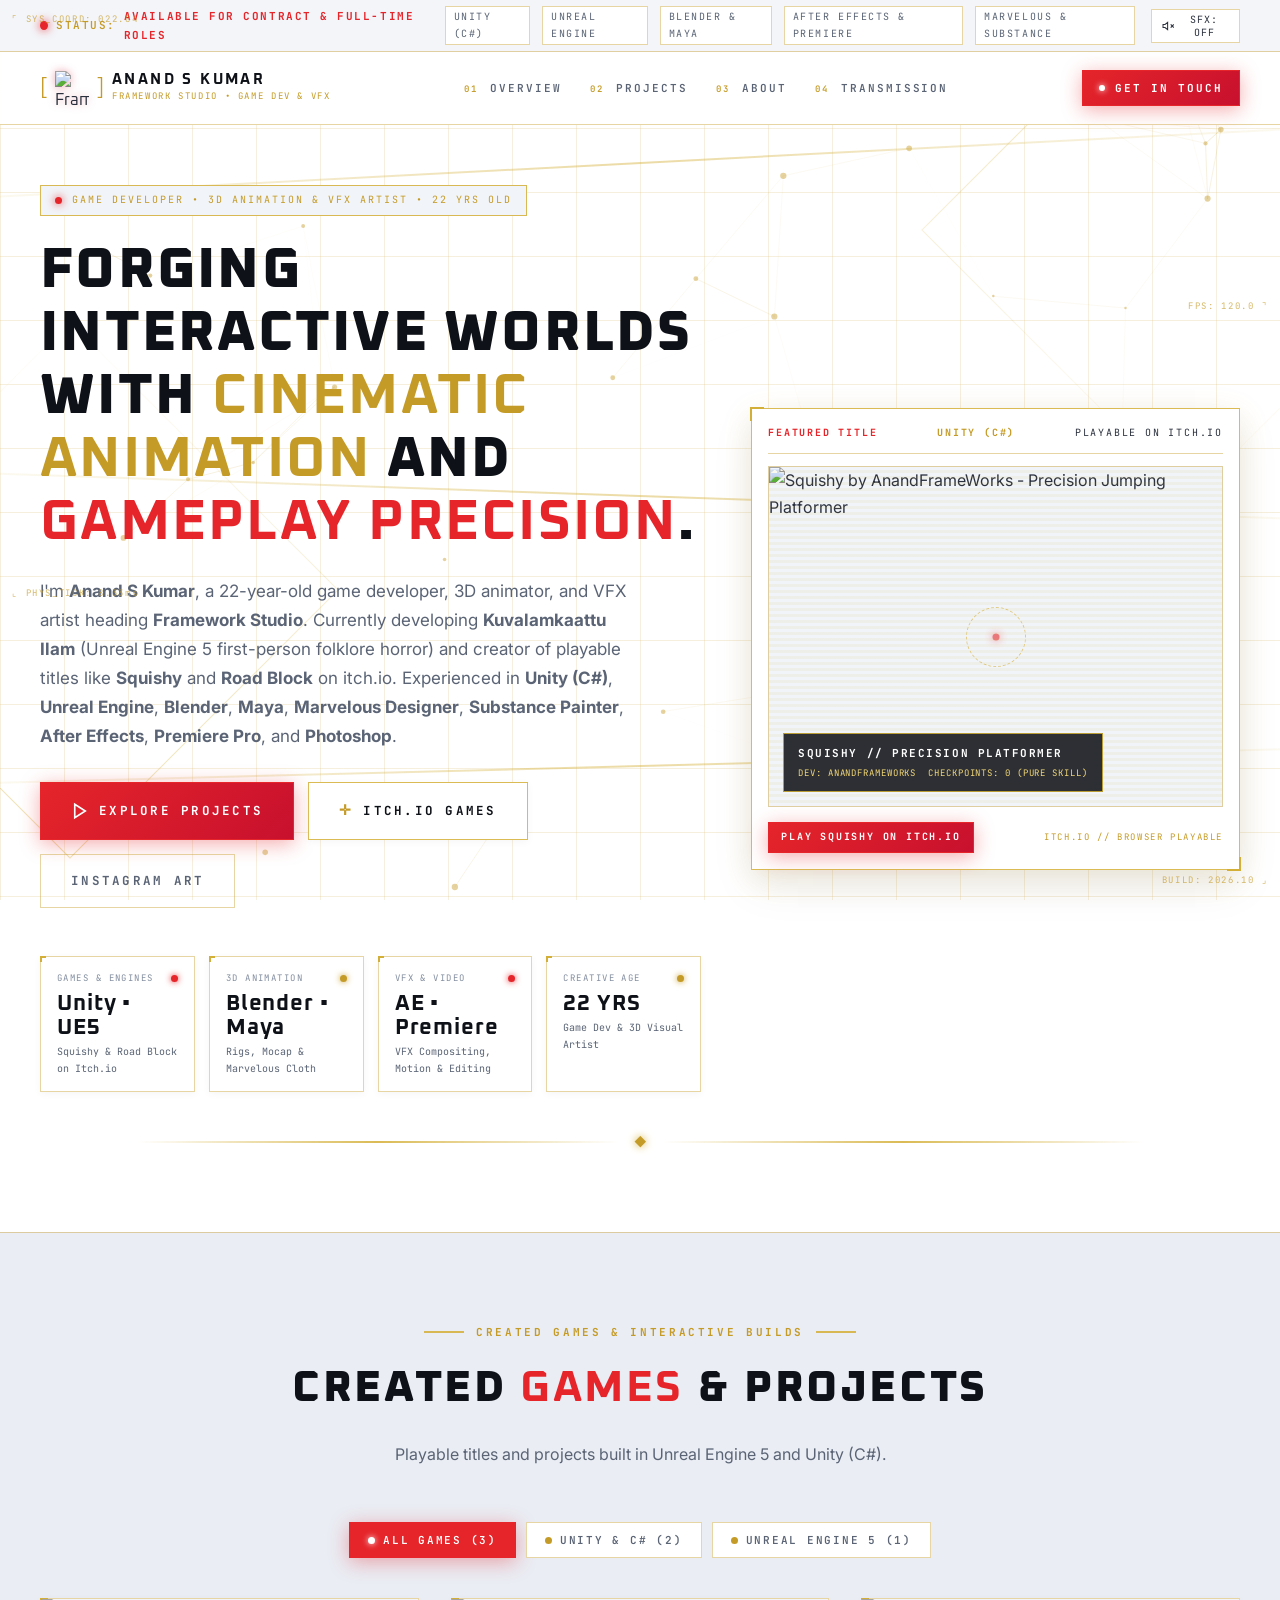
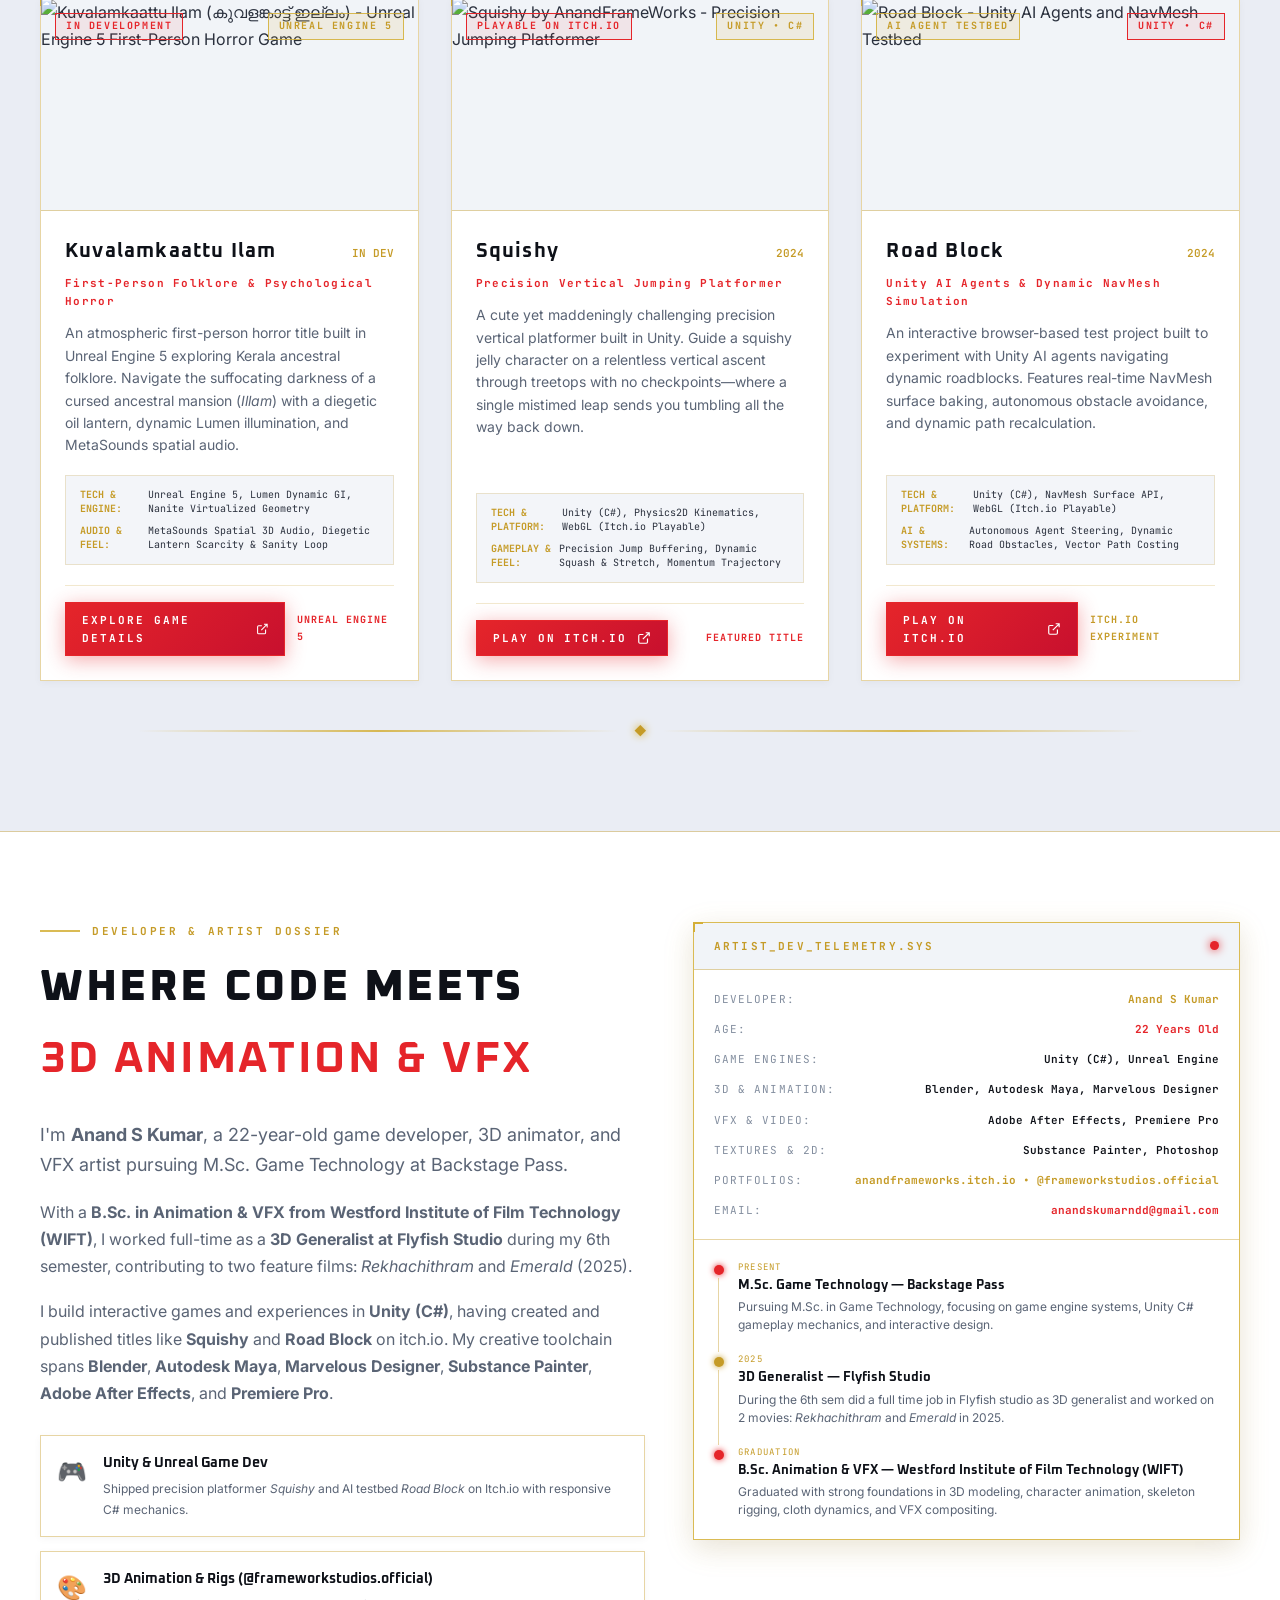
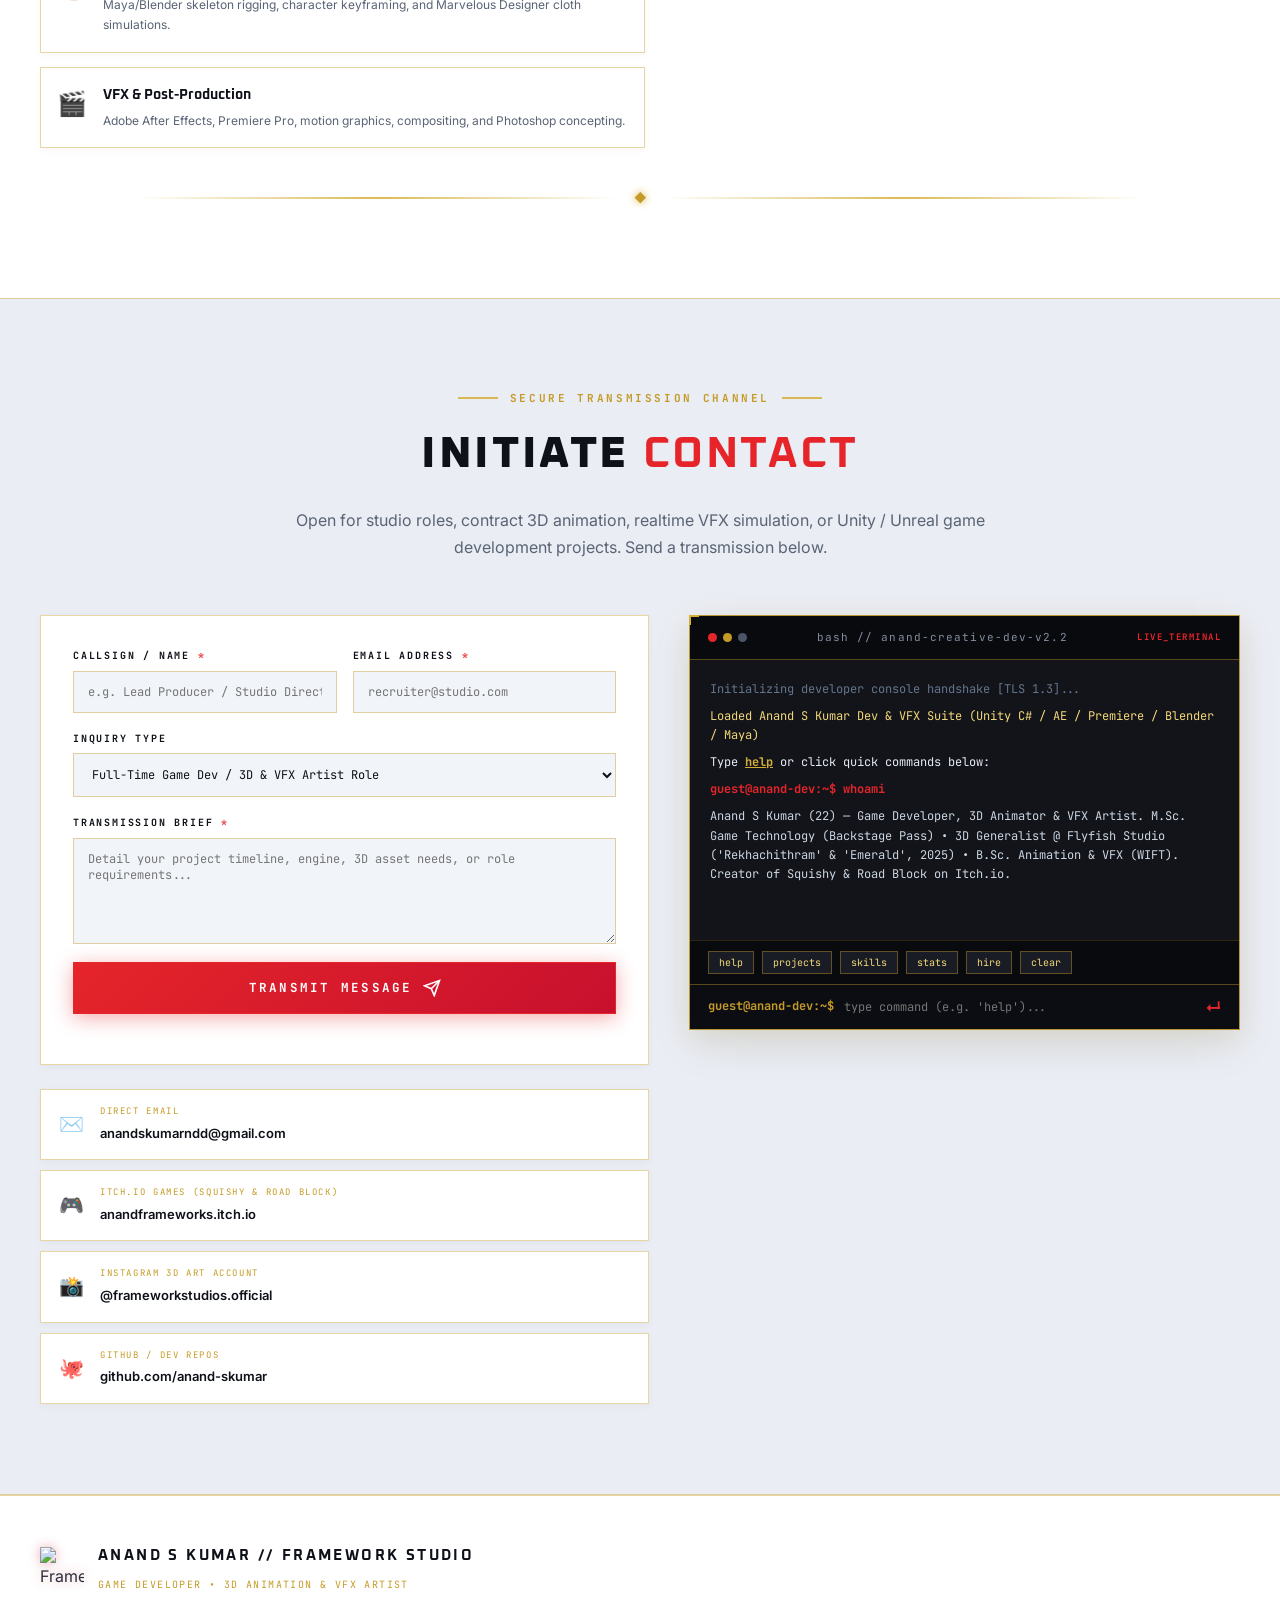
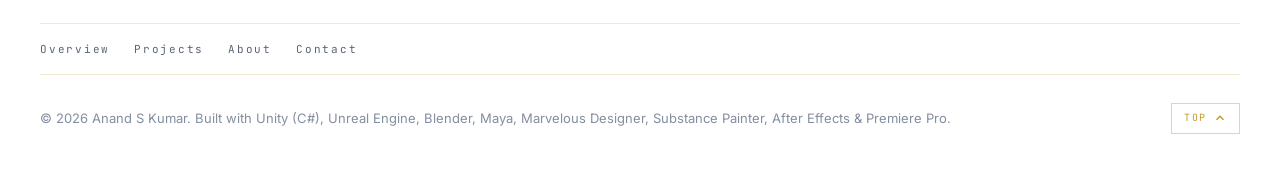
==== index.html @ 5f64956c "Add files via upload" ====
<!DOCTYPE html>
<html lang="en">
<head>
  <meta charset="UTF-8">
  <meta name="viewport" content="width=device-width, initial-scale=1.0">
  <title>Anand S Kumar — Game Developer, 3D Animation &amp; VFX Artist</title>
  <meta name="description" content="Portfolio of Anand S Kumar: 22-year-old Game Developer, 3D Animator &amp; VFX Artist. Creator of Squishy &amp; Road Block on itch.io, 3D artist at @frameworkstudios.official. Proficient in Unity (C#), Unreal Engine, Blender, Maya, Marvelous Designer, Substance Painter, After Effects, Premiere Pro, and Photoshop.">
  
  <!-- Fonts -->
  <link rel="preconnect" href="https://fonts.googleapis.com">
  <link rel="preconnect" href="https://fonts.gstatic.com" crossorigin>
  <link href="https://fonts.googleapis.com/css2?family=Cinzel:wght@600;700;800&family=Inter:wght@300;400;500;600;700&family=JetBrains+Mono:wght@400;500;600;700&family=Oxanium:wght@400;500;600;700;800&display=swap" rel="stylesheet">
  
  <link rel="stylesheet" href="styles.css">
</head>
<body class="light-theme">
  <!-- Subtle Audio State Indicator -->
  <div id="audioStatus" class="sr-only" aria-live="polite">Audio disabled</div>

  <!-- Background Golden Line Vectors & Interactive Canvas -->
  <div class="bg-wrapper" aria-hidden="true">
    <canvas id="goldenMeshCanvas" class="golden-mesh-canvas"></canvas>
    <div class="bg-grid-lines"></div>
    <div class="bg-gold-accents">
      <div class="gold-beam gold-beam--1"></div>
      <div class="gold-beam gold-beam--2"></div>
      <div class="gold-beam gold-beam--3"></div>
      <div class="gold-circuit-vector gold-circuit-vector--top"></div>
      <div class="gold-circuit-vector gold-circuit-vector--bottom"></div>
    </div>
  </div>

  <!-- Scanline & Viewport CAD Overlays -->
  <div class="cad-overlay" aria-hidden="true">
    <div class="cad-corner cad-corner--tl">⌜ <span>SYS_COORD: 022.04</span></div>
    <div class="cad-corner cad-corner--tr"><span>FPS: 120.0</span> ⌝</div>
    <div class="cad-corner cad-corner--bl">⌞ <span>PHYS_TICK: 8.33ms</span></div>
    <div class="cad-corner cad-corner--br"><span>BUILD: 2026.10</span> ⌟</div>
  </div>

  <!-- Top Announcement / Status Bar -->
  <aside class="status-bar" aria-label="Developer Availability">
    <div class="container status-bar__inner">
      <div class="status-bar__item">
        <span class="status-beacon"></span>
        <span class="status-bar__label">STATUS:</span>
        <strong class="status-bar__value status-bar__value--red">AVAILABLE FOR CONTRACT &amp; FULL-TIME ROLES</strong>
      </div>
      <div class="status-bar__meta hide-mobile">
        <span class="status-chip">UNITY (C#)</span>
        <span class="status-chip">UNREAL ENGINE</span>
        <span class="status-chip">BLENDER &amp; MAYA</span>
        <span class="status-chip">AFTER EFFECTS &amp; PREMIERE</span>
        <span class="status-chip">MARVELOUS &amp; SUBSTANCE</span>
      </div>
      <div class="status-bar__actions">
        <button id="sfxToggleBtn" class="sfx-toggle" type="button" aria-pressed="false" title="Toggle UI Sound Effects">
          <svg class="sfx-icon sfx-icon--off" width="14" height="14" viewBox="0 0 24 24" fill="none" stroke="currentColor" stroke-width="2">
            <polygon points="11 5 6 9 2 9 2 15 6 15 11 19 11 5"></polygon>
            <line x1="23" y1="9" x2="17" y2="15"></line>
            <line x1="17" y1="9" x2="23" y2="15"></line>
          </svg>
          <svg class="sfx-icon sfx-icon--on" width="14" height="14" viewBox="0 0 24 24" fill="none" stroke="currentColor" stroke-width="2" style="display:none;">
            <polygon points="11 5 6 9 2 9 2 15 6 15 11 19 11 5"></polygon>
            <path d="M19.07 4.93a10 10 0 0 1 0 14.14M15.54 8.46a5 5 0 0 1 0 7.07"></path>
          </svg>
          <span class="sfx-text">SFX: OFF</span>
        </button>
      </div>
    </div>
  </aside>

  <!-- Main Navigation Header -->
  <header class="header" id="header">
    <div class="container header__inner">
      <a class="logo" href="#hero">
        <span class="logo__bracket">[</span>
        <img src="assets/framework-studios-logo.png" alt="Framework Studio" class="logo__fw-img">
        <span class="logo__bracket">]</span>
        <div class="logo__titles">
          <span class="logo__name">ANAND S KUMAR</span>
          <span class="logo__tag">FRAMEWORK STUDIO • GAME DEV &amp; VFX</span>
        </div>
      </a>

      <nav class="nav" id="mainNav">
        <a class="nav__link" href="#hero"><span>01</span> OVERVIEW</a>
        <a class="nav__link" href="#games"><span>02</span> PROJECTS</a>
        <a class="nav__link" href="#about"><span>03</span> ABOUT</a>
        <a class="nav__link" href="#contact"><span>04</span> TRANSMISSION</a>
      </nav>

      <div class="header__cta">
        <a class="btn btn--red btn--sm" href="#contact">
          <span class="btn__icon-dot"></span>
          <span>GET IN TOUCH</span>
        </a>
        <button class="nav__toggle" id="navToggle" aria-label="Toggle navigation menu" aria-expanded="false">
          <span class="nav__toggle-bar"></span>
          <span class="nav__toggle-bar"></span>
          <span class="nav__toggle-bar"></span>
        </button>
      </div>
    </div>
  </header>

  <main>
    <!-- HERO SECTION -->
    <section id="hero" class="hero">
      <div class="container hero__inner">
        <div class="hero__content">
          <div class="hero__badge">
            <span class="hero__badge-pulse"></span>
            <span class="hero__badge-text">GAME DEVELOPER • 3D ANIMATION &amp; VFX ARTIST • 22 YRS OLD</span>
          </div>

          <h1 class="hero__title">
            Forging interactive worlds with <span class="highlight-gold">cinematic animation</span> and <span class="highlight-red">gameplay precision</span>.
          </h1>

          <p class="hero__lead">
            I'm <strong>Anand S Kumar</strong>, a 22-year-old game developer, 3D animator, and VFX artist heading <strong>Framework Studio</strong>. Currently developing <strong>Kuvalamkaattu Ilam</strong> (Unreal Engine 5 first-person folklore horror) and creator of playable titles like <strong>Squishy</strong> and <strong>Road Block</strong> on itch.io. Experienced in <strong>Unity (C#)</strong>, <strong>Unreal Engine</strong>, <strong>Blender</strong>, <strong>Maya</strong>, <strong>Marvelous Designer</strong>, <strong>Substance Painter</strong>, <strong>After Effects</strong>, <strong>Premiere Pro</strong>, and <strong>Photoshop</strong>.
          </p>

          <div class="hero__actions">
            <a class="btn btn--red btn--lg" href="#games">
              <span class="btn__glimmer"></span>
              <svg width="18" height="18" viewBox="0 0 24 24" fill="none" stroke="currentColor" stroke-width="2.2">
                <polygon points="5 3 19 12 5 21 5 3"></polygon>
              </svg>
              <span>EXPLORE PROJECTS</span>
            </a>
            <a class="btn btn--gold-outline btn--lg" href="https://anandframeworks.itch.io" target="_blank" rel="noopener noreferrer">
              <span class="btn__reticle">✛</span>
              <span>ITCH.IO GAMES</span>
            </a>
            <a class="btn btn--ghost btn--lg" href="https://www.instagram.com/frameworkstudios.official" target="_blank" rel="noopener noreferrer">
              <span>INSTAGRAM ART</span>
            </a>
          </div>

          <!-- Hero Metrics Cards -->
          <div class="hero__metrics">
            <div class="metric-card">
              <div class="metric-card__header">
                <span class="metric-card__tag">GAMES &amp; ENGINES</span>
                <span class="metric-card__dot metric-card__dot--red"></span>
              </div>
              <div class="metric-card__val">Unity • UE5</div>
              <div class="metric-card__desc">Squishy &amp; Road Block on Itch.io</div>
            </div>

            <div class="metric-card">
              <div class="metric-card__header">
                <span class="metric-card__tag">3D ANIMATION</span>
                <span class="metric-card__dot metric-card__dot--gold"></span>
              </div>
              <div class="metric-card__val">Blender • Maya</div>
              <div class="metric-card__desc">Rigs, Mocap &amp; Marvelous Cloth</div>
            </div>

            <div class="metric-card">
              <div class="metric-card__header">
                <span class="metric-card__tag">VFX &amp; VIDEO</span>
                <span class="metric-card__dot metric-card__dot--red"></span>
              </div>
              <div class="metric-card__val">AE • Premiere</div>
              <div class="metric-card__desc">VFX Compositing, Motion &amp; Editing</div>
            </div>

            <div class="metric-card">
              <div class="metric-card__header">
                <span class="metric-card__tag">CREATIVE AGE</span>
                <span class="metric-card__dot metric-card__dot--gold"></span>
              </div>
              <div class="metric-card__val">22 YRS</div>
              <div class="metric-card__desc">Game Dev &amp; 3D Visual Artist</div>
            </div>
          </div>
        </div>

        <!-- Hero Visual Showcase (Featuring Squishy) -->
        <div class="hero__visual">
          <div class="hero-frame">
            <div class="hero-frame__hud-header">
              <span class="hud-item hud-item--red">FEATURED TITLE</span>
              <span class="hud-item hud-item--gold">UNITY (C#)</span>
              <span class="hud-item">PLAYABLE ON ITCH.IO</span>
            </div>

            <div class="hero-frame__viewport">
              <img src="assets/squishy-cover.png" alt="Squishy by AnandFrameWorks - Precision Jumping Platformer" class="hero-frame__img project-card__img--squishy" id="heroFeaturedImg">
              <div class="hero-frame__reticle"></div>
              <div class="hero-frame__scanline"></div>
              
              <!-- Floating HUD Telemetry Overlay -->
              <div class="hero-frame__floating-hud">
                <div class="floating-hud__title">SQUISHY // PRECISION PLATFORMER</div>
                <div class="floating-hud__stats">
                  <span>DEV: ANANDFRAMEWORKS</span>
                  <span>CHECKPOINTS: 0 (PURE SKILL)</span>
                </div>
              </div>
            </div>

            <div class="hero-frame__hud-footer">
              <div class="hud-footer__btn-group">
                <a href="https://anandframeworks.itch.io/squishy" target="_blank" rel="noopener noreferrer" class="btn btn--red btn--xs">
                  PLAY SQUISHY ON ITCH.IO
                </a>
              </div>
              <span class="hud-footer__gold-coords">ITCH.IO // BROWSER PLAYABLE</span>
            </div>
          </div>
        </div>
      </div>

      <!-- Golden Section Divider -->
      <div class="gold-divider">
        <span class="gold-divider__line"></span>
        <span class="gold-divider__diamond">◆</span>
        <span class="gold-divider__line"></span>
      </div>
    </section>

    <!-- SECTION: FEATURED GAMES & PROJECTS -->
    <section id="games" class="section section--grey">
      <div class="container">
        <div class="section-heading">
          <div class="section-heading__eyebrow">
            <span class="eyebrow-line"></span>
            <span class="eyebrow-text">CREATED GAMES &amp; INTERACTIVE BUILDS</span>
            <span class="eyebrow-line"></span>
          </div>
          <h2 class="section-title">Created <span class="highlight-red">Games</span> &amp; Projects</h2>
          <p class="section-subtitle">
            Playable titles and projects built in Unreal Engine 5 and Unity (C#).
          </p>
        </div>

        <!-- Filter Controls -->
        <div class="filter-bar" role="tablist" aria-label="Game categories">
          <button class="filter-btn is-active" data-filter="all" role="tab" aria-selected="true">
            <span class="filter-btn__dot"></span>
            <span>ALL GAMES (3)</span>
          </button>
          <button class="filter-btn" data-filter="unity" role="tab" aria-selected="false">
            <span class="filter-btn__dot"></span>
            <span>UNITY &amp; C# (2)</span>
          </button>
          <button class="filter-btn" data-filter="ue5" role="tab" aria-selected="false">
            <span class="filter-btn__dot"></span>
            <span>UNREAL ENGINE 5 (1)</span>
          </button>
        </div>

        <!-- Games Grid (Only Anand's Created Games) -->
        <div class="games-grid" id="gamesGrid">

          <!-- Game 1: Kuvalamkaattu Ilam (Unreal Engine 5 - In Development) -->
          <article class="project-card" data-category="ue5" data-id="kuvalamkaattu-ilam">
            <div class="project-card__frame">
              <div class="project-card__tag-bar">
                <span class="badge badge--red">IN DEVELOPMENT</span>
                <span class="badge badge--gold">UNREAL ENGINE 5</span>
              </div>
              <img src="assets/kuvalamkaattu-ilam-title.png" alt="Kuvalamkaattu Ilam (കുവളങ്കാട്ട് ഇല്ലം) - Unreal Engine 5 First-Person Horror Game" class="project-card__img" loading="lazy">
              <div class="project-card__hover-overlay">
                <a href="kuvalamkaattu-ilam.html" target="_blank" rel="noopener noreferrer" class="btn btn--red btn--sm">
                  EXPLORE GAME DETAILS ↗
                </a>
              </div>
            </div>
            
            <div class="project-card__content">
              <div class="project-card__header">
                <h3 class="project-card__title">Kuvalamkaattu Ilam</h3>
                <span class="project-card__year">IN DEV</span>
              </div>
              <p class="project-card__genre">First-Person Folklore &amp; Psychological Horror</p>
              <p class="project-card__desc">
                An atmospheric first-person horror title built in Unreal Engine 5 exploring Kerala ancestral folklore. Navigate the suffocating darkness of a cursed ancestral mansion (<em>Illam</em>) with a diegetic oil lantern, dynamic Lumen illumination, and MetaSounds spatial audio.
              </p>
              
              <div class="project-card__specs">
                <div class="spec-row">
                  <span class="spec-label">TECH &amp; ENGINE:</span>
                  <span class="spec-value">Unreal Engine 5, Lumen Dynamic GI, Nanite Virtualized Geometry</span>
                </div>
                <div class="spec-row">
                  <span class="spec-label">AUDIO &amp; FEEL:</span>
                  <span class="spec-value">MetaSounds Spatial 3D Audio, Diegetic Lantern Scarcity &amp; Sanity Loop</span>
                </div>
              </div>

              <div class="project-card__footer">
                <a href="kuvalamkaattu-ilam.html" target="_blank" rel="noopener noreferrer" class="btn btn--red btn--sm">
                  <span>EXPLORE GAME DETAILS</span>
                  <svg width="14" height="14" viewBox="0 0 24 24" fill="none" stroke="currentColor" stroke-width="2"><path d="M18 13v6a2 2 0 0 1-2 2H5a2 2 0 0 1-2-2V8a2 2 0 0 1 2-2h6M15 3h6v6M10 14L21 3"/></svg>
                </a>
                <span class="spec-badge spec-badge--red">UNREAL ENGINE 5</span>
              </div>
            </div>
          </article>
          
          <!-- Game 1: Squishy (Unity - Shipped on Itch.io) -->
          <article class="project-card" data-category="unity" data-id="squishy">
            <div class="project-card__frame">
              <div class="project-card__tag-bar">
                <span class="badge badge--red">PLAYABLE ON ITCH.IO</span>
                <span class="badge badge--gold">UNITY • C#</span>
              </div>
              <img src="assets/squishy-cover.png" alt="Squishy by AnandFrameWorks - Precision Jumping Platformer" class="project-card__img project-card__img--squishy" loading="lazy">
              <div class="project-card__hover-overlay">
                <a href="https://anandframeworks.itch.io/squishy" target="_blank" rel="noopener noreferrer" class="btn btn--red btn--sm">
                  PLAY ON ITCH.IO
                </a>
              </div>
            </div>
            
            <div class="project-card__content">
              <div class="project-card__header">
                <h3 class="project-card__title">Squishy</h3>
                <span class="project-card__year">2024</span>
              </div>
              <p class="project-card__genre">Precision Vertical Jumping Platformer</p>
              <p class="project-card__desc">
                A cute yet maddeningly challenging precision vertical platformer built in Unity. Guide a squishy jelly character on a relentless vertical ascent through treetops with no checkpoints—where a single mistimed leap sends you tumbling all the way back down.
              </p>
              
              <div class="project-card__specs">
                <div class="spec-row">
                  <span class="spec-label">TECH &amp; PLATFORM:</span>
                  <span class="spec-value">Unity (C#), Physics2D Kinematics, WebGL (Itch.io Playable)</span>
                </div>
                <div class="spec-row">
                  <span class="spec-label">GAMEPLAY &amp; FEEL:</span>
                  <span class="spec-value">Precision Jump Buffering, Dynamic Squash &amp; Stretch, Momentum Trajectory</span>
                </div>
              </div>

              <div class="project-card__footer">
                <a href="https://anandframeworks.itch.io/squishy" target="_blank" rel="noopener noreferrer" class="btn btn--red btn--sm">
                  <span>PLAY ON ITCH.IO</span>
                  <svg width="14" height="14" viewBox="0 0 24 24" fill="none" stroke="currentColor" stroke-width="2"><path d="M18 13v6a2 2 0 0 1-2 2H5a2 2 0 0 1-2-2V8a2 2 0 0 1 2-2h6M15 3h6v6M10 14L21 3"/></svg>
                </a>
                <span class="spec-badge spec-badge--red">FEATURED TITLE</span>
              </div>
            </div>
          </article>

          <!-- Game 2: Road Block (Unity - AI NavMesh on Itch.io) -->
          <article class="project-card" data-category="unity" data-id="road-block">
            <div class="project-card__frame">
              <div class="project-card__tag-bar">
                <span class="badge badge--gold">AI AGENT TESTBED</span>
                <span class="badge badge--red">UNITY • C#</span>
              </div>
              <img src="assets/cover-road-block.svg" alt="Road Block - Unity AI Agents and NavMesh Testbed" class="project-card__img" loading="lazy">
              <div class="project-card__hover-overlay">
                <a href="https://anandframeworks.itch.io/road-block" target="_blank" rel="noopener noreferrer" class="btn btn--red btn--sm">
                  PLAY ON ITCH.IO
                </a>
              </div>
            </div>
            
            <div class="project-card__content">
              <div class="project-card__header">
                <h3 class="project-card__title">Road Block</h3>
                <span class="project-card__year">2024</span>
              </div>
              <p class="project-card__genre">Unity AI Agents &amp; Dynamic NavMesh Simulation</p>
              <p class="project-card__desc">
                An interactive browser-based test project built to experiment with Unity AI agents navigating dynamic roadblocks. Features real-time NavMesh surface baking, autonomous obstacle avoidance, and dynamic path recalculation.
              </p>
              
              <div class="project-card__specs">
                <div class="spec-row">
                  <span class="spec-label">TECH &amp; PLATFORM:</span>
                  <span class="spec-value">Unity (C#), NavMesh Surface API, WebGL (Itch.io Playable)</span>
                </div>
                <div class="spec-row">
                  <span class="spec-label">AI &amp; SYSTEMS:</span>
                  <span class="spec-value">Autonomous Agent Steering, Dynamic Road Obstacles, Vector Path Costing</span>
                </div>
              </div>

              <div class="project-card__footer">
                <a href="https://anandframeworks.itch.io/road-block" target="_blank" rel="noopener noreferrer" class="btn btn--red btn--sm">
                  <span>PLAY ON ITCH.IO</span>
                  <svg width="14" height="14" viewBox="0 0 24 24" fill="none" stroke="currentColor" stroke-width="2"><path d="M18 13v6a2 2 0 0 1-2 2H5a2 2 0 0 1-2-2V8a2 2 0 0 1 2-2h6M15 3h6v6M10 14L21 3"/></svg>
                </a>
                <span class="spec-badge spec-badge--gold">ITCH.IO EXPERIMENT</span>
              </div>
            </div>
          </article>

        </div>
      </div>

      <!-- Golden Section Divider -->
      <div class="gold-divider">
        <span class="gold-divider__line"></span>
        <span class="gold-divider__diamond">◆</span>
        <span class="gold-divider__line"></span>
      </div>
    </section>

    <!-- SECTION: ABOUT & CAREER TIMELINE -->
    <section id="about" class="section section--white">
      <div class="container">
        <div class="about-grid">
          
          <div class="about-grid__text">
            <div class="section-heading" style="text-align: left; margin-bottom: 24px;">
              <div class="section-heading__eyebrow" style="justify-content: flex-start;">
                <span class="eyebrow-line"></span>
                <span class="eyebrow-text">DEVELOPER &amp; ARTIST DOSSIER</span>
              </div>
              <h2 class="section-title">Where Code Meets <br><span class="highlight-red">3D Animation &amp; VFX</span></h2>
            </div>

            <p class="about-lead">
              I'm <strong>Anand S Kumar</strong>, a 22-year-old game developer, 3D animator, and VFX artist pursuing M.Sc. Game Technology at Backstage Pass.
            </p>
            <p>
              With a <strong>B.Sc. in Animation &amp; VFX from Westford Institute of Film Technology (WIFT)</strong>, I worked full-time as a <strong>3D Generalist at Flyfish Studio</strong> during my 6th semester, contributing to two feature films: <em>Rekhachithram</em> and <em>Emerald</em> (2025).
            </p>
            <p>
              I build interactive games and experiences in <strong>Unity (C#)</strong>, having created and published titles like <strong>Squishy</strong> and <strong>Road Block</strong> on itch.io. My creative toolchain spans <strong>Blender</strong>, <strong>Autodesk Maya</strong>, <strong>Marvelous Designer</strong>, <strong>Substance Painter</strong>, <strong>Adobe After Effects</strong>, and <strong>Premiere Pro</strong>.
            </p>

            <div class="about-badges">
              <div class="about-badge">
                <span class="about-badge__icon">🎮</span>
                <div>
                  <strong>Unity &amp; Unreal Game Dev</strong>
                  <p>Shipped precision platformer <em>Squishy</em> and AI testbed <em>Road Block</em> on Itch.io with responsive C# mechanics.</p>
                </div>
              </div>
              <div class="about-badge">
                <span class="about-badge__icon">🎨</span>
                <div>
                  <strong>3D Animation &amp; Rigs (@frameworkstudios.official)</strong>
                  <p>Maya/Blender skeleton rigging, character keyframing, and Marvelous Designer cloth simulations.</p>
                </div>
              </div>
              <div class="about-badge">
                <span class="about-badge__icon">🎬</span>
                <div>
                  <strong>VFX &amp; Post-Production</strong>
                  <p>Adobe After Effects, Premiere Pro, motion graphics, compositing, and Photoshop concepting.</p>
                </div>
              </div>
            </div>
          </div>

          <!-- Developer Telemetry Panel (Right) -->
          <div class="about-grid__panel">
            <div class="telemetry-box">
              <div class="telemetry-box__header">
                <span class="telemetry-box__title">ARTIST_DEV_TELEMETRY.SYS</span>
                <span class="telemetry-box__led"></span>
              </div>

              <div class="telemetry-box__body">
                <div class="telemetry-row">
                  <span class="telemetry-label">DEVELOPER:</span>
                  <span class="telemetry-value telemetry-value--gold">Anand S Kumar</span>
                </div>
                <div class="telemetry-row">
                  <span class="telemetry-label">AGE:</span>
                  <span class="telemetry-value telemetry-value--red">22 Years Old</span>
                </div>
                <div class="telemetry-row">
                  <span class="telemetry-label">GAME ENGINES:</span>
                  <span class="telemetry-value">Unity (C#), Unreal Engine</span>
                </div>
                <div class="telemetry-row">
                  <span class="telemetry-label">3D &amp; ANIMATION:</span>
                  <span class="telemetry-value">Blender, Autodesk Maya, Marvelous Designer</span>
                </div>
                <div class="telemetry-row">
                  <span class="telemetry-label">VFX &amp; VIDEO:</span>
                  <span class="telemetry-value">Adobe After Effects, Premiere Pro</span>
                </div>
                <div class="telemetry-row">
                  <span class="telemetry-label">TEXTURES &amp; 2D:</span>
                  <span class="telemetry-value">Substance Painter, Photoshop</span>
                </div>
                <div class="telemetry-row">
                  <span class="telemetry-label">PORTFOLIOS:</span>
                  <span class="telemetry-value telemetry-value--gold">anandframeworks.itch.io • @frameworkstudios.official</span>
                </div>
                <div class="telemetry-row">
                  <span class="telemetry-label">EMAIL:</span>
                  <span class="telemetry-value telemetry-value--red">anandskumarndd@gmail.com</span>
                </div>
              </div>

              <!-- Career Timeline Mini-Flow -->
              <div class="career-flow">
                <div class="flow-step">
                  <span class="flow-step__dot"></span>
                  <div class="flow-step__content">
                    <span class="flow-step__year">PRESENT</span>
                    <strong>M.Sc. Game Technology — Backstage Pass</strong>
                    <p>Pursuing M.Sc. in Game Technology, focusing on game engine systems, Unity C# gameplay mechanics, and interactive design.</p>
                  </div>
                </div>

                <div class="flow-step">
                  <span class="flow-step__dot flow-step__dot--gold"></span>
                  <div class="flow-step__content">
                    <span class="flow-step__year">2025</span>
                    <strong>3D Generalist — Flyfish Studio</strong>
                    <p>During the 6th sem did a full time job in Flyfish studio as 3D generalist and worked on 2 movies: <em>Rekhachithram</em> and <em>Emerald</em> in 2025.</p>
                  </div>
                </div>

                <div class="flow-step">
                  <span class="flow-step__dot"></span>
                  <div class="flow-step__content">
                    <span class="flow-step__year">GRADUATION</span>
                    <strong>B.Sc. Animation &amp; VFX — Westford Institute of Film Technology (WIFT)</strong>
                    <p>Graduated with strong foundations in 3D modeling, character animation, skeleton rigging, cloth dynamics, and VFX compositing.</p>
                  </div>
                </div>
              </div>
            </div>
          </div>

        </div>
      </div>

      <!-- Golden Section Divider -->
      <div class="gold-divider">
        <span class="gold-divider__line"></span>
        <span class="gold-divider__diamond">◆</span>
        <span class="gold-divider__line"></span>
      </div>
    </section>

    <!-- SECTION: CONTACT & TRANSMISSION CONSOLE -->
    <section id="contact" class="section section--grey">
      <div class="container">
        <div class="section-heading">
          <div class="section-heading__eyebrow">
            <span class="eyebrow-line"></span>
            <span class="eyebrow-text">SECURE TRANSMISSION CHANNEL</span>
            <span class="eyebrow-line"></span>
          </div>
          <h2 class="section-title">Initiate <span class="highlight-red">Contact</span></h2>
          <p class="section-subtitle">
            Open for studio roles, contract 3D animation, realtime VFX simulation, or Unity / Unreal game development projects. Send a transmission below.
          </p>
        </div>

        <div class="contact-grid">
          
          <!-- Direct Links & Form (Left) -->
          <div class="contact-grid__form-col">
            
            <form id="contactForm" class="contact-form" novalidate>
              <div class="form-row">
                <div class="form-group">
                  <label for="userName" class="form-label">CALLSIGN / NAME <span class="required-star">*</span></label>
                  <input type="text" id="userName" name="name" required placeholder="e.g. Lead Producer / Studio Director" class="form-input">
                </div>
                <div class="form-group">
                  <label for="userEmail" class="form-label">EMAIL ADDRESS <span class="required-star">*</span></label>
                  <input type="email" id="userEmail" name="email" required placeholder="recruiter@studio.com" class="form-input">
                </div>
              </div>

              <div class="form-group">
                <label for="projectType" class="form-label">INQUIRY TYPE</label>
                <select id="projectType" name="type" class="form-input form-select">
                  <option value="full-time">Full-Time Game Dev / 3D &amp; VFX Artist Role</option>
                  <option value="contract-vfx">Contract Realtime VFX (EmberGen / Shaders)</option>
                  <option value="contract-3d">Contract 3D Animation &amp; Rigging (Maya / Blender)</option>
                  <option value="contract-gameplay">Contract Gameplay Dev (Unity C# / Unreal Engine)</option>
                  <option value="general">General Collaboration / Portfolio Chat</option>
                </select>
              </div>

              <div class="form-group">
                <label for="userMessage" class="form-label">TRANSMISSION BRIEF <span class="required-star">*</span></label>
                <textarea id="userMessage" name="message" rows="5" required placeholder="Detail your project timeline, engine, 3D asset needs, or role requirements..." class="form-input"></textarea>
              </div>

              <button type="submit" id="submitBtn" class="btn btn--red btn--block btn--lg">
                <span class="btn__glimmer"></span>
                <span id="btnText">TRANSMIT MESSAGE</span>
                <svg width="18" height="18" viewBox="0 0 24 24" fill="none" stroke="currentColor" stroke-width="2.2">
                  <line x1="22" y1="2" x2="11" y2="13"></line>
                  <polygon points="22 2 15 22 11 13 2 9 22 2"></polygon>
                </svg>
              </button>

              <div id="formFeedback" class="form-feedback" aria-live="polite"></div>
            </form>

            <!-- Direct Contact Links -->
            <div class="contact-cards">
              <a href="mailto:anandskumarndd@gmail.com" class="contact-pill-card">
                <span class="contact-pill-card__icon">✉️</span>
                <div>
                  <span class="contact-pill-card__label">DIRECT EMAIL</span>
                  <span class="contact-pill-card__value">anandskumarndd@gmail.com</span>
                </div>
              </a>

              <a href="https://anandframeworks.itch.io" target="_blank" rel="noopener noreferrer" class="contact-pill-card">
                <span class="contact-pill-card__icon">🎮</span>
                <div>
                  <span class="contact-pill-card__label">ITCH.IO GAMES (SQUISHY &amp; ROAD BLOCK)</span>
                  <span class="contact-pill-card__value">anandframeworks.itch.io</span>
                </div>
              </a>

              <a href="https://www.instagram.com/frameworkstudios.official" target="_blank" rel="noopener noreferrer" class="contact-pill-card">
                <span class="contact-pill-card__icon">📸</span>
                <div>
                  <span class="contact-pill-card__label">INSTAGRAM 3D ART ACCOUNT</span>
                  <span class="contact-pill-card__value">@frameworkstudios.official</span>
                </div>
              </a>

              <a href="https://github.com" target="_blank" rel="noopener noreferrer" class="contact-pill-card">
                <span class="contact-pill-card__icon">🐙</span>
                <div>
                  <span class="contact-pill-card__label">GITHUB / DEV REPOS</span>
                  <span class="contact-pill-card__value">github.com/anand-skumar</span>
                </div>
              </a>
            </div>

          </div>

          <!-- Interactive Sci-Fi Dev Console (Right) -->
          <div class="contact-grid__terminal-col">
            <div class="terminal-card">
              <div class="terminal-card__top">
                <div class="terminal-dots">
                  <span class="dot dot--red"></span>
                  <span class="dot dot--gold"></span>
                  <span class="dot dot--grey"></span>
                </div>
                <span class="terminal-card__title">bash // anand-creative-dev-v2.2</span>
                <span class="terminal-badge">LIVE_TERMINAL</span>
              </div>

              <div class="terminal-card__screen" id="terminalOutput">
                <div class="term-line term-line--dim">Initializing developer console handshake [TLS 1.3]...</div>
                <div class="term-line term-line--gold">Loaded Anand S Kumar Dev &amp; VFX Suite (Unity C# / AE / Premiere / Blender / Maya)</div>
                <div class="term-line">Type <span class="term-highlight">help</span> or click quick commands below:</div>
                <div class="term-line term-line--accent">guest@anand-dev:~$ whoami</div>
                <div class="term-line term-line--out">Anand S Kumar (22) — Game Developer, 3D Animator &amp; VFX Artist. M.Sc. Game Technology (Backstage Pass) • 3D Generalist @ Flyfish Studio ('Rekhachithram' &amp; 'Emerald', 2025) • B.Sc. Animation &amp; VFX (WIFT). Creator of Squishy &amp; Road Block on Itch.io.</div>
              </div>

              <!-- Quick Command Pills -->
              <div class="terminal-chips">
                <button type="button" class="term-chip" data-cmd="help">help</button>
                <button type="button" class="term-chip" data-cmd="projects">projects</button>
                <button type="button" class="term-chip" data-cmd="skills">skills</button>
                <button type="button" class="term-chip" data-cmd="stats">stats</button>
                <button type="button" class="term-chip" data-cmd="hire">hire</button>
                <button type="button" class="term-chip" data-cmd="clear">clear</button>
              </div>

              <!-- Interactive Terminal Input -->
              <form id="terminalForm" class="terminal-form">
                <span class="terminal-prompt">guest@anand-dev:~$</span>
                <input type="text" id="terminalInput" class="terminal-input" placeholder="type command (e.g. 'help')..." autocomplete="off" spellcheck="false">
                <button type="submit" class="terminal-submit-btn" aria-label="Execute command">↵</button>
              </form>
            </div>
          </div>

        </div>
      </div>
    </section>
  </main>

  <!-- FOOTER -->
  <footer class="footer">
    <div class="container footer__inner">
      <div class="footer__brand">
        <img src="assets/framework-studios-logo.png" alt="Framework Studio" class="footer__fw-logo">
        <div class="footer__text">
          <strong class="footer__name">ANAND S KUMAR // FRAMEWORK STUDIO</strong>
          <span class="footer__desc">GAME DEVELOPER • 3D ANIMATION &amp; VFX ARTIST</span>
        </div>
      </div>

      <div class="footer__nav">
        <a href="#hero">Overview</a>
        <a href="#games">Projects</a>
        <a href="#about">About</a>
        <a href="#contact">Contact</a>
      </div>

      <div class="footer__copy">
        <p>© 2026 Anand S Kumar. Built with Unity (C#), Unreal Engine, Blender, Maya, Marvelous Designer, Substance Painter, After Effects &amp; Premiere Pro.</p>
        <a href="#hero" class="footer__top-btn" title="Back to top">
          <span>TOP</span>
          <svg width="14" height="14" viewBox="0 0 24 24" fill="none" stroke="currentColor" stroke-width="2.5">
            <polyline points="18 15 12 9 6 15"></polyline>
          </svg>
        </a>
      </div>
    </div>
  </footer>

  <!-- TECHNICAL BREAKDOWN MODAL DIALOG -->
  <div id="projectModal" class="modal" role="dialog" aria-modal="true" aria-labelledby="modalTitle" hidden>
    <div class="modal__backdrop" id="modalBackdrop"></div>
    <div class="modal__container">
      <div class="modal__frame">
        <div class="modal__header">
          <div class="modal__title-group">
            <span class="badge badge--red" id="modalBadge">UE5 • C++</span>
            <h3 class="modal__title" id="modalTitle">Project Architecture &amp; Art Breakdown</h3>
          </div>
          <button class="modal__close" id="modalCloseBtn" aria-label="Close dialog">✕</button>
        </div>

        <div class="modal__body" id="modalBody">
          <!-- Dynamic Content injected via JS -->
        </div>

        <div class="modal__footer">
          <button class="btn btn--ghost btn--sm" id="modalDismissBtn">CLOSE INSPECTOR</button>
          <a href="#contact" class="btn btn--red btn--sm" id="modalCtaBtn">DISCUSS PROJECT</a>
        </div>
      </div>
    </div>
  </div>

  <!-- Scripts -->
  <script src="main.js"></script>
</body>
</html>
---- styles.css ----
/* ==========================================================================
   RILEY FINCH — GAME DEVELOPER PORTFOLIO
   Palette: White, Grey & Golden Lines (Backgrounds) + Vibrant Red (Elements)
   Rounder, Thicker Grid Nodes + Background Error Gibberish Telemetry
   ========================================================================== */

:root {
  /* White & Grey Backgrounds */
  --bg-white: #ffffff;
  --bg-pure: #ffffff;
  --bg-light: #f8f9fc;
  --bg-grey-subtle: #f3f5f9;
  --bg-grey-section: #eaedf4;
  --bg-grey-card: #ffffff;
  --bg-grey-card-hover: #f9fafc;
  --bg-grey-inner: #f1f4f8;
  --bg-dark-terminal: #12141a;
  --bg-dark-terminal-inner: #0b0d12;

  /* Golden Lines & Accents */
  --gold-primary: #c59b27;
  --gold-bright: #d4af37;
  --gold-light: #f3d878;
  --gold-pale: rgba(212, 175, 55, 0.12);
  --gold-line: rgba(197, 155, 39, 0.42);
  --gold-line-strong: rgba(212, 175, 55, 0.85);
  --gold-line-subtle: rgba(197, 155, 39, 0.22);
  --gold-glow: 0 0 16px rgba(212, 175, 55, 0.38);

  /* Element Colors: Vibrant Gaming Red */
  --red-primary: #e5252a;
  --red-hover: #ff3338;
  --red-dark: #c8102e;
  --red-deep: #a00c22;
  --red-pale: rgba(229, 37, 42, 0.08);
  --red-line: rgba(229, 37, 42, 0.45);
  --red-glow: 0 4px 20px rgba(229, 37, 42, 0.38);
  --red-glow-lg: 0 0 32px rgba(229, 37, 42, 0.6);

  /* Typography & Neutral Contrasters */
  --text-title: #0e1118;
  --text-main: #2a303d;
  --text-muted: #5a6475;
  --text-light: #838e9f;
  --text-on-red: #ffffff;
  --text-on-dark: #e6ebf5;

  /* Shadows */
  --shadow-sm: 0 2px 8px rgba(0, 0, 0, 0.04);
  --shadow-md: 0 8px 24px rgba(18, 20, 26, 0.06);
  --shadow-lg: 0 16px 40px rgba(18, 20, 26, 0.08);
  --shadow-gold: 0 8px 30px rgba(197, 155, 39, 0.14);

  /* Transitions */
  --transition-fast: 160ms cubic-bezier(0.4, 0, 0.2, 1);
  --transition-normal: 260ms cubic-bezier(0.4, 0, 0.2, 1);
}

/* Base Reset */
*, *::before, *::after {
  box-sizing: border-box;
  margin: 0;
  padding: 0;
}

html {
  scroll-behavior: smooth;
  scroll-padding-top: 110px;
  font-size: 16px;
}

body {
  font-family: "Inter", -apple-system, BlinkMacSystemFont, "Segoe UI", Roboto, sans-serif;
  background-color: var(--bg-white);
  color: var(--text-main);
  line-height: 1.65;
  overflow-x: hidden;
  position: relative;
  -webkit-font-smoothing: antialiased;
}

img {
  max-width: 100%;
  height: auto;
  display: block;
}

a {
  color: inherit;
  text-decoration: none;
  transition: color var(--transition-fast);
}

button {
  font-family: inherit;
  cursor: pointer;
  border: none;
  background: none;
}

ul {
  list-style: none;
}

/* Accessibility */
.sr-only {
  position: absolute;
  width: 1px;
  height: 1px;
  padding: 0;
  margin: -1px;
  overflow: hidden;
  clip: rect(0, 0, 0, 0);
  border: 0;
}

.container {
  width: min(1200px, calc(100% - 48px));
  margin: 0 auto;
  position: relative;
  z-index: 5;
}

/* ==========================================================================
   BACKGROUND GOLDEN LINES & ROUNDER, THICKER GRID NODES
   ========================================================================== */

.bg-wrapper {
  position: fixed;
  inset: 0;
  pointer-events: none;
  z-index: 0;
  overflow: hidden;
}

.canvas-mesh {
  position: fixed;
  top: 0;
  left: 0;
  width: 100vw;
  height: 100vh;
  z-index: -1;            
  pointer-events: none;   
  display: block;        
}

.status-bar,
.header,
main,
.footer {
  position: relative;
  z-index: 1;
}

/* Repeating Golden Line Grids across pure White & Grey */
.bg-grid-lines {
  position: absolute;
  inset: 0;
  background-image: 
    linear-gradient(to right, var(--gold-line-subtle) 1px, transparent 1px),
    linear-gradient(to bottom, var(--gold-line-subtle) 1px, transparent 1px);
  background-size: 64px 64px;
  opacity: 0.7;
}

.bg-gold-accents {
  position: absolute;
  inset: 0;
}

/* Golden Beams cutting through background */
.gold-beam {
  position: absolute;
  height: 2px;
  background: linear-gradient(90deg, transparent 0%, var(--gold-bright) 50%, transparent 100%);
  opacity: 0.45;
}

.gold-beam--1 {
  top: 18%;
  left: -10%;
  width: 120%;
  transform: rotate(-3deg);
}

.gold-beam--2 {
  top: 55%;
  left: -10%;
  width: 120%;
  transform: rotate(2deg);
}

.gold-beam--3 {
  top: 85%;
  left: -10%;
  width: 120%;
  transform: rotate(-1.5deg);
}

/* Circuit Line Accent Overlays */
.gold-circuit-vector {
  position: absolute;
  width: 380px;
  height: 380px;
  border: 1.5px solid var(--gold-line);
  opacity: 0.4;
}

.gold-circuit-vector--top {
  top: 40px;
  right: -100px;
  transform: rotate(45deg);
  border-image: linear-gradient(135deg, var(--gold-bright), transparent) 1;
}

.gold-circuit-vector--bottom {
  bottom: 120px;
  left: -120px;
  transform: rotate(45deg);
  border-image: linear-gradient(315deg, var(--gold-bright), transparent) 1;
}



/* CAD Corner HUD Overlays */
.cad-overlay {
  position: fixed;
  inset: 12px;
  pointer-events: none;
  z-index: 50;
  display: flex;
  flex-direction: column;
  justify-content: space-between;
}

.cad-corner {
  font-family: "JetBrains Mono", monospace;
  font-size: 9px;
  letter-spacing: 0.18em;
  color: var(--gold-primary);
  opacity: 0.7;
  display: flex;
  align-items: center;
  gap: 8px;
}

.cad-corner--tl { align-self: flex-start; }
.cad-corner--tr { align-self: flex-end; }
.cad-corner--bl { align-self: flex-start; }
.cad-corner--br { align-self: flex-end; }

/* ==========================================================================
   STATUS BAR (TOP ACCENT)
   ========================================================================== */

.status-bar {
  position: relative;
  z-index: 40;
  background: var(--bg-grey-subtle);
  border-bottom: 1px solid var(--gold-line);
  font-family: "JetBrains Mono", monospace;
  font-size: 11px;
  letter-spacing: 0.14em;
  padding: 6px 0;
}

.status-bar__inner {
  display: flex;
  align-items: center;
  justify-content: space-between;
  gap: 16px;
}

.status-bar__item {
  display: flex;
  align-items: center;
  gap: 8px;
}

.status-beacon {
  width: 9px;
  height: 9px;
  border-radius: 50%;
  background: var(--red-primary);
  box-shadow: 0 0 10px var(--red-primary);
  animation: pulse-beacon 2s infinite ease-in-out;
}

@keyframes pulse-beacon {
  0%, 100% { transform: scale(1); opacity: 1; }
  50% { transform: scale(1.35); opacity: 0.6; }
}

.status-bar__label {
  color: var(--gold-primary);
  font-weight: 600;
}

.status-bar__value--red {
  color: var(--red-primary);
  font-weight: 700;
}

.status-bar__meta {
  display: flex;
  align-items: center;
  gap: 12px;
}

.status-chip {
  padding: 2px 8px;
  border: 1px solid var(--gold-line);
  background: var(--bg-white);
  color: var(--text-muted);
  font-size: 10px;
}

.sfx-toggle {
  display: inline-flex;
  align-items: center;
  gap: 6px;
  padding: 3px 10px;
  background: var(--bg-white);
  border: 1px solid var(--gold-line);
  color: var(--text-main);
  font-size: 10px;
  font-family: "JetBrains Mono", monospace;
  letter-spacing: 0.1em;
  transition: all var(--transition-fast);
}

.sfx-toggle:hover {
  border-color: var(--red-primary);
  color: var(--red-primary);
}

.sfx-toggle.is-active {
  background: var(--red-primary);
  color: #ffffff;
  border-color: var(--red-primary);
}

/* ==========================================================================
   NAVIGATION & HEADER
   ========================================================================== */

.header {
  position: sticky;
  top: 0;
  left: 0;
  width: 100%;
  background: rgba(255, 255, 255, 0.95);
  backdrop-filter: blur(14px);
  -webkit-backdrop-filter: blur(14px);
  border-bottom: 1px solid var(--gold-line);
  z-index: 35;
  transition: box-shadow var(--transition-fast);
}

.header.is-scrolled {
  box-shadow: var(--shadow-sm);
}

.header__inner {
  display: flex;
  align-items: center;
  justify-content: space-between;
  height: 72px;
  gap: 20px;
}

/* Logo */
.logo {
  display: flex;
  align-items: center;
  gap: 8px;
  font-family: "Oxanium", sans-serif;
}

.logo__bracket {
  color: var(--gold-primary);
  font-size: 22px;
  font-weight: 300;
}

.logo__mark {
  display: inline-flex;
  align-items: center;
  justify-content: center;
  width: 38px;
  height: 38px;
  background: var(--bg-grey-inner);
  border: 1.5px solid var(--gold-line-strong);
  color: var(--red-primary);
  font-weight: 800;
  font-size: 16px;
  letter-spacing: 0.05em;
  position: relative;
  box-shadow: 0 0 10px var(--gold-pale);
}

.logo__fw-img {
  width: 34px;
  height: 34px;
  object-fit: contain;
  display: inline-block;
  filter: drop-shadow(0 0 4px rgba(200, 16, 46, 0.35));
}

.footer__fw-logo {
  width: 44px;
  height: 44px;
  object-fit: contain;
  filter: drop-shadow(0 0 6px rgba(200, 16, 46, 0.35));
}

.logo__mark::after {
  content: "";
  position: absolute;
  inset: 2px;
  border: 1px solid var(--gold-line-subtle);
  pointer-events: none;
}

.logo__titles {
  display: flex;
  flex-direction: column;
}

.logo__name {
  font-size: 15px;
  font-weight: 700;
  letter-spacing: 0.16em;
  color: var(--text-title);
  line-height: 1.1;
}

.logo__tag {
  font-family: "JetBrains Mono", monospace;
  font-size: 9px;
  color: var(--gold-primary);
  letter-spacing: 0.18em;
}

/* Nav Menu */
.nav {
  display: flex;
  align-items: center;
  gap: 28px;
}

.nav__link {
  font-family: "JetBrains Mono", monospace;
  font-size: 11px;
  font-weight: 600;
  letter-spacing: 0.18em;
  color: var(--text-muted);
  position: relative;
  padding: 6px 0;
  transition: color var(--transition-fast);
}

.nav__link span {
  color: var(--gold-primary);
  font-size: 9px;
  margin-right: 3px;
}

.nav__link::after {
  content: "";
  position: absolute;
  bottom: 0;
  left: 0;
  width: 100%;
  height: 2px;
  background: var(--red-primary);
  transform: scaleX(0);
  transform-origin: right;
  transition: transform var(--transition-fast);
}

.nav__link:hover {
  color: var(--red-primary);
}

.nav__link:hover::after {
  transform: scaleX(1);
  transform-origin: left;
}

.header__cta {
  display: flex;
  align-items: center;
  gap: 12px;
}

.nav__toggle {
  display: none;
  flex-direction: column;
  gap: 5px;
  width: 32px;
  height: 32px;
  justify-content: center;
  align-items: center;
  border: 1px solid var(--gold-line);
  background: var(--bg-grey-inner);
}

.nav__toggle-bar {
  width: 18px;
  height: 2px;
  background: var(--red-primary);
  transition: transform var(--transition-fast), opacity var(--transition-fast);
}

/* ==========================================================================
   BUTTONS & BADGES (RED & GOLD ELEMENTS)
   ========================================================================== */

.btn {
  display: inline-flex;
  align-items: center;
  justify-content: center;
  gap: 10px;
  font-family: "JetBrains Mono", monospace;
  font-size: 12px;
  font-weight: 700;
  letter-spacing: 0.18em;
  text-transform: uppercase;
  padding: 12px 24px;
  position: relative;
  overflow: hidden;
  border-radius: 0;
  transition: all var(--transition-fast);
}

/* Primary Vibrant Red Button */
.btn--red {
  background: linear-gradient(135deg, var(--red-primary) 0%, var(--red-dark) 100%);
  color: var(--text-on-red);
  border: 1px solid var(--red-primary);
  box-shadow: var(--red-glow);
}

.btn--red:hover {
  background: linear-gradient(135deg, var(--red-hover) 0%, var(--red-primary) 100%);
  box-shadow: var(--red-glow-lg);
  transform: translateY(-2px);
  color: #ffffff;
}

.btn--red:active {
  transform: translateY(0);
}

.btn--red-outline {
  background: transparent;
  color: var(--red-primary);
  border: 1px solid var(--red-primary);
}

.btn--red-outline:hover {
  background: var(--red-primary);
  color: #ffffff;
  box-shadow: var(--red-glow);
}

/* Golden Outline Button */
.btn--gold-outline {
  background: var(--bg-white);
  color: var(--text-title);
  border: 1.5px solid var(--gold-line-strong);
  box-shadow: var(--shadow-sm);
}

.btn--gold-outline:hover {
  border-color: var(--red-primary);
  color: var(--red-primary);
  box-shadow: 0 4px 16px var(--gold-pale);
  transform: translateY(-2px);
}

.btn--ghost {
  background: transparent;
  color: var(--text-muted);
  border: 1px solid var(--gold-line);
}

.btn--ghost:hover {
  border-color: var(--red-primary);
  color: var(--red-primary);
}

.btn--lg {
  padding: 16px 30px;
  font-size: 12.5px;
}

.btn--sm {
  padding: 8px 16px;
  font-size: 11px;
}

.btn--xs {
  padding: 6px 12px;
  font-size: 10px;
}

.btn--block {
  width: 100%;
}

.btn__glimmer {
  position: absolute;
  top: 0;
  left: -100%;
  width: 50%;
  height: 100%;
  background: linear-gradient(90deg, transparent, rgba(255, 255, 255, 0.35), transparent);
  transform: skewX(-20deg);
  animation: glimmer 4s infinite ease-in-out;
}

@keyframes glimmer {
  0% { left: -100%; }
  35%, 100% { left: 200%; }
}

.btn__icon-dot {
  width: 6px;
  height: 6px;
  border-radius: 50%;
  background: #ffffff;
  box-shadow: 0 0 6px #ffffff;
}

.btn__reticle {
  color: var(--gold-primary);
  font-size: 14px;
}

/* Badges */
.badge {
  display: inline-flex;
  align-items: center;
  gap: 6px;
  font-family: "JetBrains Mono", monospace;
  font-size: 10px;
  font-weight: 700;
  letter-spacing: 0.16em;
  padding: 4px 10px;
  border: 1px solid;
}

.badge--red {
  background: rgba(229, 37, 42, 0.08);
  color: var(--red-primary);
  border-color: var(--red-primary);
}

.badge--gold {
  background: var(--gold-pale);
  color: var(--gold-primary);
  border-color: var(--gold-line-strong);
}

/* Highlight text spans */
.highlight-red {
  color: var(--red-primary);
  font-weight: 700;
}

.highlight-gold {
  color: var(--gold-primary);
  font-weight: 700;
}

/* Golden Section Dividers */
.gold-divider {
  display: flex;
  align-items: center;
  justify-content: center;
  gap: 16px;
  padding: 40px 0 0;
  position: relative;
  z-index: 2;
}

.gold-divider__line {
  flex: 1;
  max-width: 480px;
  height: 1.5px;
  background: linear-gradient(90deg, transparent, var(--gold-line-strong), transparent);
}

.gold-divider__diamond {
  color: var(--gold-primary);
  font-size: 12px;
  text-shadow: 0 0 8px var(--gold-bright);
}

/* ==========================================================================
   HERO SECTION
   ========================================================================== */

.hero {
  position: relative;
  padding: 60px 0 80px;
  z-index: 2;
}

.hero__inner {
  display: grid;
  grid-template-columns: 1.15fr 0.85fr;
  gap: 50px;
  align-items: center;
}

.hero__badge {
  display: inline-flex;
  align-items: center;
  gap: 10px;
  padding: 6px 14px;
  background: var(--bg-grey-inner);
  border: 1.5px solid var(--gold-line-strong);
  font-family: "JetBrains Mono", monospace;
  font-size: 10px;
  letter-spacing: 0.2em;
  color: var(--gold-primary);
  margin-bottom: 24px;
}

.hero__badge-pulse {
  width: 7px;
  height: 7px;
  border-radius: 50%;
  background: var(--red-primary);
  box-shadow: 0 0 8px var(--red-primary);
}

.hero__title {
  font-family: "Oxanium", sans-serif;
  font-size: clamp(36px, 4.4vw, 58px);
  font-weight: 800;
  line-height: 1.12;
  letter-spacing: 0.04em;
  color: var(--text-title);
  margin-bottom: 22px;
  text-transform: uppercase;
}

.hero__lead {
  font-size: 17px;
  line-height: 1.7;
  color: var(--text-muted);
  max-width: 600px;
  margin-bottom: 32px;
}

.hero__actions {
  display: flex;
  flex-wrap: wrap;
  gap: 14px;
  margin-bottom: 48px;
}

/* Metric Cards */
.hero__metrics {
  display: grid;
  grid-template-columns: repeat(4, 1fr);
  gap: 14px;
}

.metric-card {
  background: var(--bg-white);
  border: 1px solid var(--gold-line);
  padding: 14px 16px;
  box-shadow: var(--shadow-sm);
  transition: all var(--transition-fast);
  position: relative;
}

.metric-card::before {
  content: "";
  position: absolute;
  top: -1px;
  left: -1px;
  width: 6px;
  height: 6px;
  border-top: 2px solid var(--gold-bright);
  border-left: 2px solid var(--gold-bright);
}

.metric-card:hover {
  border-color: var(--red-primary);
  transform: translateY(-2px);
  box-shadow: var(--shadow-md);
}

.metric-card__header {
  display: flex;
  align-items: center;
  justify-content: space-between;
  margin-bottom: 6px;
}

.metric-card__tag {
  font-family: "JetBrains Mono", monospace;
  font-size: 9px;
  letter-spacing: 0.16em;
  color: var(--text-light);
}

.metric-card__dot {
  width: 7px;
  height: 7px;
  border-radius: 50%;
}

.metric-card__dot--red {
  background: var(--red-primary);
  box-shadow: 0 0 6px var(--red-primary);
}

.metric-card__dot--gold {
  background: var(--gold-primary);
  box-shadow: 0 0 6px var(--gold-primary);
}

.metric-card__val {
  font-family: "Oxanium", sans-serif;
  font-size: 22px;
  font-weight: 700;
  color: var(--text-title);
  letter-spacing: 0.04em;
  line-height: 1.1;
}

.metric-card__desc {
  font-family: "JetBrains Mono", monospace;
  font-size: 10px;
  color: var(--text-muted);
  margin-top: 4px;
}

/* Hero Showcase Frame */
.hero-frame {
  background: var(--bg-white);
  border: 1.5px solid var(--gold-line-strong);
  padding: 16px;
  box-shadow: var(--shadow-gold), var(--shadow-lg);
  position: relative;
}

.hero-frame::before,
.hero-frame::after {
  content: "";
  position: absolute;
  width: 14px;
  height: 14px;
  border: 2px solid var(--gold-bright);
}

.hero-frame::before {
  top: -2px;
  left: -2px;
  border-right: none;
  border-bottom: none;
}

.hero-frame::after {
  bottom: -2px;
  right: -2px;
  border-left: none;
  border-top: none;
}

.hero-frame__hud-header {
  display: flex;
  align-items: center;
  justify-content: space-between;
  padding-bottom: 12px;
  margin-bottom: 12px;
  border-bottom: 1px solid var(--gold-line);
  font-family: "JetBrains Mono", monospace;
  font-size: 10px;
  letter-spacing: 0.18em;
}

.hud-item--red {
  color: var(--red-primary);
  font-weight: 700;
}

.hud-item--gold {
  color: var(--gold-primary);
  font-weight: 700;
}

.hero-frame__viewport {
  position: relative;
  aspect-ratio: 4 / 3;
  overflow: hidden;
  background: var(--bg-grey-inner);
  border: 1px solid var(--gold-line);
}

.hero-frame__img {
  width: 100%;
  height: 100%;
  object-fit: cover;
  transition: transform 600ms ease;
}

.hero-frame:hover .hero-frame__img {
  transform: scale(1.04);
}

.hero-frame__scanline {
  position: absolute;
  inset: 0;
  background: repeating-linear-gradient(
    to bottom,
    transparent 0px,
    transparent 3px,
    rgba(212, 175, 55, 0.08) 3px,
    rgba(212, 175, 55, 0.08) 6px
  );
  pointer-events: none;
}

.hero-frame__reticle {
  position: absolute;
  top: 50%;
  left: 50%;
  transform: translate(-50%, -50%);
  width: 60px;
  height: 60px;
  border: 1px dashed var(--gold-bright);
  border-radius: 50%;
  pointer-events: none;
  opacity: 0.6;
}

.hero-frame__reticle::after {
  content: "";
  position: absolute;
  top: 50%;
  left: 50%;
  transform: translate(-50%, -50%);
  width: 7px;
  height: 7px;
  background: var(--red-primary);
  border-radius: 50%;
  box-shadow: 0 0 8px var(--red-primary);
}

.hero-frame__floating-hud {
  position: absolute;
  left: 14px;
  bottom: 14px;
  background: rgba(18, 20, 26, 0.88);
  backdrop-filter: blur(8px);
  border: 1px solid var(--gold-line-strong);
  padding: 10px 14px;
  font-family: "JetBrains Mono", monospace;
}

.floating-hud__title {
  font-size: 11px;
  font-weight: 700;
  color: #ffffff;
  letter-spacing: 0.14em;
  margin-bottom: 4px;
}

.floating-hud__stats {
  display: flex;
  gap: 12px;
  font-size: 9px;
  color: var(--gold-light);
  letter-spacing: 0.1em;
}

.hero-frame__hud-footer {
  display: flex;
  align-items: center;
  justify-content: space-between;
  padding-top: 14px;
}

.hud-footer__gold-coords {
  font-family: "JetBrains Mono", monospace;
  font-size: 9px;
  letter-spacing: 0.18em;
  color: var(--gold-primary);
}

/* ==========================================================================
   SECTIONS: HEADINGS & CONTAINERS
   ========================================================================== */

.section {
  position: relative;
  padding: 90px 0;
  z-index: 3;
}

.section--white {
  background-color: var(--bg-white);
}

.section--grey {
  background-color: var(--bg-grey-section);
  border-top: 1px solid var(--gold-line);
  border-bottom: 1px solid var(--gold-line);
}

.section-heading {
  text-align: center;
  max-width: 720px;
  margin: 0 auto 54px;
}

.section-heading__eyebrow {
  display: flex;
  align-items: center;
  justify-content: center;
  gap: 12px;
  margin-bottom: 12px;
}

.eyebrow-line {
  width: 40px;
  height: 1.5px;
  background: var(--gold-line-strong);
}

.eyebrow-text {
  font-family: "JetBrains Mono", monospace;
  font-size: 11px;
  font-weight: 700;
  letter-spacing: 0.24em;
  color: var(--gold-primary);
  text-transform: uppercase;
}

.section-title {
  font-family: "Oxanium", sans-serif;
  font-size: clamp(30px, 3.4vw, 44px);
  font-weight: 800;
  color: var(--text-title);
  letter-spacing: 0.06em;
  text-transform: uppercase;
  margin-bottom: 16px;
}

.section-subtitle {
  font-size: 16px;
  color: var(--text-muted);
  line-height: 1.7;
}

/* ==========================================================================
   GAMES & PROTOTYPES (PROJECT CARDS)
   ========================================================================== */

.filter-bar {
  display: flex;
  flex-wrap: wrap;
  justify-content: center;
  gap: 10px;
  margin-bottom: 40px;
}

.filter-btn {
  display: inline-flex;
  align-items: center;
  gap: 8px;
  padding: 10px 18px;
  background: var(--bg-white);
  border: 1px solid var(--gold-line);
  font-family: "JetBrains Mono", monospace;
  font-size: 11px;
  font-weight: 600;
  letter-spacing: 0.16em;
  color: var(--text-muted);
  transition: all var(--transition-fast);
}

.filter-btn__dot {
  width: 7px;
  height: 7px;
  border-radius: 50%;
  background: var(--gold-primary);
  transition: background var(--transition-fast);
}

.filter-btn:hover {
  border-color: var(--red-primary);
  color: var(--red-primary);
}

.filter-btn.is-active {
  background: var(--red-primary);
  color: #ffffff;
  border-color: var(--red-primary);
  box-shadow: var(--red-glow);
}

.filter-btn.is-active .filter-btn__dot {
  background: #ffffff;
  box-shadow: 0 0 6px #ffffff;
}

/* Grid */
.games-grid {
  display: grid;
  grid-template-columns: repeat(auto-fit, minmax(350px, 1fr));
  gap: 32px;
}

.project-card {
  background: var(--bg-white);
  border: 1.5px solid var(--gold-line);
  box-shadow: var(--shadow-sm);
  display: flex;
  flex-direction: column;
  position: relative;
  transition: all var(--transition-normal);
}

.project-card::before {
  content: "";
  position: absolute;
  top: -1px;
  left: -1px;
  width: 8px;
  height: 8px;
  border-top: 2px solid var(--gold-bright);
  border-left: 2px solid var(--gold-bright);
}

.project-card:hover {
  border-color: var(--red-primary);
  box-shadow: var(--shadow-lg), 0 0 20px var(--red-pale);
  transform: translateY(-4px);
}

.project-card__frame {
  position: relative;
  aspect-ratio: 16 / 9;
  background: var(--bg-grey-inner);
  border-bottom: 1px solid var(--gold-line);
  overflow: hidden;
}

.project-card__img {
  width: 100%;
  height: 100%;
  object-fit: cover;
  transition: transform 500ms ease;
}

.project-card__img--squishy {
  object-position: center 38%;
}

.project-card:hover .project-card__img {
  transform: scale(1.05);
}

.project-card__tag-bar {
  position: absolute;
  top: 14px;
  left: 14px;
  right: 14px;
  display: flex;
  justify-content: space-between;
  z-index: 3;
}

.project-card__hover-overlay {
  position: absolute;
  inset: 0;
  background: rgba(18, 20, 26, 0.65);
  display: flex;
  align-items: center;
  justify-content: center;
  opacity: 0;
  transition: opacity var(--transition-fast);
}

.project-card:hover .project-card__hover-overlay {
  opacity: 1;
}

.project-card__content {
  padding: 24px;
  display: flex;
  flex-direction: column;
  flex: 1;
}

.project-card__header {
  display: flex;
  align-items: baseline;
  justify-content: space-between;
  margin-bottom: 6px;
}

.project-card__title {
  font-family: "Oxanium", sans-serif;
  font-size: 20px;
  font-weight: 700;
  color: var(--text-title);
  letter-spacing: 0.06em;
}

.project-card__year {
  font-family: "JetBrains Mono", monospace;
  font-size: 11px;
  color: var(--gold-primary);
  font-weight: 600;
}

.project-card__genre {
  font-family: "JetBrains Mono", monospace;
  font-size: 11px;
  color: var(--red-primary);
  font-weight: 700;
  letter-spacing: 0.12em;
  margin-bottom: 12px;
}

.project-card__desc {
  font-size: 14px;
  color: var(--text-muted);
  line-height: 1.6;
  margin-bottom: 18px;
  flex: 1;
}

.project-card__specs {
  background: var(--bg-grey-subtle);
  border: 1px solid var(--gold-line-subtle);
  padding: 12px 14px;
  margin-bottom: 20px;
  display: grid;
  gap: 8px;
}

.spec-row {
  display: flex;
  font-family: "JetBrains Mono", monospace;
  font-size: 10px;
  line-height: 1.4;
  gap: 8px;
}

.spec-label {
  color: var(--gold-primary);
  font-weight: 700;
  min-width: 60px;
}

.spec-value {
  color: var(--text-main);
}

.project-card__footer {
  display: flex;
  align-items: center;
  justify-content: space-between;
  gap: 12px;
  border-top: 1px solid var(--gold-line-subtle);
  padding-top: 16px;
}

.spec-badge {
  font-family: "JetBrains Mono", monospace;
  font-size: 10px;
  color: var(--text-light);
  letter-spacing: 0.1em;
}

.spec-badge--red {
  color: var(--red-primary);
  font-weight: 700;
}

.spec-badge--gold {
  color: var(--gold-primary);
  font-weight: 700;
}

/* ==========================================================================
   ABOUT & TELEMETRY
   ========================================================================== */

.about-grid {
  display: grid;
  grid-template-columns: 1.05fr 0.95fr;
  gap: 48px;
  align-items: start;
}

.about-lead {
  font-size: 18px;
  color: var(--text-title);
  line-height: 1.7;
  margin-bottom: 18px;
}

.about-grid__text p {
  color: var(--text-muted);
  line-height: 1.7;
  margin-bottom: 18px;
}

.about-badges {
  display: grid;
  gap: 14px;
  margin-top: 28px;
}

.about-badge {
  display: flex;
  gap: 16px;
  background: var(--bg-white);
  border: 1px solid var(--gold-line);
  padding: 16px;
  box-shadow: var(--shadow-sm);
}

.about-badge__icon {
  font-size: 24px;
}

.about-badge strong {
  display: block;
  font-family: "Oxanium", sans-serif;
  font-size: 14px;
  color: var(--text-title);
  margin-bottom: 4px;
}

.about-badge p {
  font-size: 12px;
  color: var(--text-muted);
  margin: 0;
}

/* Telemetry Box (Right) */
.telemetry-box {
  background: var(--bg-white);
  border: 1.5px solid var(--gold-line-strong);
  box-shadow: var(--shadow-gold), var(--shadow-md);
  position: relative;
}

.telemetry-box::before {
  content: "";
  position: absolute;
  top: -1px;
  left: -1px;
  width: 10px;
  height: 10px;
  border-top: 2px solid var(--gold-bright);
  border-left: 2px solid var(--gold-bright);
}

.telemetry-box__header {
  display: flex;
  align-items: center;
  justify-content: space-between;
  padding: 14px 20px;
  border-bottom: 1px solid var(--gold-line);
  background: var(--bg-grey-inner);
}

.telemetry-box__title {
  font-family: "JetBrains Mono", monospace;
  font-size: 11px;
  font-weight: 700;
  letter-spacing: 0.2em;
  color: var(--gold-primary);
}

.telemetry-box__led {
  width: 9px;
  height: 9px;
  border-radius: 50%;
  background: var(--red-primary);
  box-shadow: 0 0 10px var(--red-primary);
}

.telemetry-box__body {
  padding: 20px;
  display: grid;
  gap: 12px;
  border-bottom: 1px solid var(--gold-line);
}

.telemetry-row {
  display: flex;
  justify-content: space-between;
  align-items: center;
  font-family: "JetBrains Mono", monospace;
  font-size: 11px;
}

.telemetry-label {
  color: var(--text-light);
  letter-spacing: 0.1em;
}

.telemetry-value {
  color: var(--text-title);
  font-weight: 600;
}

.telemetry-value--red {
  color: var(--red-primary);
  font-weight: 700;
}

.telemetry-value--gold {
  color: var(--gold-primary);
  font-weight: 700;
}

/* Career Flow */
.career-flow {
  padding: 20px;
  display: grid;
  gap: 18px;
}

.flow-step {
  display: flex;
  gap: 14px;
  position: relative;
}

.flow-step:not(:last-child)::after {
  content: "";
  position: absolute;
  top: 18px;
  left: 4px;
  bottom: -18px;
  width: 1px;
  background: var(--gold-line);
}

.flow-step__dot {
  width: 10px;
  height: 10px;
  border-radius: 50%;
  background: var(--red-primary);
  box-shadow: 0 0 6px var(--red-primary);
  margin-top: 5px;
  flex-shrink: 0;
}

.flow-step__dot--gold {
  background: var(--gold-primary);
  box-shadow: 0 0 6px var(--gold-primary);
}

.flow-step__content strong {
  display: block;
  font-family: "Oxanium", sans-serif;
  font-size: 13px;
  color: var(--text-title);
  margin-bottom: 2px;
}

.flow-step__year {
  display: block;
  font-family: "JetBrains Mono", monospace;
  font-size: 9px;
  color: var(--gold-primary);
  letter-spacing: 0.14em;
}

.flow-step__content p {
  font-size: 12px;
  color: var(--text-muted);
  line-height: 1.5;
  margin: 0;
}

/* ==========================================================================
   CONTACT FORM & INTERACTIVE TERMINAL
   ========================================================================== */

.contact-grid {
  display: grid;
  grid-template-columns: 1.05fr 0.95fr;
  gap: 40px;
  align-items: start;
}

.contact-form {
  background: var(--bg-white);
  border: 1px solid var(--gold-line);
  padding: 32px;
  box-shadow: var(--shadow-sm);
  display: grid;
  gap: 18px;
  margin-bottom: 24px;
}

.form-row {
  display: grid;
  grid-template-columns: repeat(2, 1fr);
  gap: 16px;
}

.form-group {
  display: grid;
  gap: 6px;
}

.form-label {
  font-family: "JetBrains Mono", monospace;
  font-size: 10px;
  font-weight: 700;
  letter-spacing: 0.18em;
  color: var(--text-title);
}

.required-star {
  color: var(--red-primary);
}

.form-input {
  width: 100%;
  padding: 12px 14px;
  background: var(--bg-grey-inner);
  border: 1px solid var(--gold-line);
  font-family: "JetBrains Mono", monospace;
  font-size: 12px;
  color: var(--text-title);
  outline: none;
  transition: all var(--transition-fast);
}

.form-input:focus {
  border-color: var(--red-primary);
  background: #ffffff;
  box-shadow: 0 0 10px var(--red-pale);
}

.form-select {
  cursor: pointer;
}

.form-feedback {
  font-family: "JetBrains Mono", monospace;
  font-size: 11px;
  letter-spacing: 0.1em;
  padding: 0;
  transition: all var(--transition-fast);
}

.form-feedback.is-success {
  padding: 12px;
  background: rgba(34, 197, 94, 0.1);
  border: 1px solid #22c55e;
  color: #15803d;
}

.form-feedback.is-error {
  padding: 12px;
  background: rgba(229, 37, 42, 0.1);
  border: 1px solid var(--red-primary);
  color: var(--red-primary);
}

/* Contact Cards (Bottom Left) */
.contact-cards {
  display: grid;
  gap: 10px;
}

.contact-pill-card {
  display: flex;
  align-items: center;
  gap: 16px;
  background: var(--bg-white);
  border: 1px solid var(--gold-line);
  padding: 14px 18px;
  box-shadow: var(--shadow-sm);
  transition: all var(--transition-fast);
}

.contact-pill-card:hover {
  border-color: var(--red-primary);
  transform: translateX(6px);
  box-shadow: var(--shadow-md);
}

.contact-pill-card__icon {
  font-size: 20px;
}

.contact-pill-card__label {
  display: block;
  font-family: "JetBrains Mono", monospace;
  font-size: 9px;
  letter-spacing: 0.18em;
  color: var(--gold-primary);
}

.contact-pill-card__value {
  font-size: 13px;
  font-weight: 600;
  color: var(--text-title);
}

/* Interactive Dev Terminal (Right) */
.terminal-card {
  background: var(--bg-dark-terminal);
  border: 1.5px solid var(--gold-line-strong);
  box-shadow: var(--shadow-gold), var(--shadow-lg);
  display: flex;
  flex-direction: column;
  position: relative;
}

.terminal-card::before {
  content: "";
  position: absolute;
  top: -1px;
  left: -1px;
  width: 10px;
  height: 10px;
  border-top: 2px solid var(--gold-bright);
  border-left: 2px solid var(--gold-bright);
}

.terminal-card__top {
  display: flex;
  align-items: center;
  justify-content: space-between;
  padding: 12px 18px;
  background: #090a0e;
  border-bottom: 1px solid var(--gold-line);
}

.terminal-dots {
  display: flex;
  gap: 6px;
}

.dot {
  width: 9px;
  height: 9px;
  border-radius: 50%;
}

.dot--red { background: var(--red-primary); }
.dot--gold { background: var(--gold-primary); }
.dot--grey { background: #4a5568; }

.terminal-card__title {
  font-family: "JetBrains Mono", monospace;
  font-size: 11px;
  color: var(--text-light);
  letter-spacing: 0.1em;
}

.terminal-badge {
  font-family: "JetBrains Mono", monospace;
  font-size: 9px;
  letter-spacing: 0.16em;
  color: var(--red-primary);
  font-weight: 700;
}

.terminal-card__screen {
  padding: 20px;
  min-height: 280px;
  max-height: 340px;
  overflow-y: auto;
  font-family: "JetBrains Mono", monospace;
  font-size: 12px;
  line-height: 1.6;
  color: var(--text-on-dark);
  display: flex;
  flex-direction: column;
  gap: 8px;
}

.term-line--dim { color: #64748b; }
.term-line--gold { color: var(--gold-light); }
.term-line--accent { color: var(--red-primary); font-weight: 700; }
.term-line--out { color: #cbd5e1; }
.term-highlight { color: var(--gold-bright); font-weight: 700; text-decoration: underline; }

.terminal-chips {
  display: flex;
  flex-wrap: wrap;
  gap: 8px;
  padding: 10px 18px;
  background: #090a0e;
  border-top: 1px solid rgba(197, 155, 39, 0.2);
}

.term-chip {
  padding: 4px 10px;
  background: #191c24;
  border: 1px solid var(--gold-line);
  color: var(--gold-light);
  font-family: "JetBrains Mono", monospace;
  font-size: 10px;
  transition: all var(--transition-fast);
}

.term-chip:hover {
  background: var(--red-primary);
  color: #ffffff;
  border-color: var(--red-primary);
}

.terminal-form {
  display: flex;
  align-items: center;
  padding: 12px 18px;
  background: var(--bg-dark-terminal-inner);
  border-top: 1px solid var(--gold-line);
  gap: 10px;
}

.terminal-prompt {
  font-family: "JetBrains Mono", monospace;
  font-size: 12px;
  color: var(--gold-primary);
  font-weight: 700;
}

.terminal-input {
  flex: 1;
  background: transparent;
  border: none;
  font-family: "JetBrains Mono", monospace;
  font-size: 12px;
  color: #ffffff;
  outline: none;
}

.terminal-submit-btn {
  color: var(--red-primary);
  font-size: 16px;
  font-weight: 700;
  transition: transform var(--transition-fast);
}

.terminal-submit-btn:hover {
  transform: scale(1.2);
}

/* ==========================================================================
   FOOTER
   ========================================================================== */

.footer {
  background: var(--bg-white);
  border-top: 1px solid var(--gold-line);
  padding: 48px 0 36px;
  position: relative;
  z-index: 5;
}

.footer__inner {
  display: flex;
  flex-direction: column;
  gap: 28px;
}

.footer__brand {
  display: flex;
  align-items: center;
  gap: 14px;
}

.footer__logo {
  font-family: "Oxanium", sans-serif;
  font-size: 20px;
  font-weight: 800;
  color: var(--red-primary);
}

.footer__name {
  font-family: "Oxanium", sans-serif;
  font-size: 15px;
  letter-spacing: 0.16em;
  color: var(--text-title);
  display: block;
}

.footer__desc {
  font-family: "JetBrains Mono", monospace;
  font-size: 10px;
  color: var(--gold-primary);
  letter-spacing: 0.14em;
}

.footer__nav {
  display: flex;
  flex-wrap: wrap;
  gap: 24px;
  border-top: 1px solid var(--gold-line-subtle);
  border-bottom: 1px solid var(--gold-line-subtle);
  padding: 16px 0;
  font-family: "JetBrains Mono", monospace;
  font-size: 11px;
  letter-spacing: 0.16em;
  color: var(--text-muted);
}

.footer__nav a:hover {
  color: var(--red-primary);
}

.footer__copy {
  display: flex;
  align-items: center;
  justify-content: space-between;
  font-size: 13px;
  color: var(--text-light);
}

.footer__top-btn {
  display: inline-flex;
  align-items: center;
  gap: 6px;
  padding: 6px 12px;
  border: 1px solid var(--gold-line);
  font-family: "JetBrains Mono", monospace;
  font-size: 10px;
  letter-spacing: 0.16em;
  color: var(--gold-primary);
  transition: all var(--transition-fast);
}

.footer__top-btn:hover {
  border-color: var(--red-primary);
  color: var(--red-primary);
}

/* ==========================================================================
   TECHNICAL BREAKDOWN MODAL DIALOG
   ========================================================================== */

.modal {
  position: fixed;
  inset: 0;
  z-index: 100;
  display: flex;
  align-items: center;
  justify-content: center;
  padding: 24px;
}

.modal[hidden] {
  display: none;
}

.modal__backdrop {
  position: absolute;
  inset: 0;
  background: rgba(18, 20, 26, 0.72);
  backdrop-filter: blur(8px);
}

.modal__container {
  position: relative;
  width: min(840px, 100%);
  max-height: 85vh;
  overflow-y: auto;
  z-index: 2;
  animation: modal-in 240ms cubic-bezier(0.16, 1, 0.3, 1);
}

@keyframes modal-in {
  from { opacity: 0; transform: translateY(16px) scale(0.97); }
  to { opacity: 1; transform: translateY(0) scale(1); }
}

.modal__frame {
  background: var(--bg-white);
  border: 1.5px solid var(--gold-line-strong);
  box-shadow: var(--shadow-gold), 0 24px 60px rgba(0, 0, 0, 0.2);
  display: flex;
  flex-direction: column;
}

.modal__header {
  display: flex;
  align-items: center;
  justify-content: space-between;
  padding: 20px 24px;
  border-bottom: 1px solid var(--gold-line);
  background: var(--bg-grey-inner);
}

.modal__title {
  font-family: "Oxanium", sans-serif;
  font-size: 20px;
  font-weight: 700;
  color: var(--text-title);
  letter-spacing: 0.04em;
  margin-top: 4px;
}

.modal__close {
  width: 32px;
  height: 32px;
  border: 1px solid var(--gold-line);
  background: var(--bg-white);
  color: var(--text-title);
  font-size: 16px;
  display: flex;
  align-items: center;
  justify-content: center;
  transition: all var(--transition-fast);
}

.modal__close:hover {
  background: var(--red-primary);
  color: #ffffff;
  border-color: var(--red-primary);
}

.modal__body {
  padding: 28px;
  display: grid;
  gap: 24px;
}

.modal__footer {
  display: flex;
  align-items: center;
  justify-content: flex-end;
  gap: 12px;
  padding: 16px 24px;
  border-top: 1px solid var(--gold-line);
  background: var(--bg-grey-subtle);
}

/* Modal Internal Sections */
.modal-code-snippet {
  background: var(--bg-dark-terminal);
  border: 1px solid var(--gold-line);
  padding: 16px;
  font-family: "JetBrains Mono", monospace;
  font-size: 11px;
  color: #e2e8f0;
  overflow-x: auto;
}

.modal-feature-list {
  display: grid;
  grid-template-columns: repeat(2, 1fr);
  gap: 12px;
  font-size: 13px;
}

.modal-feature-item {
  display: flex;
  gap: 8px;
  background: var(--bg-grey-inner);
  border: 1px solid var(--gold-line-subtle);
  padding: 10px 12px;
}

.modal-feature-item::before {
  content: "◆";
  color: var(--red-primary);
  font-size: 10px;
  margin-top: 2px;
}

/* ==========================================================================
   RESPONSIVE DESIGN (TABLETS & MOBILE)
   ========================================================================== */

@media (max-width: 1024px) {
  .hero__inner {
    grid-template-columns: 1fr;
    gap: 40px;
  }

  .hero__visual {
    max-width: 540px;
    margin: 0 auto;
    width: 100%;
  }

  .about-grid {
    grid-template-columns: 1fr;
  }

  .contact-grid {
    grid-template-columns: 1fr;
  }
}

@media (max-width: 820px) {
  .nav {
    position: fixed;
    top: 72px;
    left: 0;
    width: 100%;
    background: rgba(255, 255, 255, 0.98);
    backdrop-filter: blur(16px);
    border-bottom: 2px solid var(--gold-line);
    padding: 24px;
    flex-direction: column;
    align-items: flex-start;
    gap: 18px;
    transform: translateY(-110%);
    opacity: 0;
    pointer-events: none;
    transition: all var(--transition-fast);
    box-shadow: var(--shadow-lg);
  }

  .nav.is-open {
    transform: translateY(0);
    opacity: 1;
    pointer-events: auto;
  }

  .nav__toggle {
    display: flex;
  }

  .games-grid {
    grid-template-columns: 1fr;
  }

  .hero__metrics {
    grid-template-columns: repeat(2, 1fr);
  }

  .form-row {
    grid-template-columns: 1fr;
  }

  .hide-mobile {
    display: none;
  }
}

@media (max-width: 540px) {
  .hero__metrics {
    grid-template-columns: 1fr;
  }

  .hero__actions {
    flex-direction: column;
  }

  .btn--lg {
    width: 100%;
  }

  .footer__copy {
    flex-direction: column;
    gap: 16px;
    align-items: flex-start;
  }
}

/* ==========================================================================
   GAME DETAIL PAGE: KUVALAMKAATTU ILAM (UNREAL ENGINE 5)
   ========================================================================== */

.detail-page-header {
  border-bottom: 1px solid var(--gold-line);
  background: rgba(255, 255, 255, 0.96);
  backdrop-filter: blur(14px);
  position: sticky;
  top: 0;
  z-index: 40;
}

.detail-nav-back {
  display: inline-flex;
  align-items: center;
  gap: 10px;
  font-family: "JetBrains Mono", monospace;
  font-size: 11px;
  font-weight: 700;
  letter-spacing: 0.14em;
  color: var(--text-title);
  padding: 8px 16px;
  border: 1px solid var(--gold-line);
  background: var(--bg-white);
  transition: all var(--transition-fast);
}

.detail-nav-back:hover {
  border-color: var(--red-primary);
  color: var(--red-primary);
  box-shadow: 0 2px 10px rgba(200, 16, 46, 0.15);
  transform: translateX(-3px);
}

.game-hero {
  padding: 60px 0 40px;
  position: relative;
}

.game-hero__card {
  background: var(--bg-white);
  border: 1.5px solid var(--gold-line-strong);
  box-shadow: var(--shadow-gold), var(--shadow-lg);
  position: relative;
  overflow: hidden;
}

.game-hero__card::before,
.game-hero__card::after {
  content: "";
  position: absolute;
  width: 16px;
  height: 16px;
  border: 2px solid var(--gold-bright);
  z-index: 4;
}

.game-hero__card::before {
  top: -2px;
  left: -2px;
  border-right: none;
  border-bottom: none;
}

.game-hero__card::after {
  bottom: -2px;
  right: -2px;
  border-left: none;
  border-top: none;
}

.game-hero__media-container {
  position: relative;
  width: 100%;
  max-height: 520px;
  aspect-ratio: 16 / 9;
  background: #0d0f14;
  overflow: hidden;
  border-bottom: 1px solid var(--gold-line);
}

.game-hero__banner-img {
  width: 100%;
  height: 100%;
  object-fit: cover;
  object-position: center;
  transition: transform 0.8s ease;
}

.game-hero__card:hover .game-hero__banner-img {
  transform: scale(1.02);
}

.game-hero__media-overlay {
  position: absolute;
  inset: 0;
  background: linear-gradient(180deg, rgba(13, 15, 20, 0.2) 0%, rgba(13, 15, 20, 0.85) 100%);
  display: flex;
  flex-direction: column;
  justify-content: flex-end;
  padding: 36px 40px;
}

.game-hero__tag-cluster {
  display: flex;
  flex-wrap: wrap;
  align-items: center;
  gap: 10px;
  margin-bottom: 16px;
}

.game-hero__title-main {
  font-family: "Oxanium", sans-serif;
  font-size: clamp(28px, 5vw, 48px);
  font-weight: 800;
  letter-spacing: 0.04em;
  color: #ffffff;
  margin-bottom: 8px;
  text-shadow: 0 2px 14px rgba(0, 0, 0, 0.7);
}

.game-hero__title-malayalam {
  font-family: 'Inter', sans-serif;
  font-size: clamp(20px, 3.5vw, 32px);
  font-weight: 700;
  color: var(--gold-bright);
  letter-spacing: 0.08em;
  margin-bottom: 12px;
  display: block;
}

.game-hero__subtitle {
  font-family: "JetBrains Mono", monospace;
  font-size: 13px;
  color: #cbd5e1;
  letter-spacing: 0.16em;
  max-width: 800px;
}

.game-hero__telemetry-bar {
  display: grid;
  grid-template-columns: repeat(4, 1fr);
  border-top: 1px solid var(--gold-line);
  background: var(--bg-grey-subtle);
}

.game-telemetry-item {
  padding: 16px 20px;
  border-right: 1px solid var(--gold-line-subtle);
  display: flex;
  flex-direction: column;
  gap: 4px;
}

.game-telemetry-item:last-child {
  border-right: none;
}

.game-telemetry-item__label {
  font-family: "JetBrains Mono", monospace;
  font-size: 9.5px;
  letter-spacing: 0.16em;
  color: var(--gold-primary);
  font-weight: 700;
}

.game-telemetry-item__value {
  font-family: "Oxanium", sans-serif;
  font-size: 14px;
  font-weight: 700;
  color: var(--text-title);
}

.detail-section {
  padding: 60px 0;
  position: relative;
}

.detail-section--grey {
  background: var(--bg-grey);
  border-top: 1px solid var(--gold-line);
  border-bottom: 1px solid var(--gold-line);
}

.lore-card {
  background: var(--bg-white);
  border: 1.5px solid var(--gold-line);
  padding: 32px;
  box-shadow: var(--shadow-sm);
  position: relative;
  margin-bottom: 30px;
}

.lore-card::before {
  content: "";
  position: absolute;
  top: -1px;
  left: -1px;
  width: 12px;
  height: 12px;
  border-top: 2px solid var(--red-primary);
  border-left: 2px solid var(--red-primary);
}

.lore-card__quote {
  font-family: "Oxanium", sans-serif;
  font-size: 19px;
  font-style: italic;
  color: var(--text-title);
  border-left: 3px solid var(--red-primary);
  padding-left: 20px;
  margin-bottom: 24px;
  line-height: 1.6;
}

.lore-card__p {
  font-size: 15px;
  line-height: 1.8;
  color: var(--text-main);
  margin-bottom: 16px;
}

.pillars-grid {
  display: grid;
  grid-template-columns: repeat(2, 1fr);
  gap: 28px;
  margin-top: 32px;
}

.pillar-card {
  background: var(--bg-white);
  border: 1.5px solid var(--gold-line);
  padding: 28px;
  box-shadow: var(--shadow-sm);
  position: relative;
  transition: all var(--transition-fast);
}

.pillar-card:hover {
  border-color: var(--red-primary);
  box-shadow: var(--shadow-md), 0 0 16px var(--red-pale);
  transform: translateY(-3px);
}

.pillar-card__icon {
  width: 44px;
  height: 44px;
  border: 1px solid var(--gold-line-strong);
  background: var(--bg-grey-inner);
  display: inline-flex;
  align-items: center;
  justify-content: center;
  color: var(--red-primary);
  font-family: "JetBrains Mono", monospace;
  font-weight: 700;
  font-size: 16px;
  margin-bottom: 18px;
}

.pillar-card__title {
  font-family: "Oxanium", sans-serif;
  font-size: 18px;
  font-weight: 700;
  color: var(--text-title);
  letter-spacing: 0.05em;
  margin-bottom: 10px;
}

.pillar-card__desc {
  font-size: 14px;
  line-height: 1.65;
  color: var(--text-muted);
}

.tech-grid {
  display: grid;
  grid-template-columns: repeat(2, 1fr);
  gap: 28px;
  margin-top: 32px;
}

.tech-card {
  background: var(--bg-white);
  border: 1.5px solid var(--gold-line);
  padding: 28px;
  box-shadow: var(--shadow-sm);
  position: relative;
  transition: all var(--transition-fast);
}

.tech-card:hover {
  border-color: var(--gold-primary);
  box-shadow: var(--shadow-gold), var(--shadow-md);
  transform: translateY(-3px);
}

.tech-card__badge {
  display: inline-block;
  font-family: "JetBrains Mono", monospace;
  font-size: 10px;
  font-weight: 700;
  color: var(--gold-primary);
  letter-spacing: 0.16em;
  margin-bottom: 8px;
}

.tech-card__title {
  font-family: "Oxanium", sans-serif;
  font-size: 18px;
  font-weight: 700;
  color: var(--text-title);
  letter-spacing: 0.04em;
  margin-bottom: 10px;
}

.tech-card__desc {
  font-size: 14px;
  line-height: 1.65;
  color: var(--text-muted);
}

.roadmap-list {
  display: grid;
  grid-template-columns: repeat(4, 1fr);
  gap: 20px;
  margin-top: 32px;
}

.roadmap-card {
  background: var(--bg-white);
  border: 1.5px solid var(--gold-line);
  padding: 24px 20px;
  position: relative;
}

.roadmap-card.is-active {
  border-color: var(--red-primary);
  box-shadow: 0 0 16px var(--red-pale);
}

.roadmap-card__phase {
  font-family: "JetBrains Mono", monospace;
  font-size: 10px;
  letter-spacing: 0.16em;
  color: var(--gold-primary);
  font-weight: 700;
  margin-bottom: 6px;
}

.roadmap-card.is-active .roadmap-card__phase {
  color: var(--red-primary);
}

.roadmap-card__title {
  font-family: "Oxanium", sans-serif;
  font-size: 16px;
  font-weight: 700;
  color: var(--text-title);
  margin-bottom: 8px;
}

.roadmap-card__status {
  font-family: "JetBrains Mono", monospace;
  font-size: 9.5px;
  padding: 3px 8px;
  display: inline-block;
  margin-bottom: 12px;
}

.roadmap-card__status--done {
  background: var(--bg-grey-inner);
  border: 1px solid var(--gold-line);
  color: var(--gold-primary);
}

.roadmap-card__status--current {
  background: var(--red-primary);
  color: #ffffff;
}

.roadmap-card__status--upcoming {
  background: var(--bg-grey-subtle);
  border: 1px dashed var(--gold-line);
  color: var(--text-light);
}

.roadmap-card__desc {
  font-size: 12.5px;
  line-height: 1.55;
  color: var(--text-muted);
}

@media (max-width: 900px) {
  .game-hero__telemetry-bar {
    grid-template-columns: repeat(2, 1fr);
  }
  .pillars-grid,
  .tech-grid {
    grid-template-columns: 1fr;
  }
  .roadmap-list {
    grid-template-columns: repeat(2, 1fr);
  }
}

@media (max-width: 580px) {
  .game-hero__media-overlay {
    padding: 20px;
  }
  .game-hero__telemetry-bar {
    grid-template-columns: 1fr;
  }
  .roadmap-list {
    grid-template-columns: 1fr;
  }
}
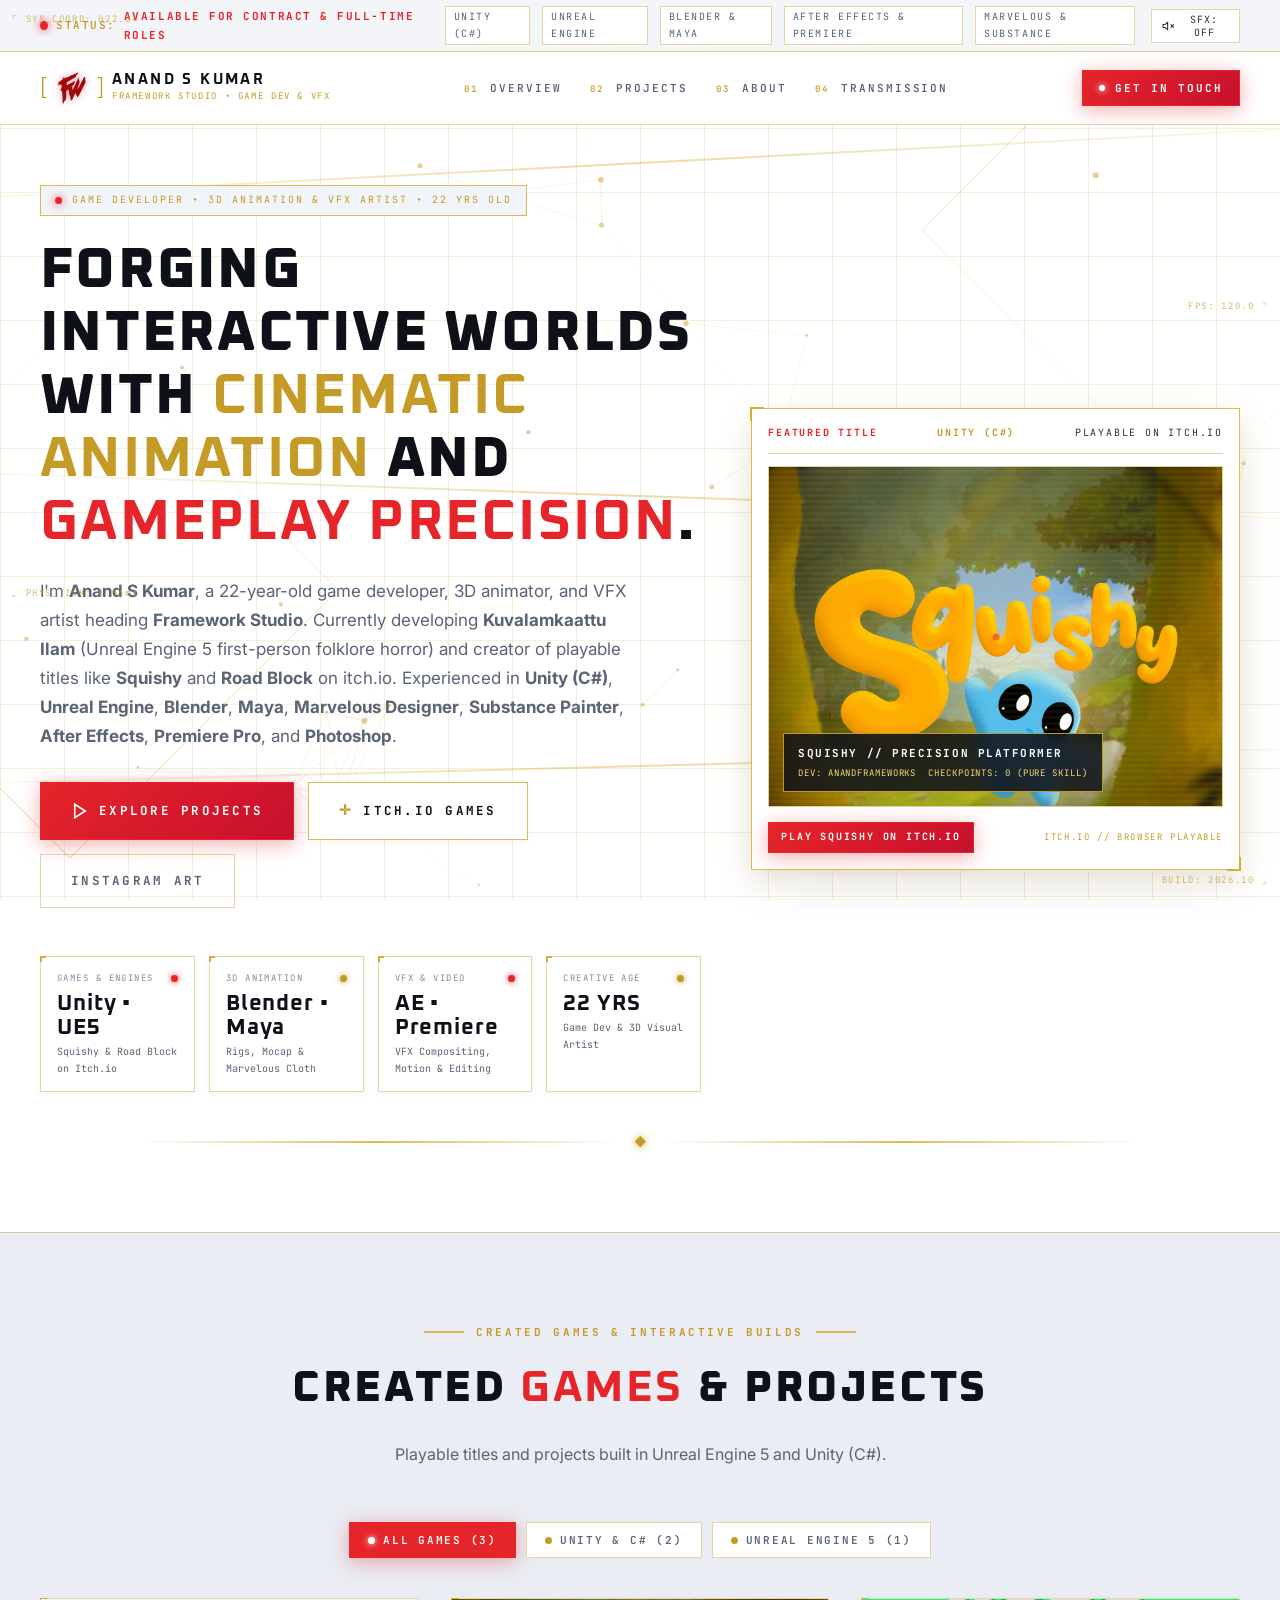
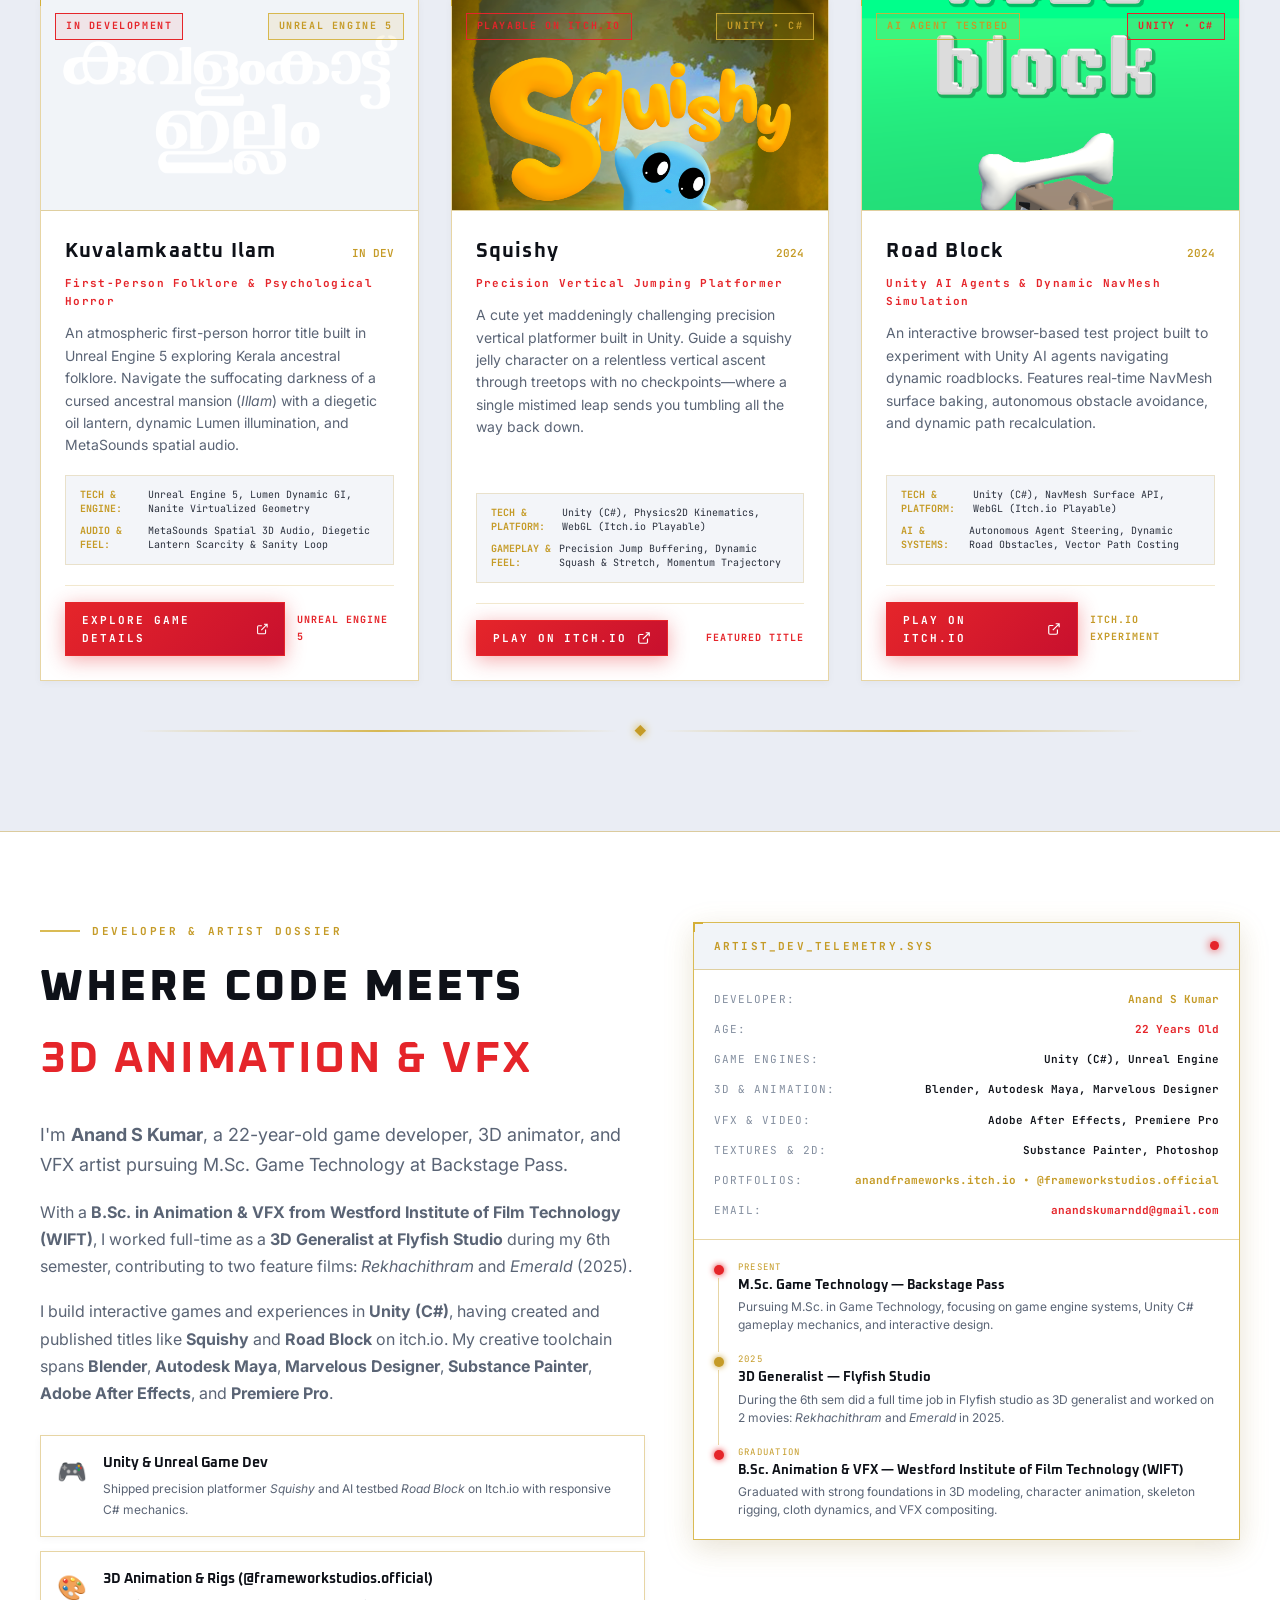
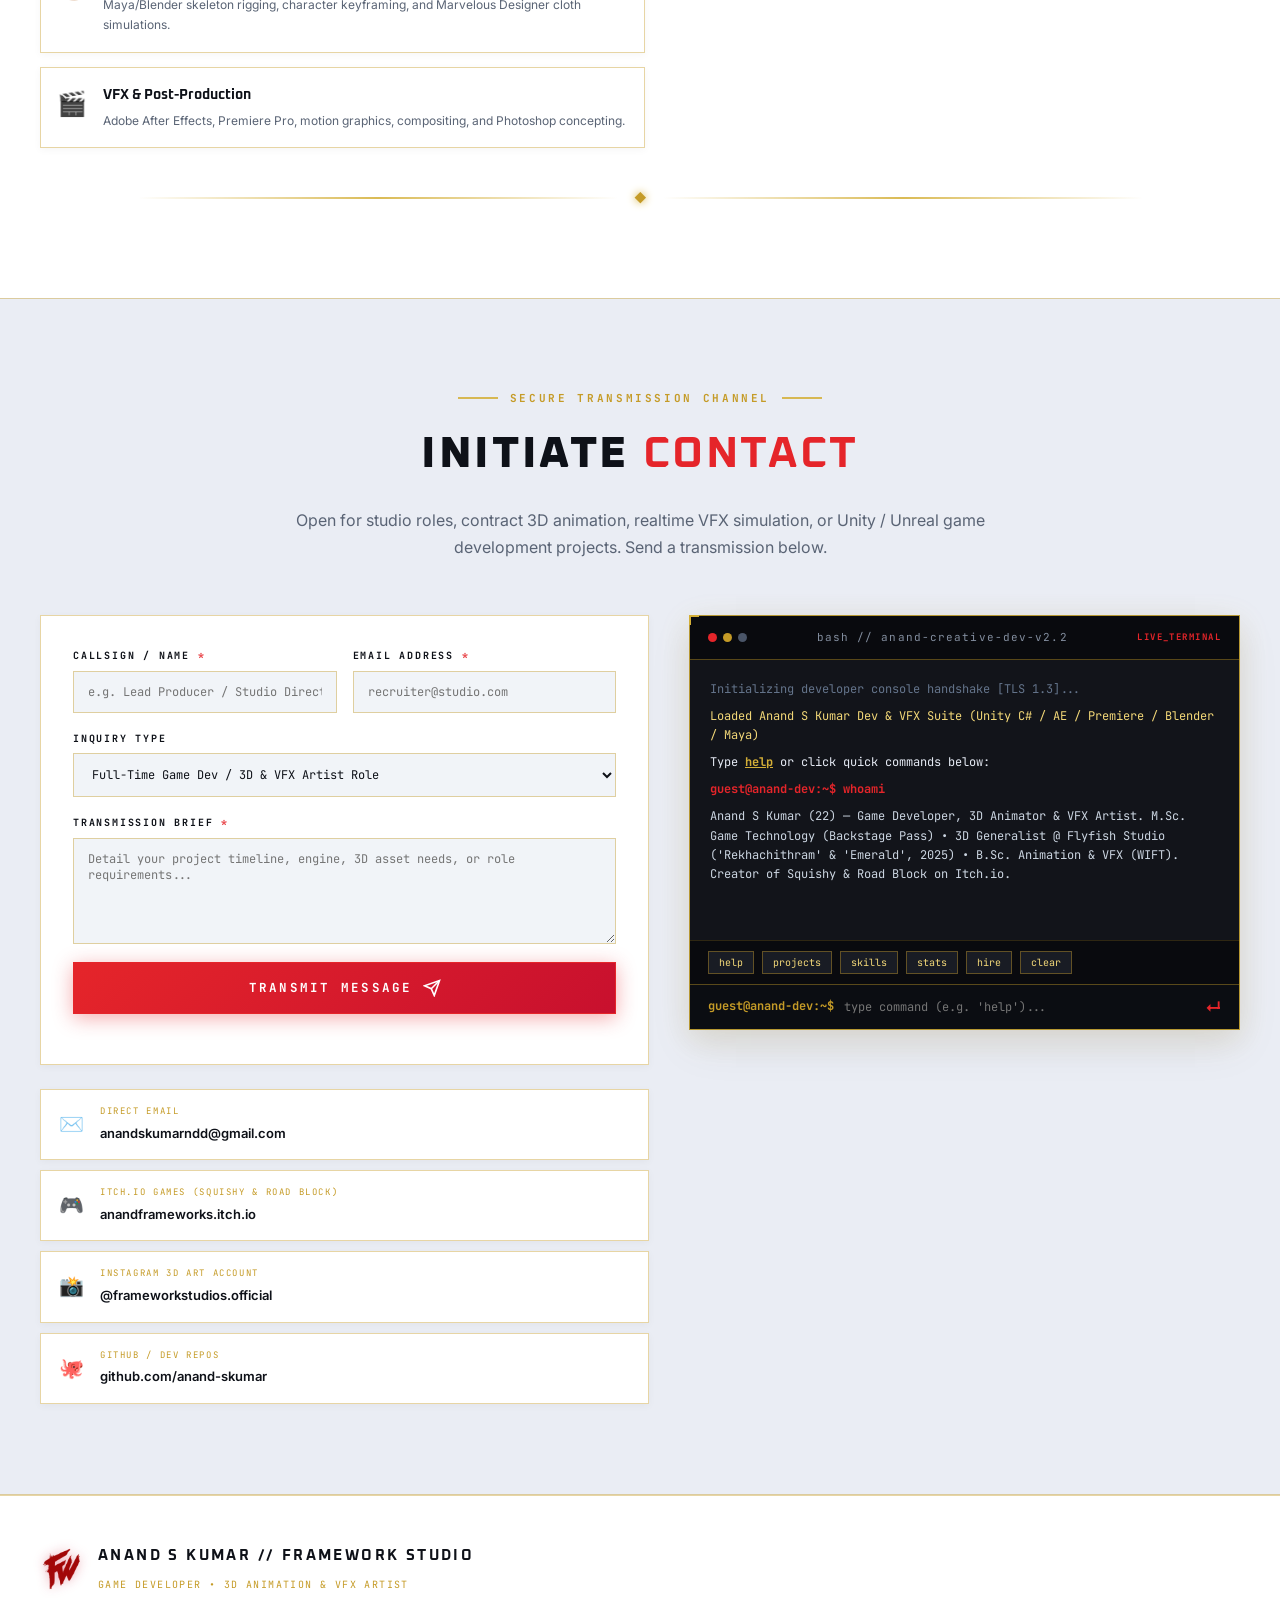
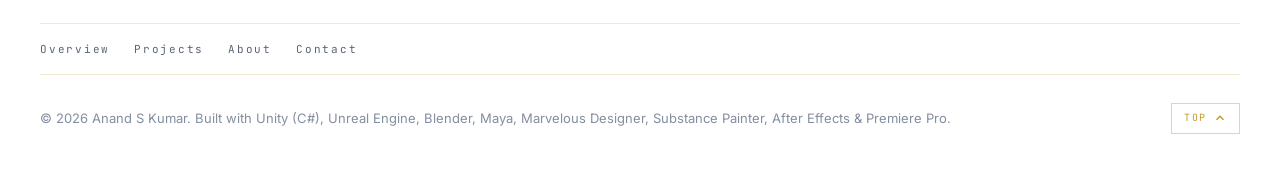
==== commit f4568a92: "RoadBlockUpdate" ====
--- a/index.html
+++ b/index.html
@@ -356,7 +356,7 @@
                 <span class="badge badge--gold">AI AGENT TESTBED</span>
                 <span class="badge badge--red">UNITY • C#</span>
               </div>
-              <img src="assets/cover-road-block.svg" alt="Road Block - Unity AI Agents and NavMesh Testbed" class="project-card__img" loading="lazy">
+              <img src="assets/RoadBlock.png" alt="Road Block - Unity AI Agents and NavMesh Testbed" class="project-card__img" loading="lazy">
               <div class="project-card__hover-overlay">
                 <a href="https://anandframeworks.itch.io/road-block" target="_blank" rel="noopener noreferrer" class="btn btn--red btn--sm">
                   PLAY ON ITCH.IO
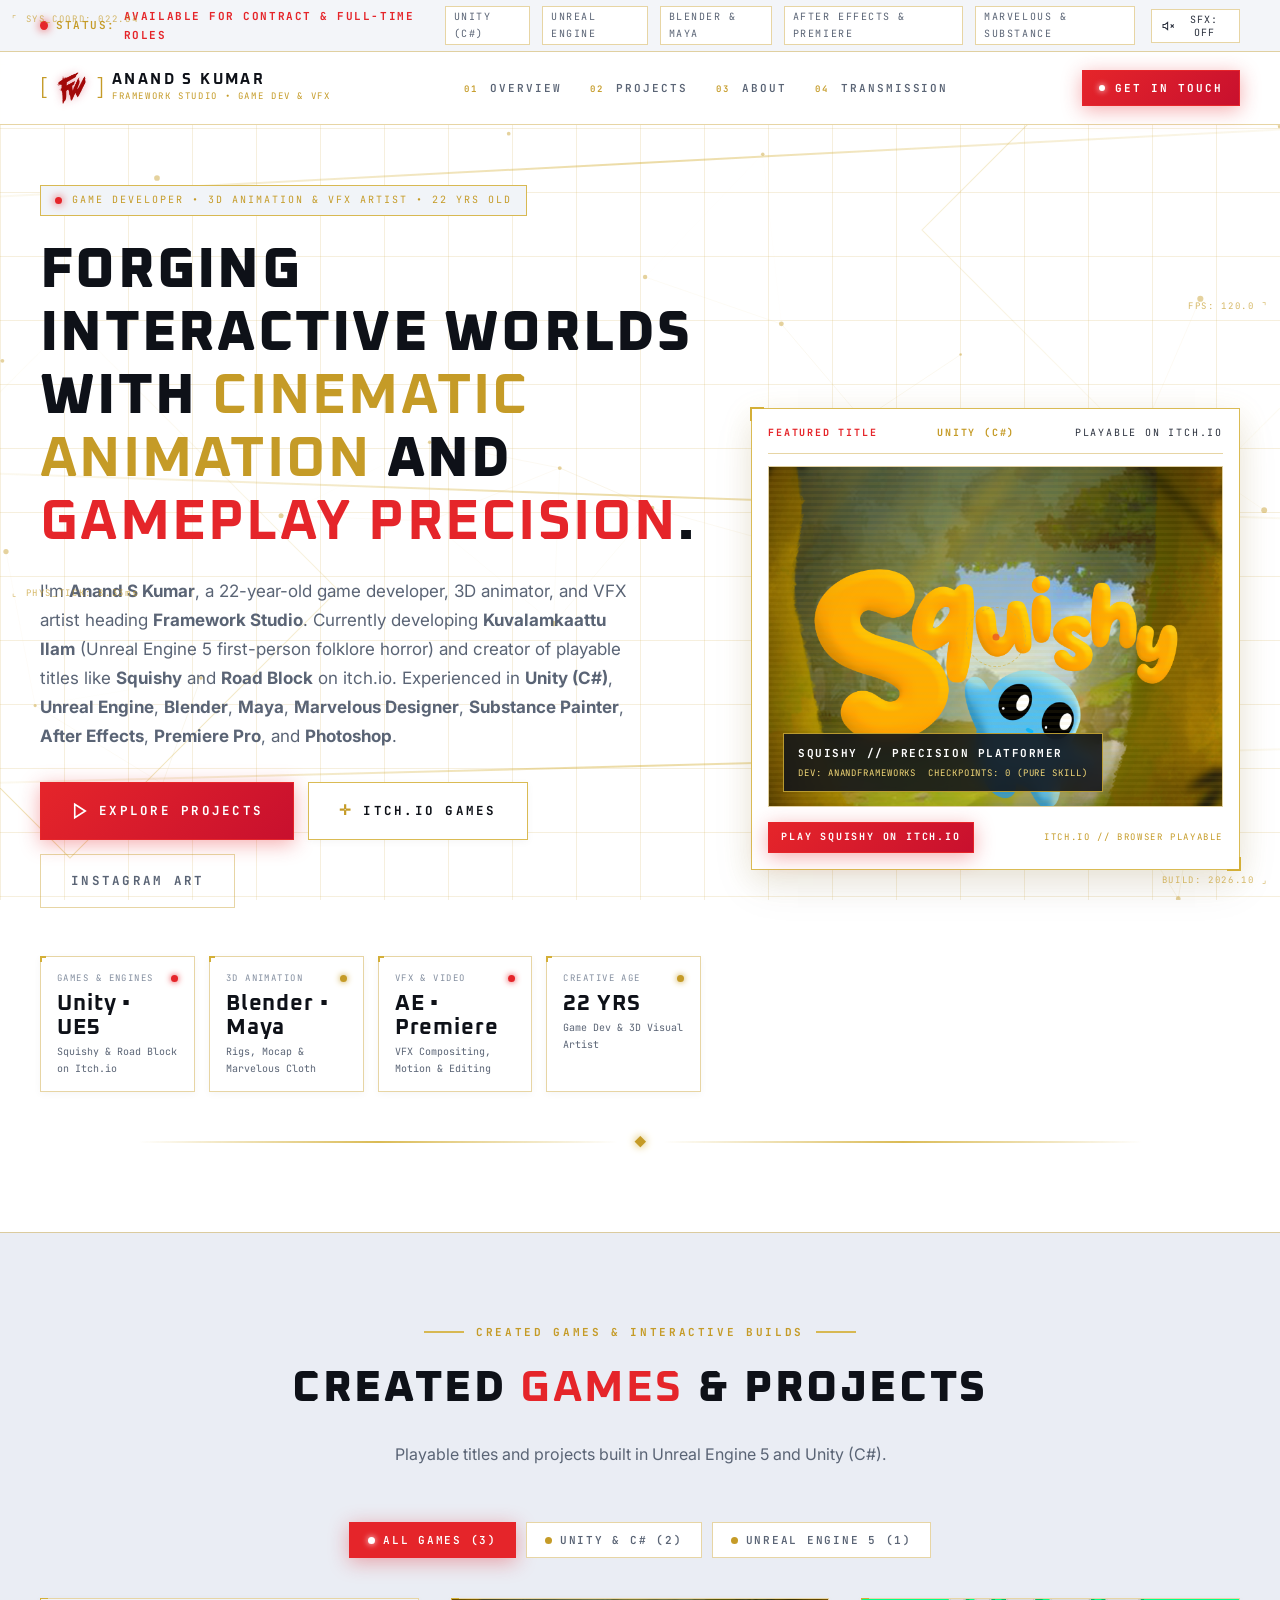
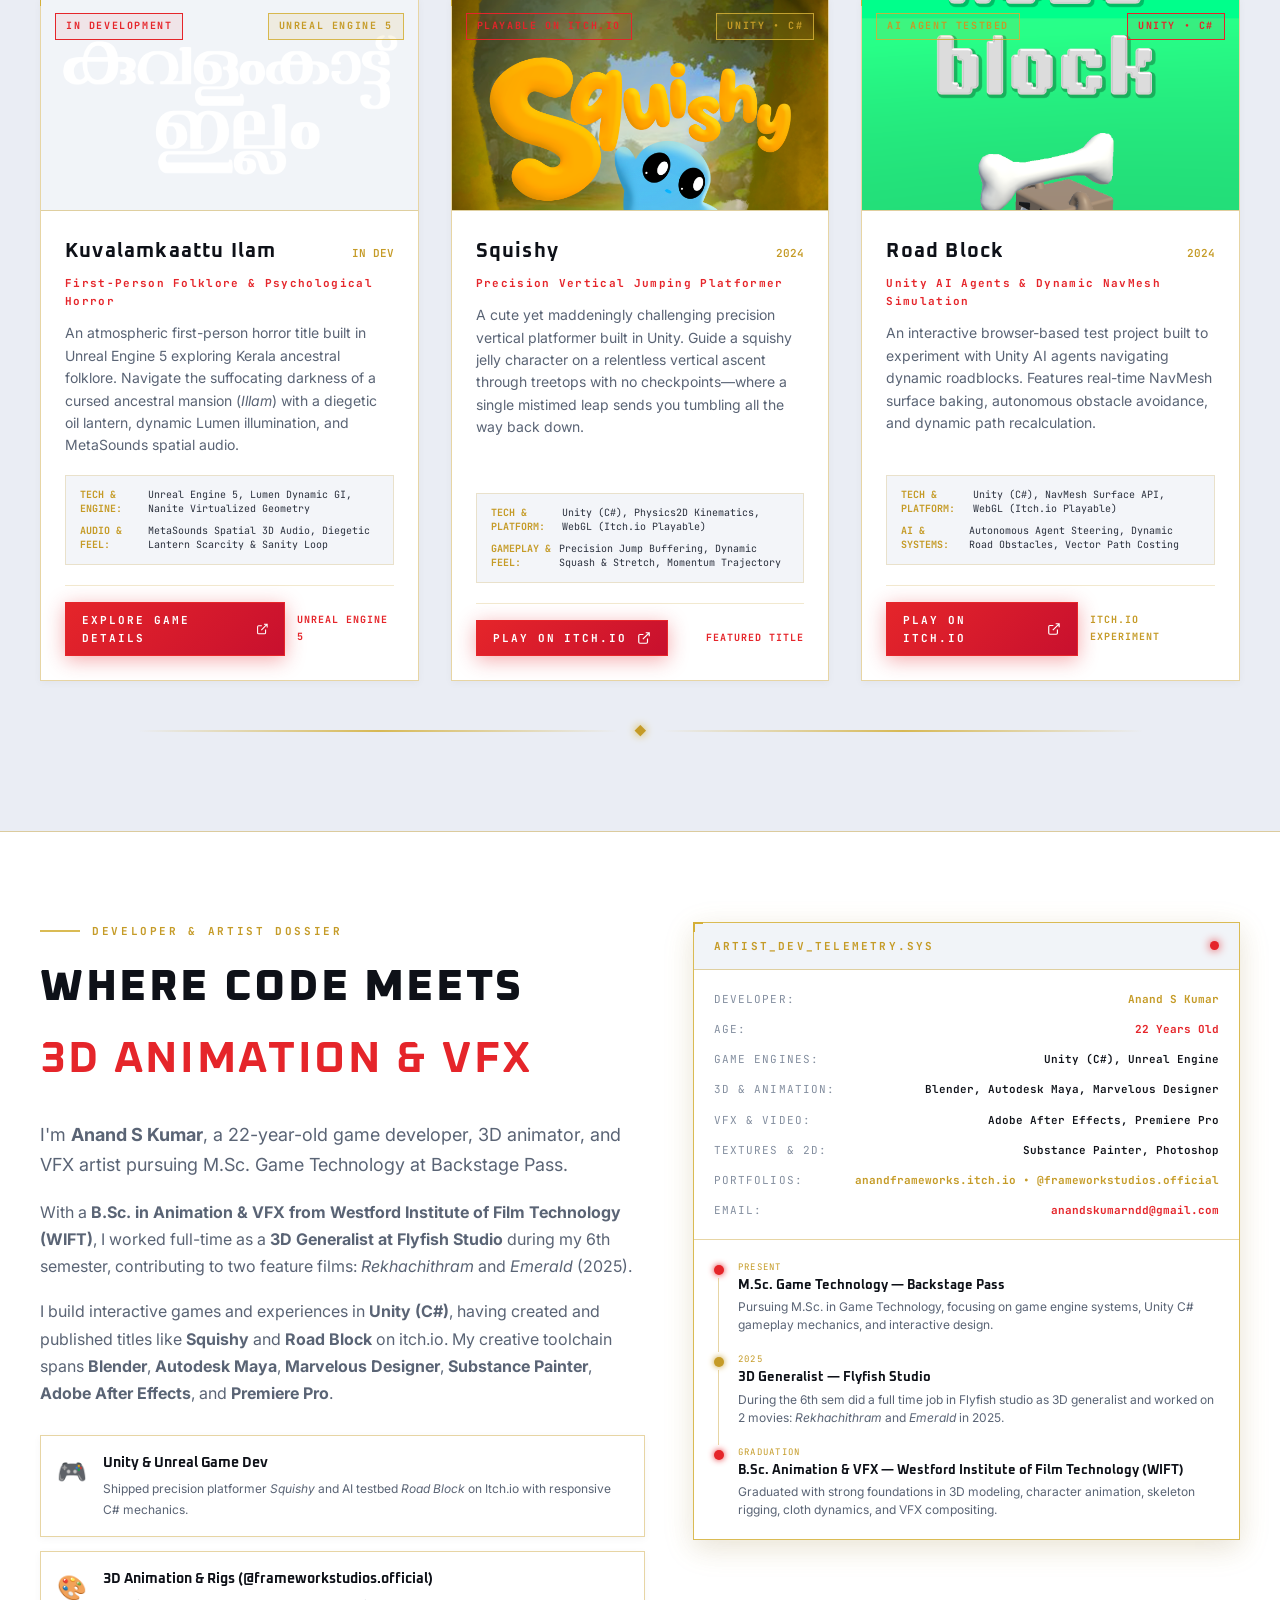
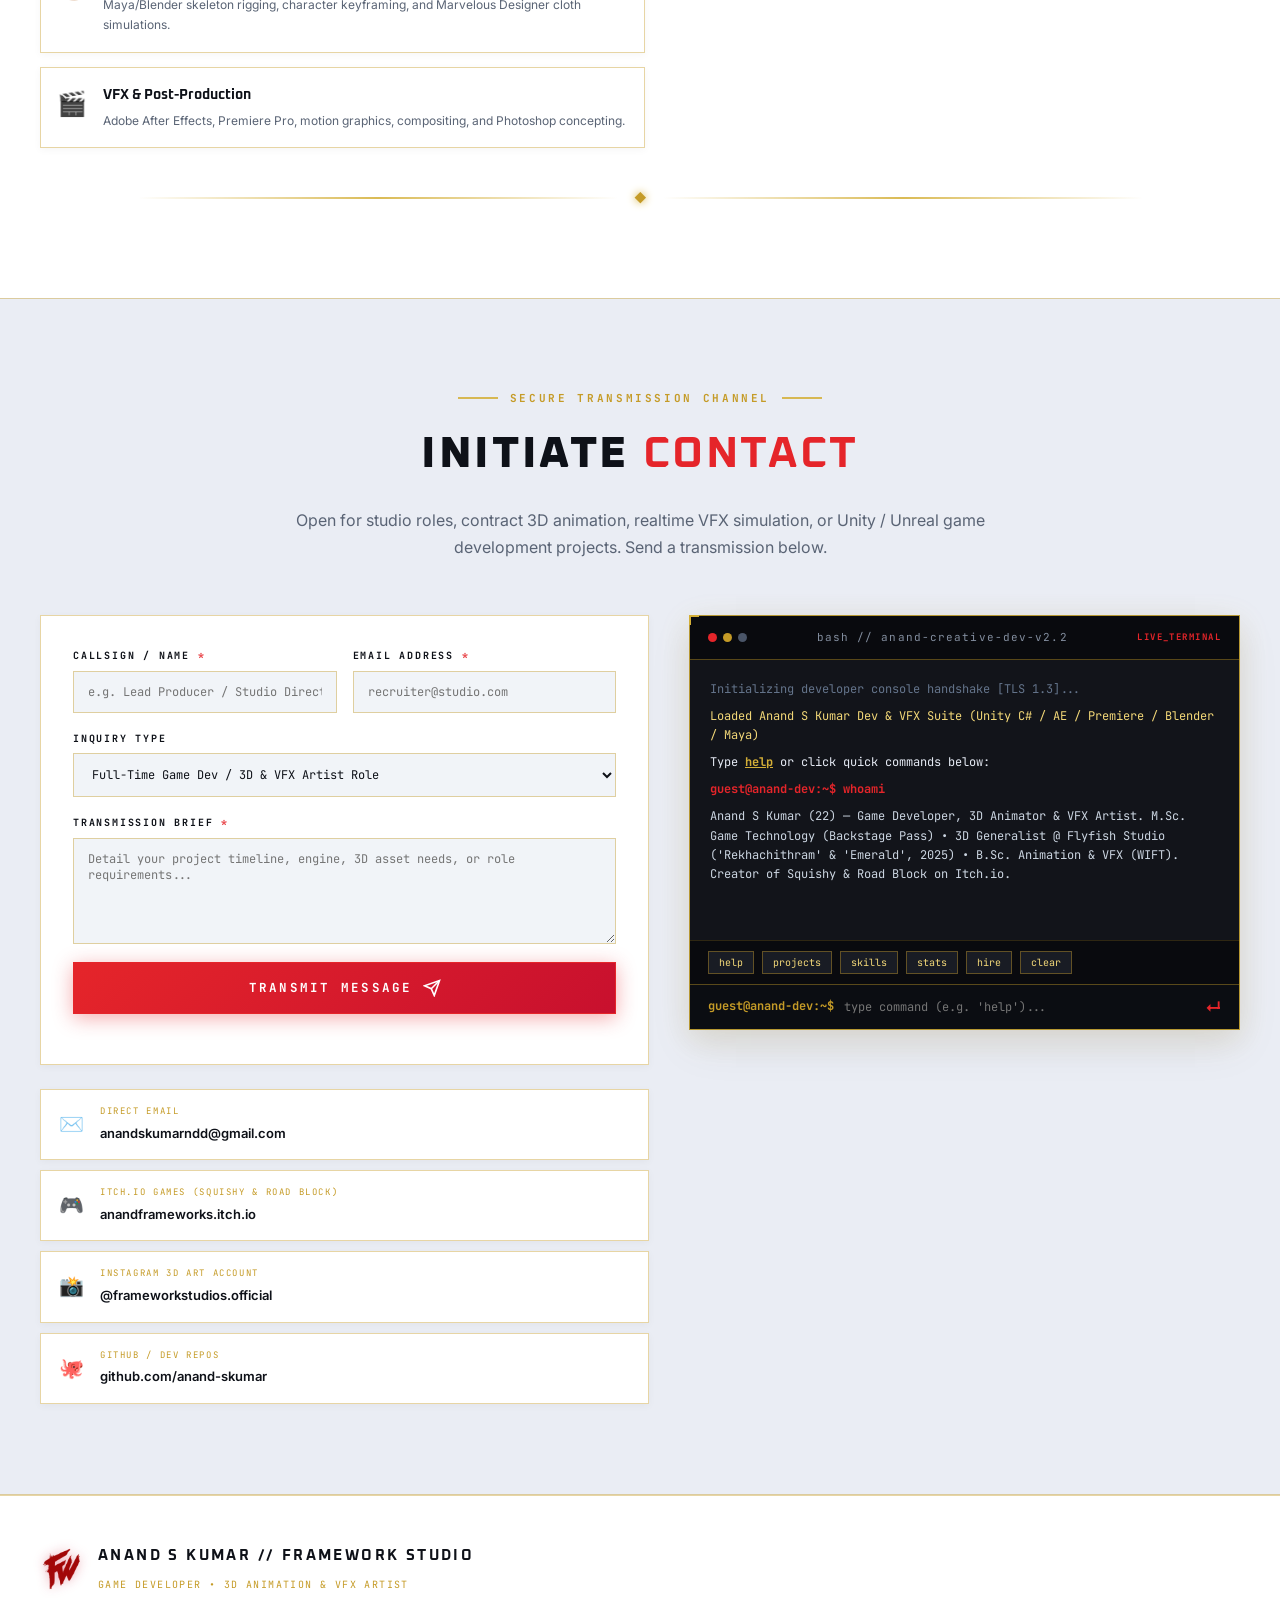
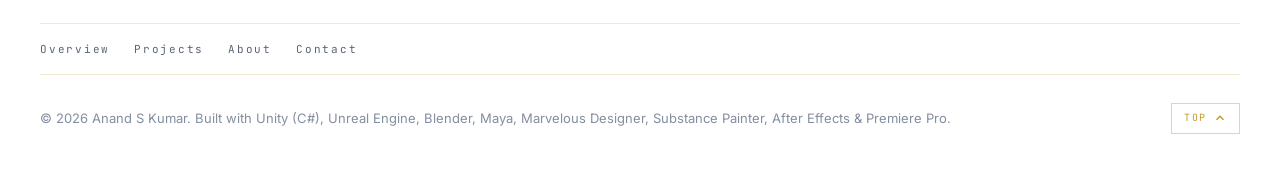
==== commit 4c3bf5d4: "Update index.html" ====
--- a/index.html
+++ b/index.html
@@ -10,6 +10,8 @@
   <link rel="preconnect" href="https://fonts.googleapis.com">
   <link rel="preconnect" href="https://fonts.gstatic.com" crossorigin>
   <link href="https://fonts.googleapis.com/css2?family=Cinzel:wght@600;700;800&family=Inter:wght@300;400;500;600;700&family=JetBrains+Mono:wght@400;500;600;700&family=Oxanium:wght@400;500;600;700;800&display=swap" rel="stylesheet">
+
+  <link rel="icon" type="image/png" href="assets/framework-studio-logo.png">
   
   <link rel="stylesheet" href="styles.css">
 </head>
@@ -741,4 +743,4 @@
   <!-- Scripts -->
   <script src="main.js"></script>
 </body>
-</html>+</html>
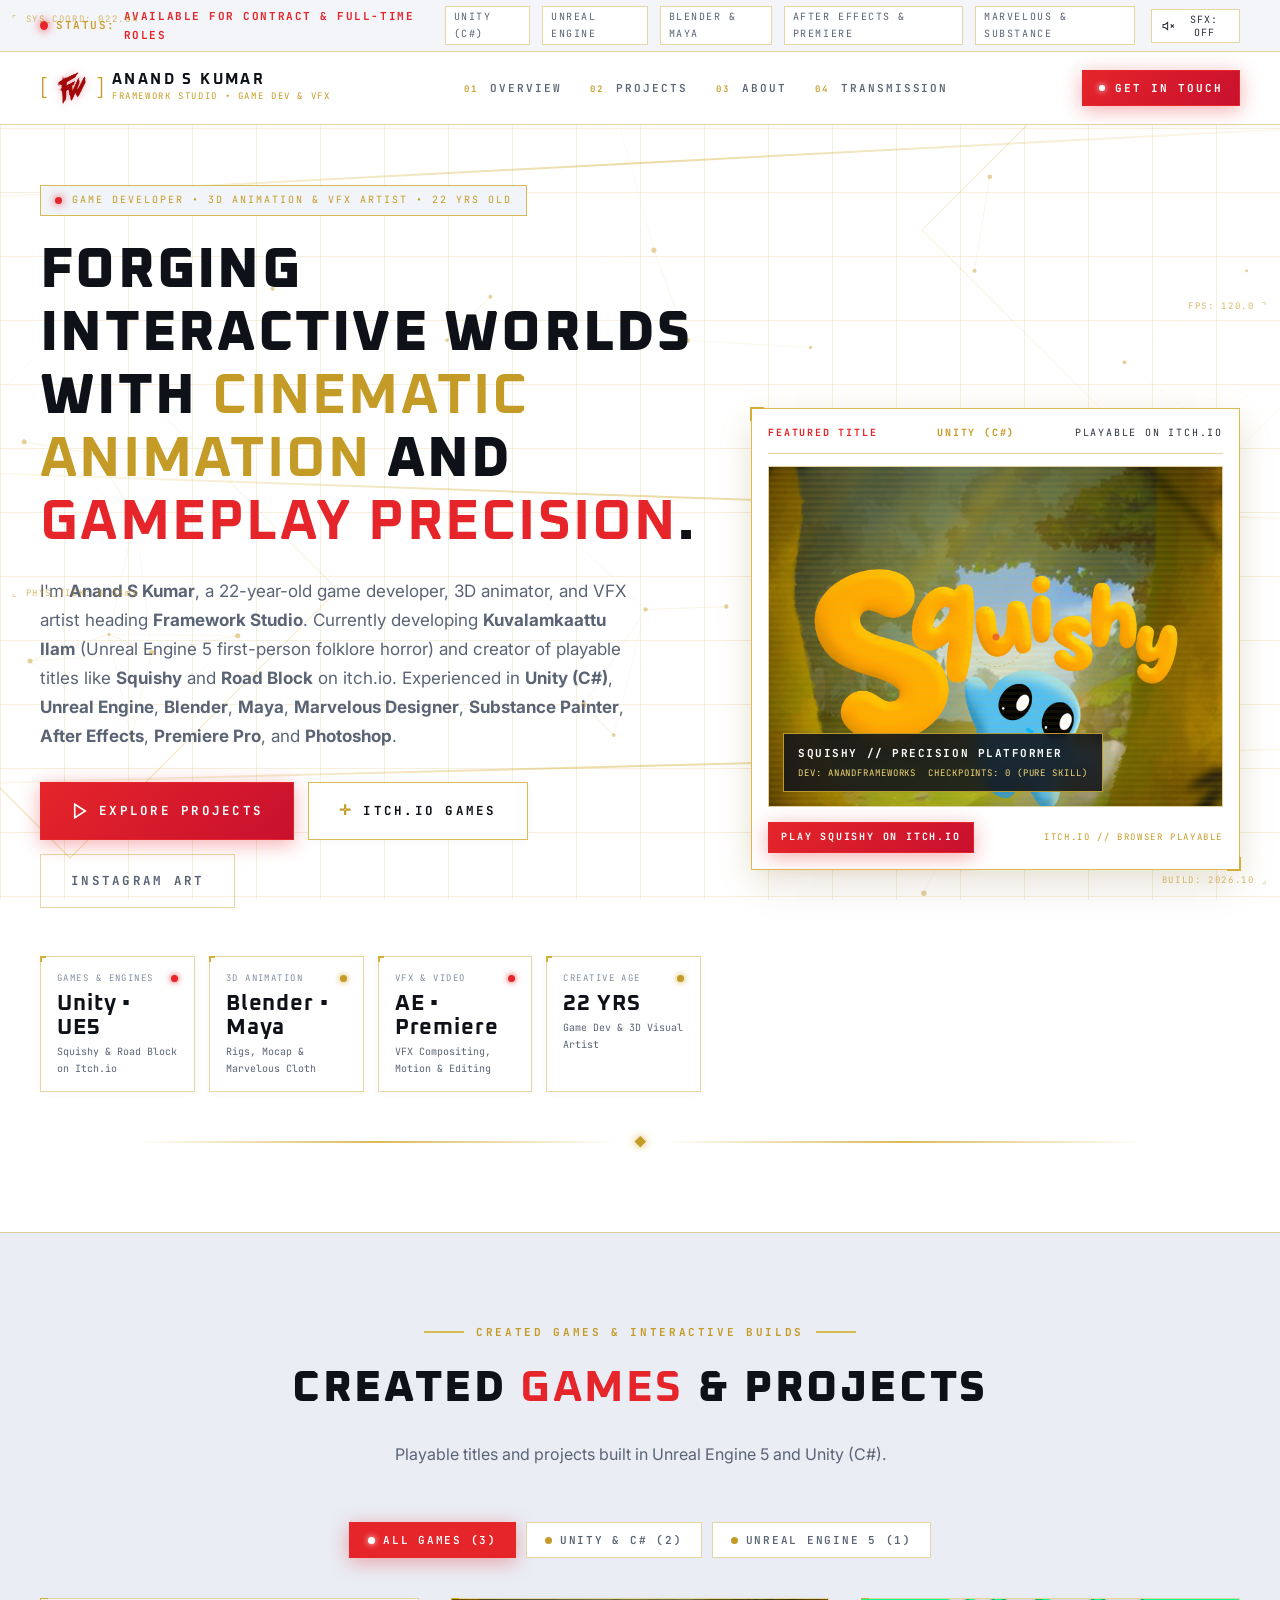
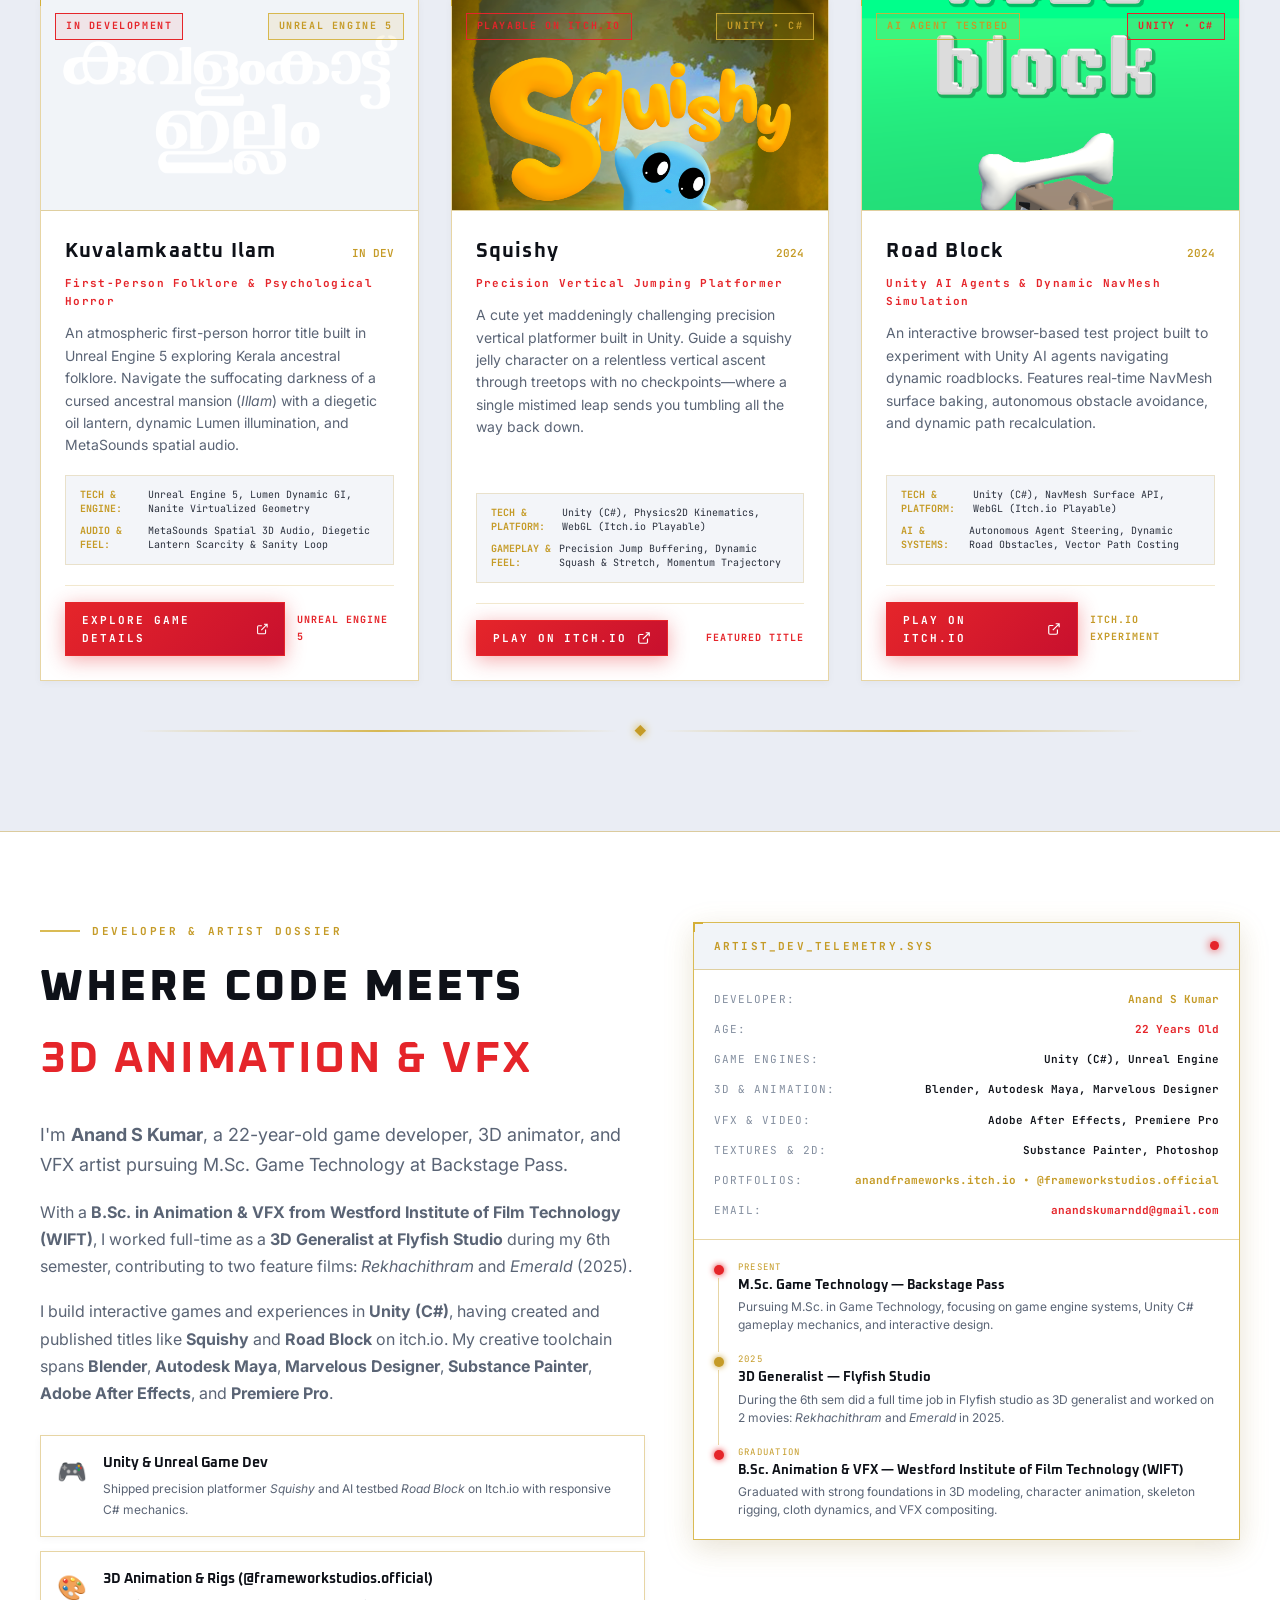
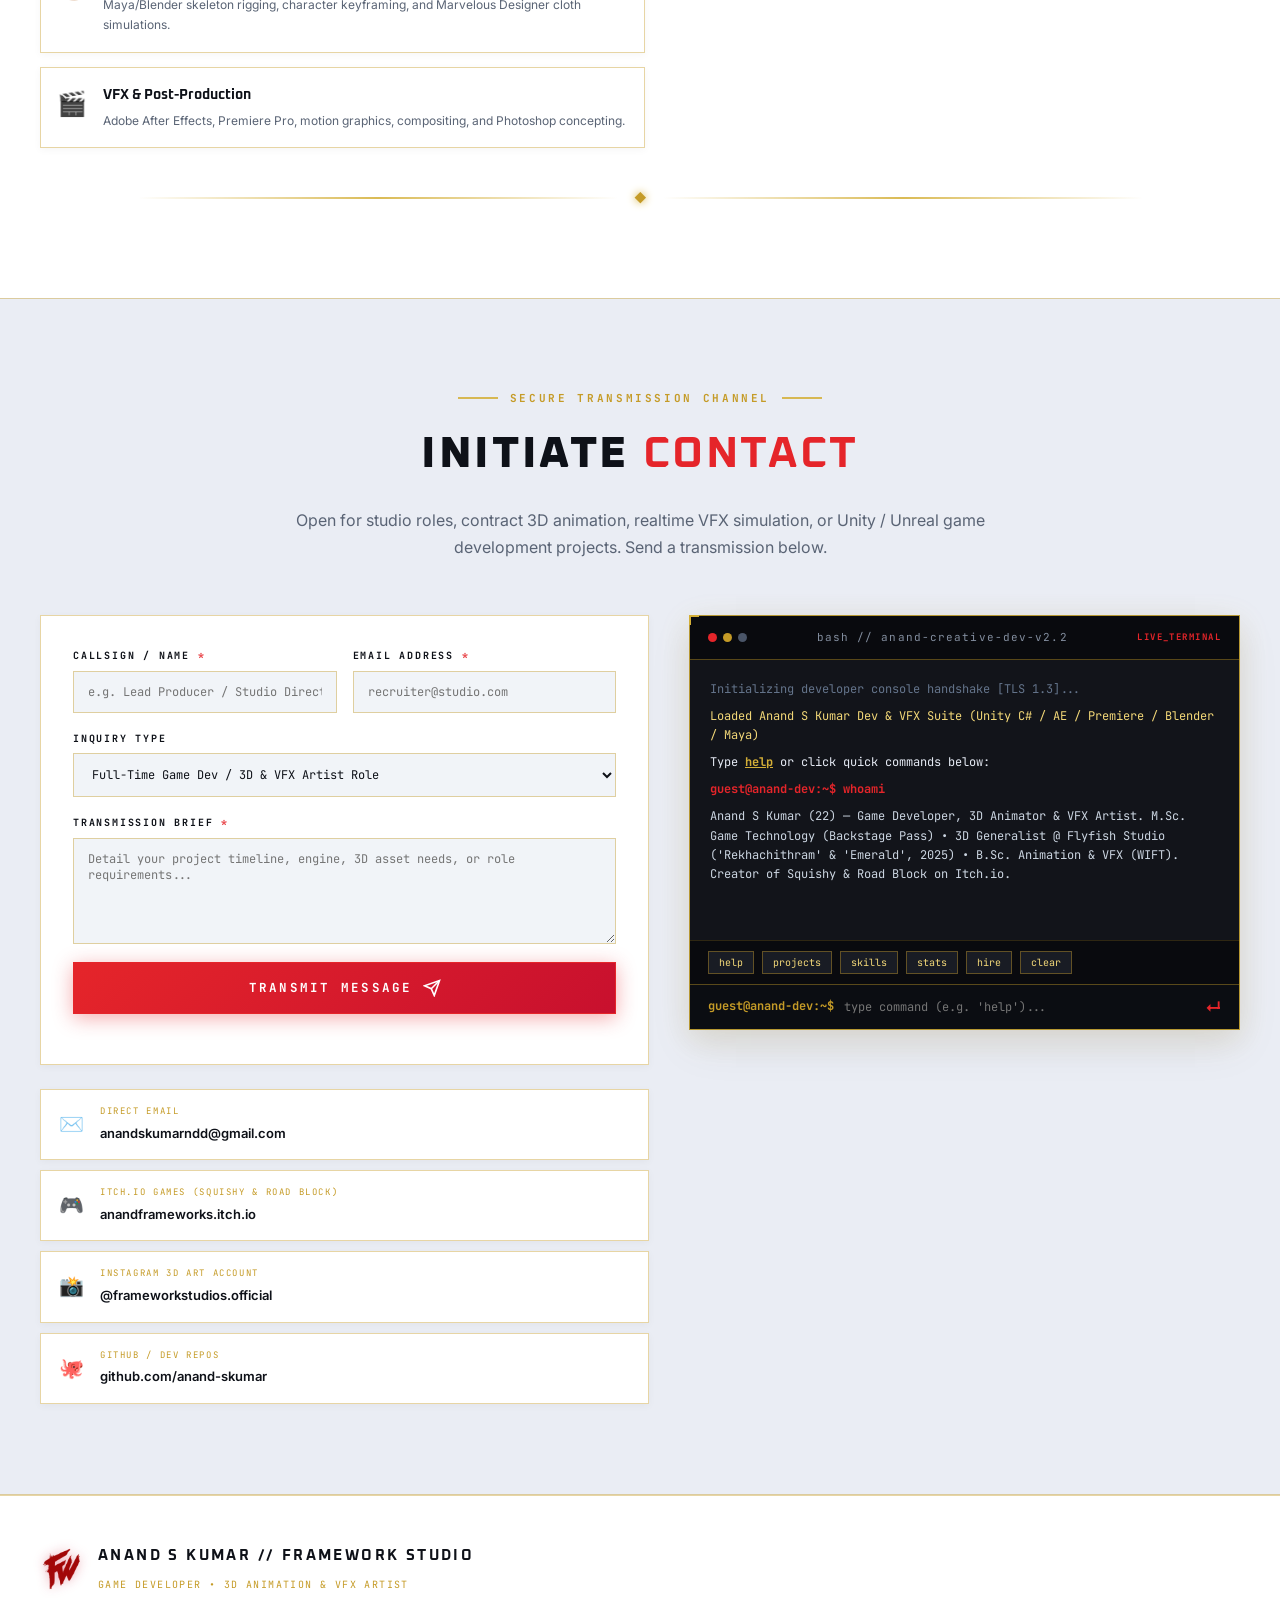
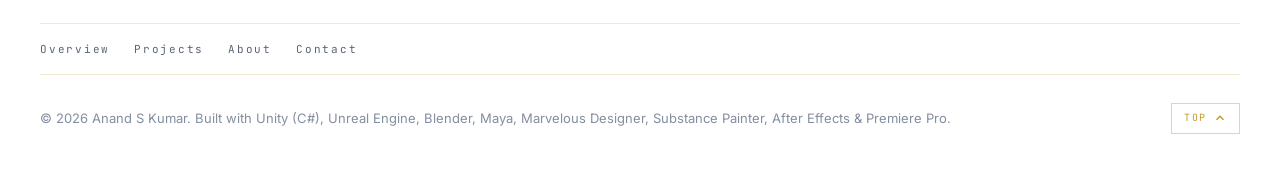
==== commit b45542e6: "Contact Fix" ====
--- a/index.html
+++ b/index.html
@@ -10,9 +10,9 @@
   <link rel="preconnect" href="https://fonts.googleapis.com">
   <link rel="preconnect" href="https://fonts.gstatic.com" crossorigin>
   <link href="https://fonts.googleapis.com/css2?family=Cinzel:wght@600;700;800&family=Inter:wght@300;400;500;600;700&family=JetBrains+Mono:wght@400;500;600;700&family=Oxanium:wght@400;500;600;700;800&display=swap" rel="stylesheet">
-
+  
   <link rel="icon" type="image/png" href="assets/framework-studio-logo.png">
-  
+
   <link rel="stylesheet" href="styles.css">
 </head>
 <body class="light-theme">
@@ -557,13 +557,21 @@
             Open for studio roles, contract 3D animation, realtime VFX simulation, or Unity / Unreal game development projects. Send a transmission below.
           </p>
         </div>
-
+      
+        <!-- MAIN GRID CONTAINER (Keeps Form/Cards on Left, Terminal on Right) -->
         <div class="contact-grid">
-          
-          <!-- Direct Links & Form (Left) -->
+
+          <!-- LEFT COLUMN: Form + Direct Contact Cards -->
           <div class="contact-grid__form-col">
-            
-            <form id="contactForm" class="contact-form" novalidate>
+
+            <!-- UPDATE THIS FORM TAG -->
+            <form action="https://api.web3forms.com/submit" method="POST" id="contactForm" class="contact-form" novalidate>
+
+              <!-- REQUIRED: Your Web3Forms Access Key -->
+              <input type="hidden" name="access_key" value="YOUR_ACCESS_KEY_HERE">
+              <input type="hidden" name="subject" value="New Transmission from Kuvalamkaattu Ilam Portfolio">
+              <input type="checkbox" name="botcheck" class="hidden" style="display: none;">
+            
               <div class="form-row">
                 <div class="form-group">
                   <label for="userName" class="form-label">CALLSIGN / NAME <span class="required-star">*</span></label>
@@ -574,7 +582,7 @@
                   <input type="email" id="userEmail" name="email" required placeholder="recruiter@studio.com" class="form-input">
                 </div>
               </div>
-
+            
               <div class="form-group">
                 <label for="projectType" class="form-label">INQUIRY TYPE</label>
                 <select id="projectType" name="type" class="form-input form-select">
@@ -585,12 +593,12 @@
                   <option value="general">General Collaboration / Portfolio Chat</option>
                 </select>
               </div>
-
+            
               <div class="form-group">
                 <label for="userMessage" class="form-label">TRANSMISSION BRIEF <span class="required-star">*</span></label>
                 <textarea id="userMessage" name="message" rows="5" required placeholder="Detail your project timeline, engine, 3D asset needs, or role requirements..." class="form-input"></textarea>
               </div>
-
+            
               <button type="submit" id="submitBtn" class="btn btn--red btn--block btn--lg">
                 <span class="btn__glimmer"></span>
                 <span id="btnText">TRANSMIT MESSAGE</span>
@@ -599,11 +607,11 @@
                   <polygon points="22 2 15 22 11 13 2 9 22 2"></polygon>
                 </svg>
               </button>
-
+            
               <div id="formFeedback" class="form-feedback" aria-live="polite"></div>
             </form>
-
-            <!-- Direct Contact Links -->
+          
+            <!-- DIRECT CONTACT CARDS (Stacked below the form on the left side) -->
             <div class="contact-cards">
               <a href="mailto:anandskumarndd@gmail.com" class="contact-pill-card">
                 <span class="contact-pill-card__icon">✉️</span>
@@ -612,7 +620,7 @@
                   <span class="contact-pill-card__value">anandskumarndd@gmail.com</span>
                 </div>
               </a>
-
+            
               <a href="https://anandframeworks.itch.io" target="_blank" rel="noopener noreferrer" class="contact-pill-card">
                 <span class="contact-pill-card__icon">🎮</span>
                 <div>
@@ -620,7 +628,7 @@
                   <span class="contact-pill-card__value">anandframeworks.itch.io</span>
                 </div>
               </a>
-
+            
               <a href="https://www.instagram.com/frameworkstudios.official" target="_blank" rel="noopener noreferrer" class="contact-pill-card">
                 <span class="contact-pill-card__icon">📸</span>
                 <div>
@@ -628,7 +636,7 @@
                   <span class="contact-pill-card__value">@frameworkstudios.official</span>
                 </div>
               </a>
-
+            
               <a href="https://github.com" target="_blank" rel="noopener noreferrer" class="contact-pill-card">
                 <span class="contact-pill-card__icon">🐙</span>
                 <div>
@@ -637,10 +645,10 @@
                 </div>
               </a>
             </div>
-
-          </div>
-
-          <!-- Interactive Sci-Fi Dev Console (Right) -->
+          
+          </div><!-- End of Left Column -->
+        
+          <!-- RIGHT COLUMN: Interactive Sci-Fi Dev Console (Stays untouched on the right) -->
           <div class="contact-grid__terminal-col">
             <div class="terminal-card">
               <div class="terminal-card__top">
@@ -652,7 +660,7 @@
                 <span class="terminal-card__title">bash // anand-creative-dev-v2.2</span>
                 <span class="terminal-badge">LIVE_TERMINAL</span>
               </div>
-
+            
               <div class="terminal-card__screen" id="terminalOutput">
                 <div class="term-line term-line--dim">Initializing developer console handshake [TLS 1.3]...</div>
                 <div class="term-line term-line--gold">Loaded Anand S Kumar Dev &amp; VFX Suite (Unity C# / AE / Premiere / Blender / Maya)</div>
@@ -660,8 +668,7 @@
                 <div class="term-line term-line--accent">guest@anand-dev:~$ whoami</div>
                 <div class="term-line term-line--out">Anand S Kumar (22) — Game Developer, 3D Animator &amp; VFX Artist. M.Sc. Game Technology (Backstage Pass) • 3D Generalist @ Flyfish Studio ('Rekhachithram' &amp; 'Emerald', 2025) • B.Sc. Animation &amp; VFX (WIFT). Creator of Squishy &amp; Road Block on Itch.io.</div>
               </div>
-
-              <!-- Quick Command Pills -->
+            
               <div class="terminal-chips">
                 <button type="button" class="term-chip" data-cmd="help">help</button>
                 <button type="button" class="term-chip" data-cmd="projects">projects</button>
@@ -670,13 +677,93 @@
                 <button type="button" class="term-chip" data-cmd="hire">hire</button>
                 <button type="button" class="term-chip" data-cmd="clear">clear</button>
               </div>
-
-              <!-- Interactive Terminal Input -->
+            
               <form id="terminalForm" class="terminal-form">
                 <span class="terminal-prompt">guest@anand-dev:~$</span>
                 <input type="text" id="terminalInput" class="terminal-input" placeholder="type command (e.g. 'help')..." autocomplete="off" spellcheck="false">
                 <button type="submit" class="terminal-submit-btn" aria-label="Execute command">↵</button>
               </form>
+            </div>
+          </div><!-- End of Right Column -->
+        
+        </div>
+      </div>
+    </section>
+
+            <!-- Direct Contact Links
+            <div class="contact-cards">
+              <a href="mailto:anandskumarndd@gmail.com" class="contact-pill-card">
+                <span class="contact-pill-card__icon">✉️</span>
+                <div>
+                  <span class="contact-pill-card__label">DIRECT EMAIL</span>
+                  <span class="contact-pill-card__value">anandskumarndd@gmail.com</span>
+                </div>
+              </a>
+
+              <a href="https://anandframeworks.itch.io" target="_blank" rel="noopener noreferrer" class="contact-pill-card">
+                <span class="contact-pill-card__icon">🎮</span>
+                <div>
+                  <span class="contact-pill-card__label">ITCH.IO GAMES (SQUISHY &amp; ROAD BLOCK)</span>
+                  <span class="contact-pill-card__value">anandframeworks.itch.io</span>
+                </div>
+              </a>
+
+              <a href="https://www.instagram.com/frameworkstudios.official" target="_blank" rel="noopener noreferrer" class="contact-pill-card">
+                <span class="contact-pill-card__icon">📸</span>
+                <div>
+                  <span class="contact-pill-card__label">INSTAGRAM 3D ART ACCOUNT</span>
+                  <span class="contact-pill-card__value">@frameworkstudios.official</span>
+                </div>
+              </a>
+
+              <a href="https://github.com" target="_blank" rel="noopener noreferrer" class="contact-pill-card">
+                <span class="contact-pill-card__icon">🐙</span>
+                <div>
+                  <span class="contact-pill-card__label">GITHUB / DEV REPOS</span>
+                  <span class="contact-pill-card__value">github.com/anand-skumar</span>
+                </div>
+              </a>
+            </div>
+
+          </div> -->
+
+          <!-- Interactive Sci-Fi Dev Console (Right)
+          <div class="contact-grid__terminal-col">
+            <div class="terminal-card">
+              <div class="terminal-card__top">
+                <div class="terminal-dots">
+                  <span class="dot dot--red"></span>
+                  <span class="dot dot--gold"></span>
+                  <span class="dot dot--grey"></span>
+                </div>
+                <span class="terminal-card__title">bash // anand-creative-dev-v2.2</span>
+                <span class="terminal-badge">LIVE_TERMINAL</span>
+              </div>
+
+              <div class="terminal-card__screen" id="terminalOutput">
+                <div class="term-line term-line--dim">Initializing developer console handshake [TLS 1.3]...</div>
+                <div class="term-line term-line--gold">Loaded Anand S Kumar Dev &amp; VFX Suite (Unity C# / AE / Premiere / Blender / Maya)</div>
+                <div class="term-line">Type <span class="term-highlight">help</span> or click quick commands below:</div>
+                <div class="term-line term-line--accent">guest@anand-dev:~$ whoami</div>
+                <div class="term-line term-line--out">Anand S Kumar (22) — Game Developer, 3D Animator &amp; VFX Artist. M.Sc. Game Technology (Backstage Pass) • 3D Generalist @ Flyfish Studio ('Rekhachithram' &amp; 'Emerald', 2025) • B.Sc. Animation &amp; VFX (WIFT). Creator of Squishy &amp; Road Block on Itch.io.</div>
+              </div> -->
+
+              <!-- Quick Command Pills -->
+              <!-- <div class="terminal-chips">
+                <button type="button" class="term-chip" data-cmd="help">help</button>
+                <button type="button" class="term-chip" data-cmd="projects">projects</button>
+                <button type="button" class="term-chip" data-cmd="skills">skills</button>
+                <button type="button" class="term-chip" data-cmd="stats">stats</button>
+                <button type="button" class="term-chip" data-cmd="hire">hire</button>
+                <button type="button" class="term-chip" data-cmd="clear">clear</button>
+              </div> -->
+
+              <!-- Interactive Terminal Input
+              <form id="terminalForm" class="terminal-form">
+                <span class="terminal-prompt">guest@anand-dev:~$</span>
+                <input type="text" id="terminalInput" class="terminal-input" placeholder="type command (e.g. 'help')..." autocomplete="off" spellcheck="false">
+                <button type="submit" class="terminal-submit-btn" aria-label="Execute command">↵</button>
+              </form> -->
             </div>
           </div>
 
@@ -742,5 +829,51 @@
 
   <!-- Scripts -->
   <script src="main.js"></script>
+  <script>
+  const contactForm = document.getElementById('contactForm');
+  const btnText = document.getElementById('btnText');
+  const formFeedback = document.getElementById('formFeedback');
+
+  contactForm.addEventListener('submit', function(e) {
+      e.preventDefault();
+      
+      const formData = new FormData(contactForm);
+      const object = Object.fromEntries(formData);
+      const json = JSON.stringify(object);
+
+      // Update button state while transmitting
+      btnText.innerText = "TRANSMITTING...";
+      formFeedback.style.color = "#ccc";
+      formFeedback.innerText = "Establishing secure channel...";
+
+      fetch('https://api.web3forms.com/submit', {
+              method: 'POST',
+              headers: {
+                  'Content-Type': 'application/json',
+                  'Accept': 'application/json'
+              },
+              body: json
+          })
+          .then(async (response) => {
+              let jsonResponse = await response.json();
+              if (response.status == 200) {
+                  formFeedback.style.color = "#4ade80"; // Success Green
+                  formFeedback.innerText = "Transmission received successfully! I will reply soon.";
+                  contactForm.reset();
+              } else {
+                  formFeedback.style.color = "#f87171"; // Error Red
+                  formFeedback.innerText = jsonResponse.message || "Transmission failed. Please try again.";
+              }
+          })
+          .catch(error => {
+              console.log(error);
+              formFeedback.style.color = "#f87171";
+              formFeedback.innerText = "Network error! Please email me directly at anandskumarndd@gmail.com";
+          })
+          .then(function() {
+              btnText.innerText = "TRANSMIT MESSAGE";
+          });
+  });
+</script>
 </body>
-</html>
+</html>
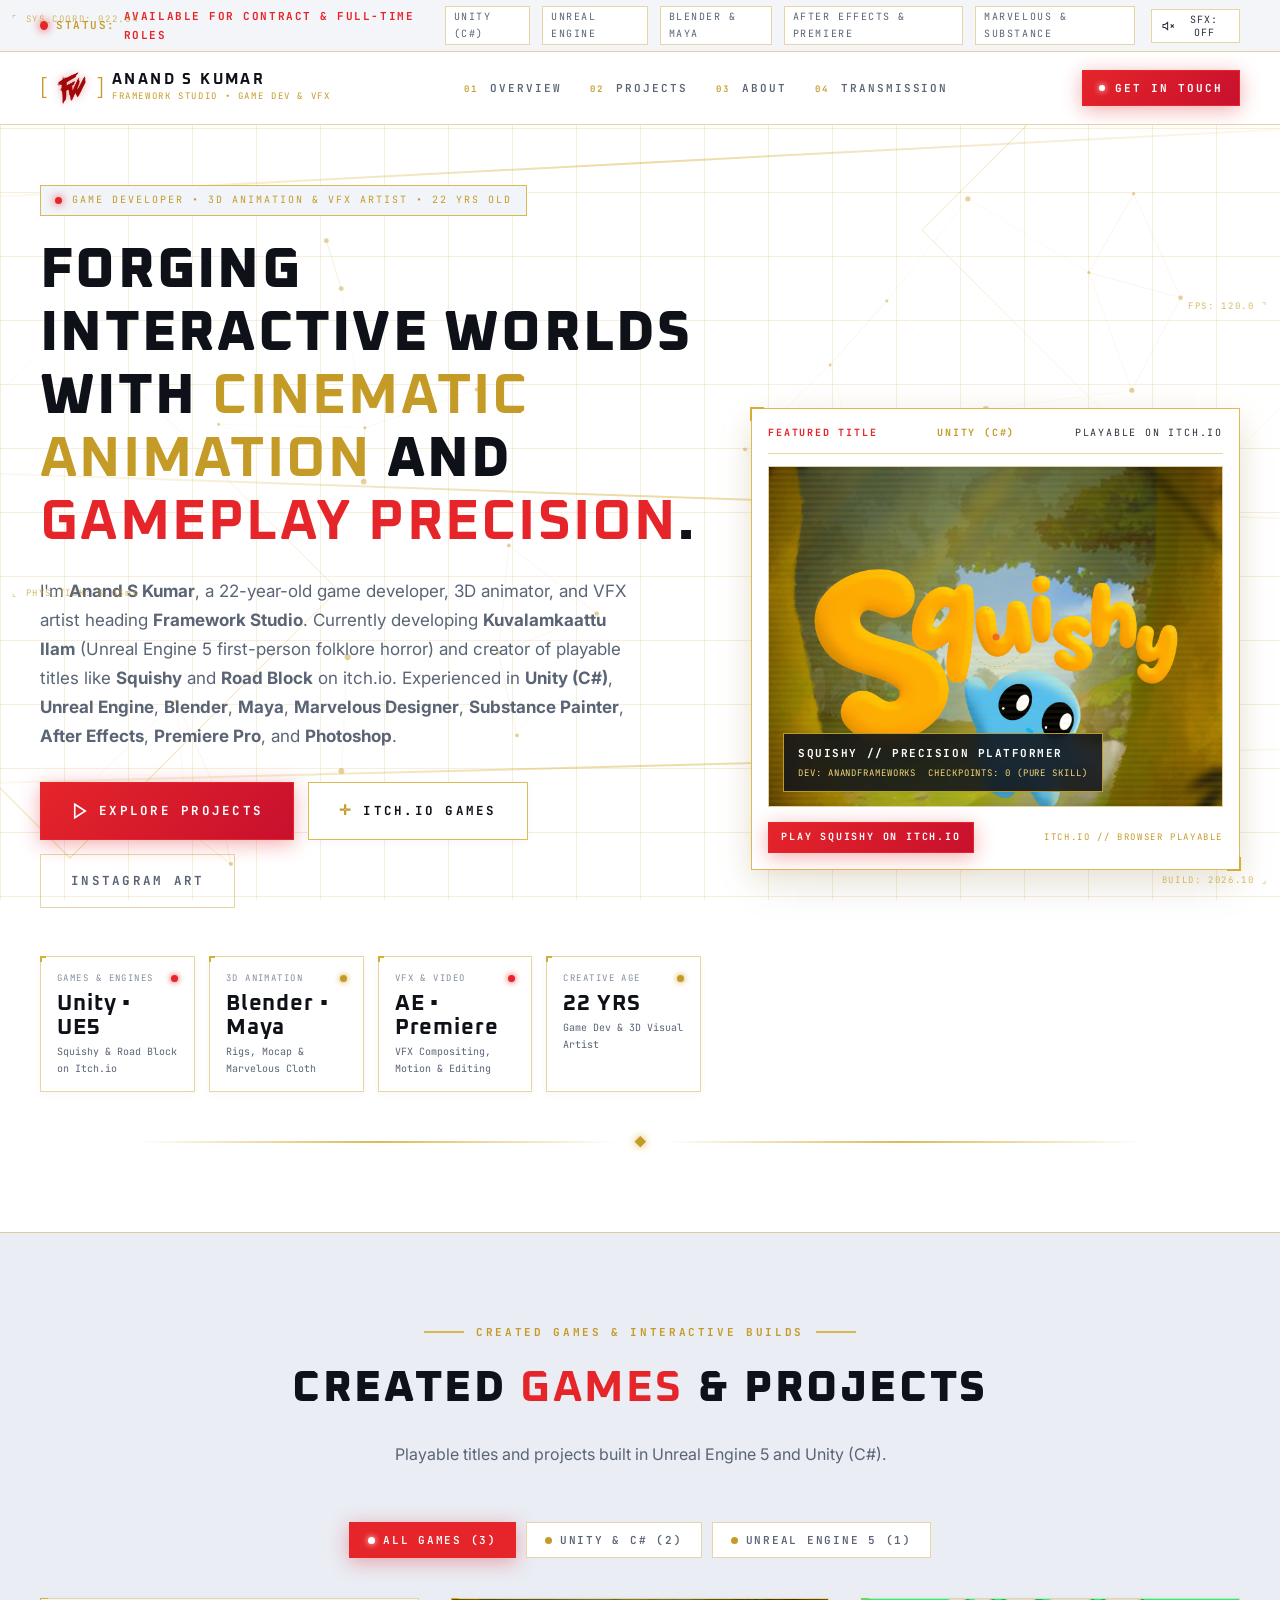
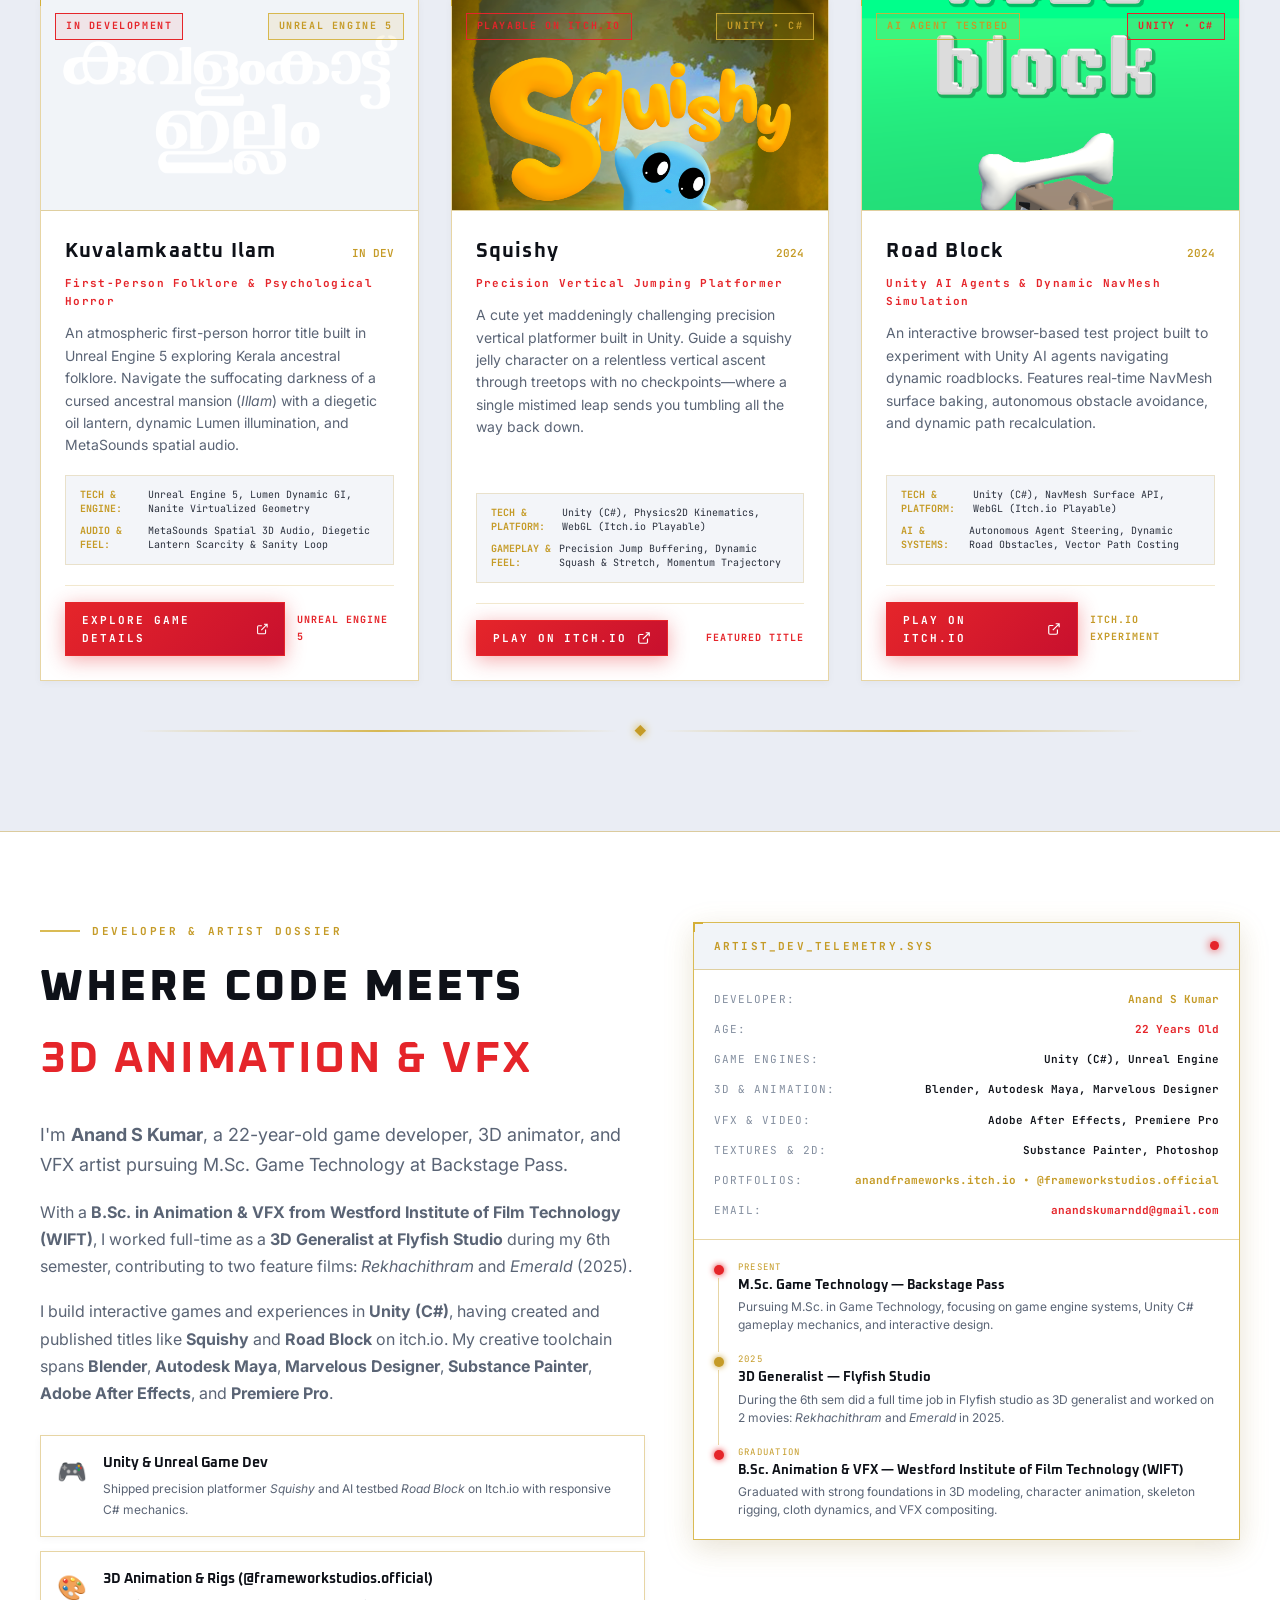
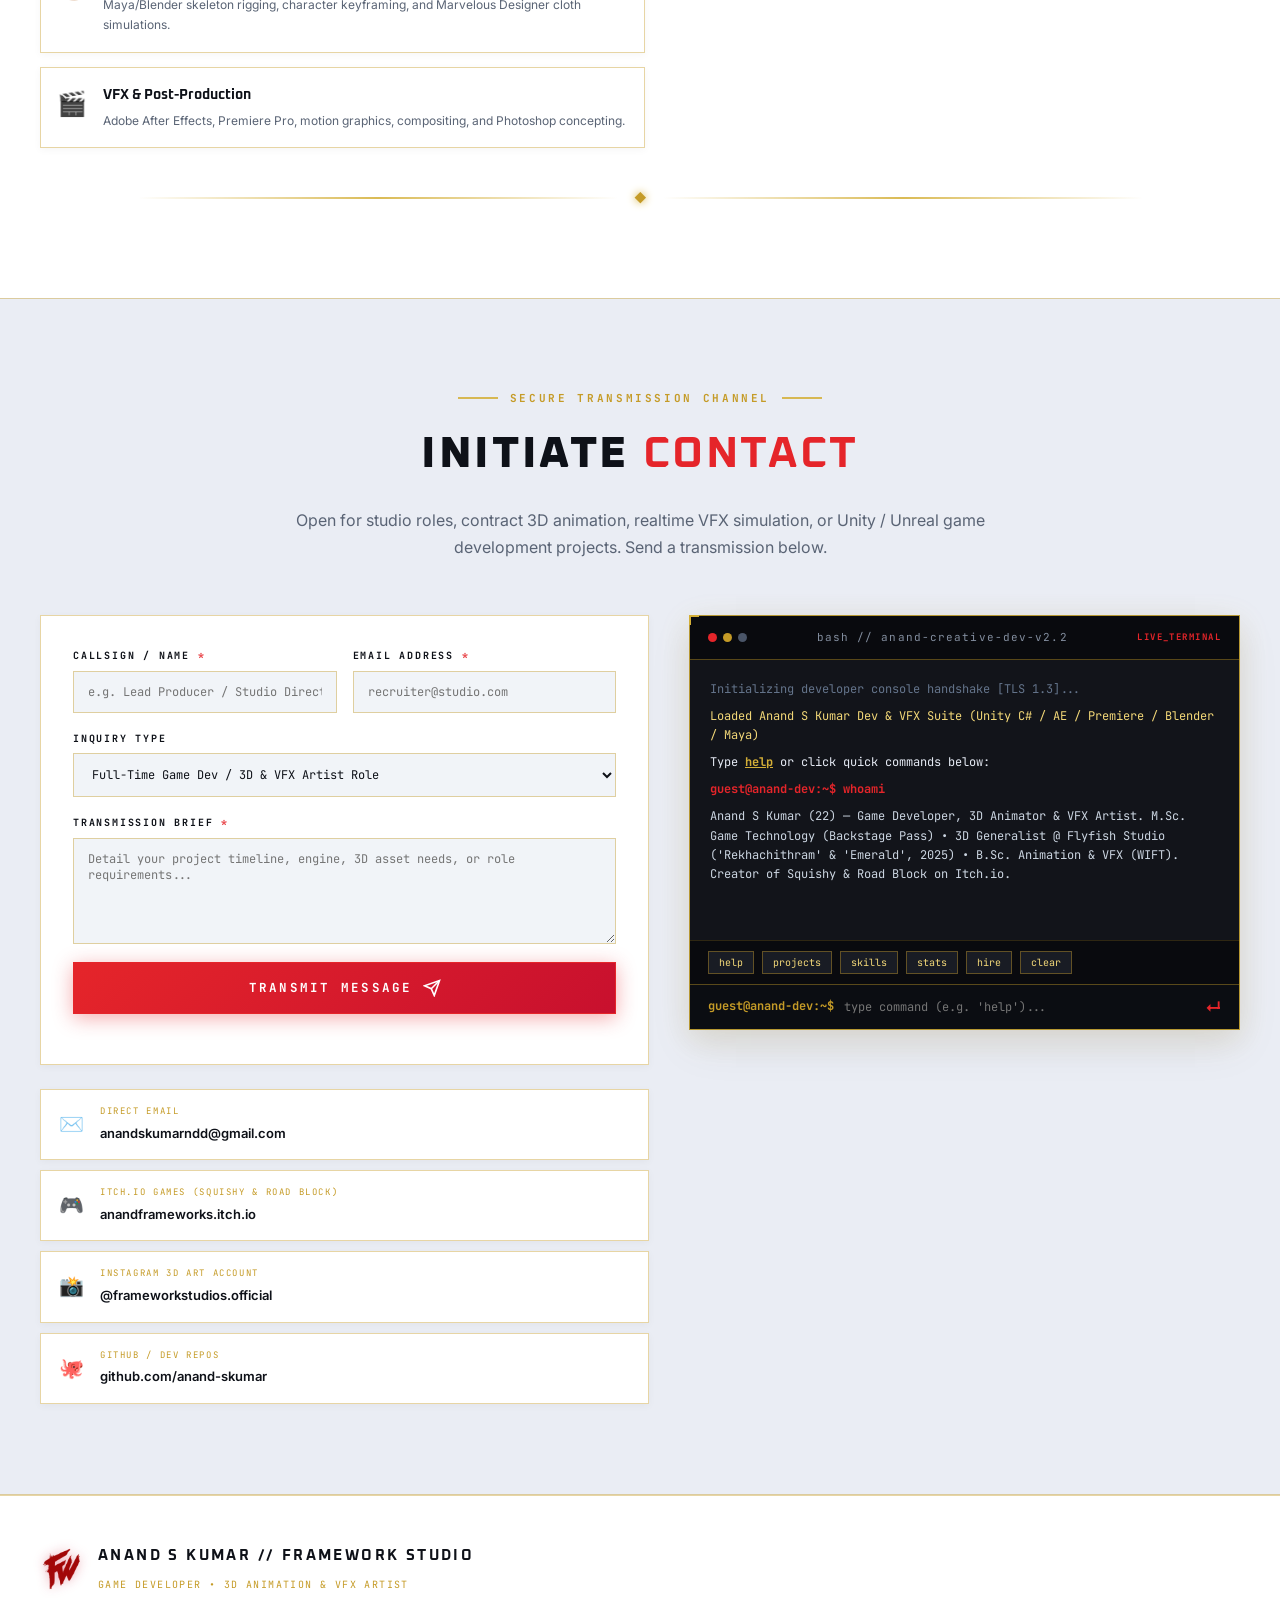
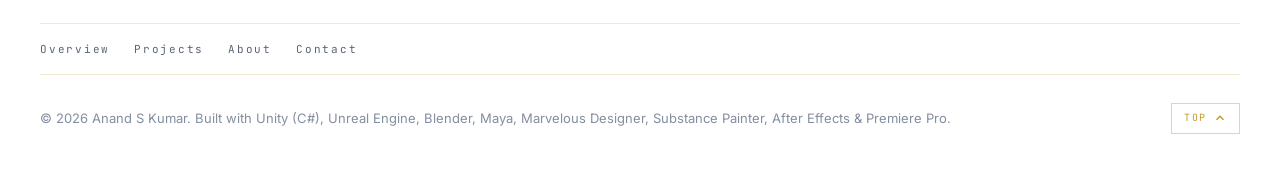
==== commit 44d26b63: "Merge branch 'main' of https://github.com/flipgamesofficial/AnandSKumarPortfolio.github.io" ====
--- a/index.html
+++ b/index.html
@@ -10,6 +10,8 @@
   <link rel="preconnect" href="https://fonts.googleapis.com">
   <link rel="preconnect" href="https://fonts.gstatic.com" crossorigin>
   <link href="https://fonts.googleapis.com/css2?family=Cinzel:wght@600;700;800&family=Inter:wght@300;400;500;600;700&family=JetBrains+Mono:wght@400;500;600;700&family=Oxanium:wght@400;500;600;700;800&display=swap" rel="stylesheet">
+
+  <link rel="icon" type="image/png" href="assets/framework-studio-logo.png">
   
   <link rel="icon" type="image/png" href="assets/framework-studio-logo.png">
 
@@ -876,4 +878,4 @@
   });
 </script>
 </body>
-</html>+</html>
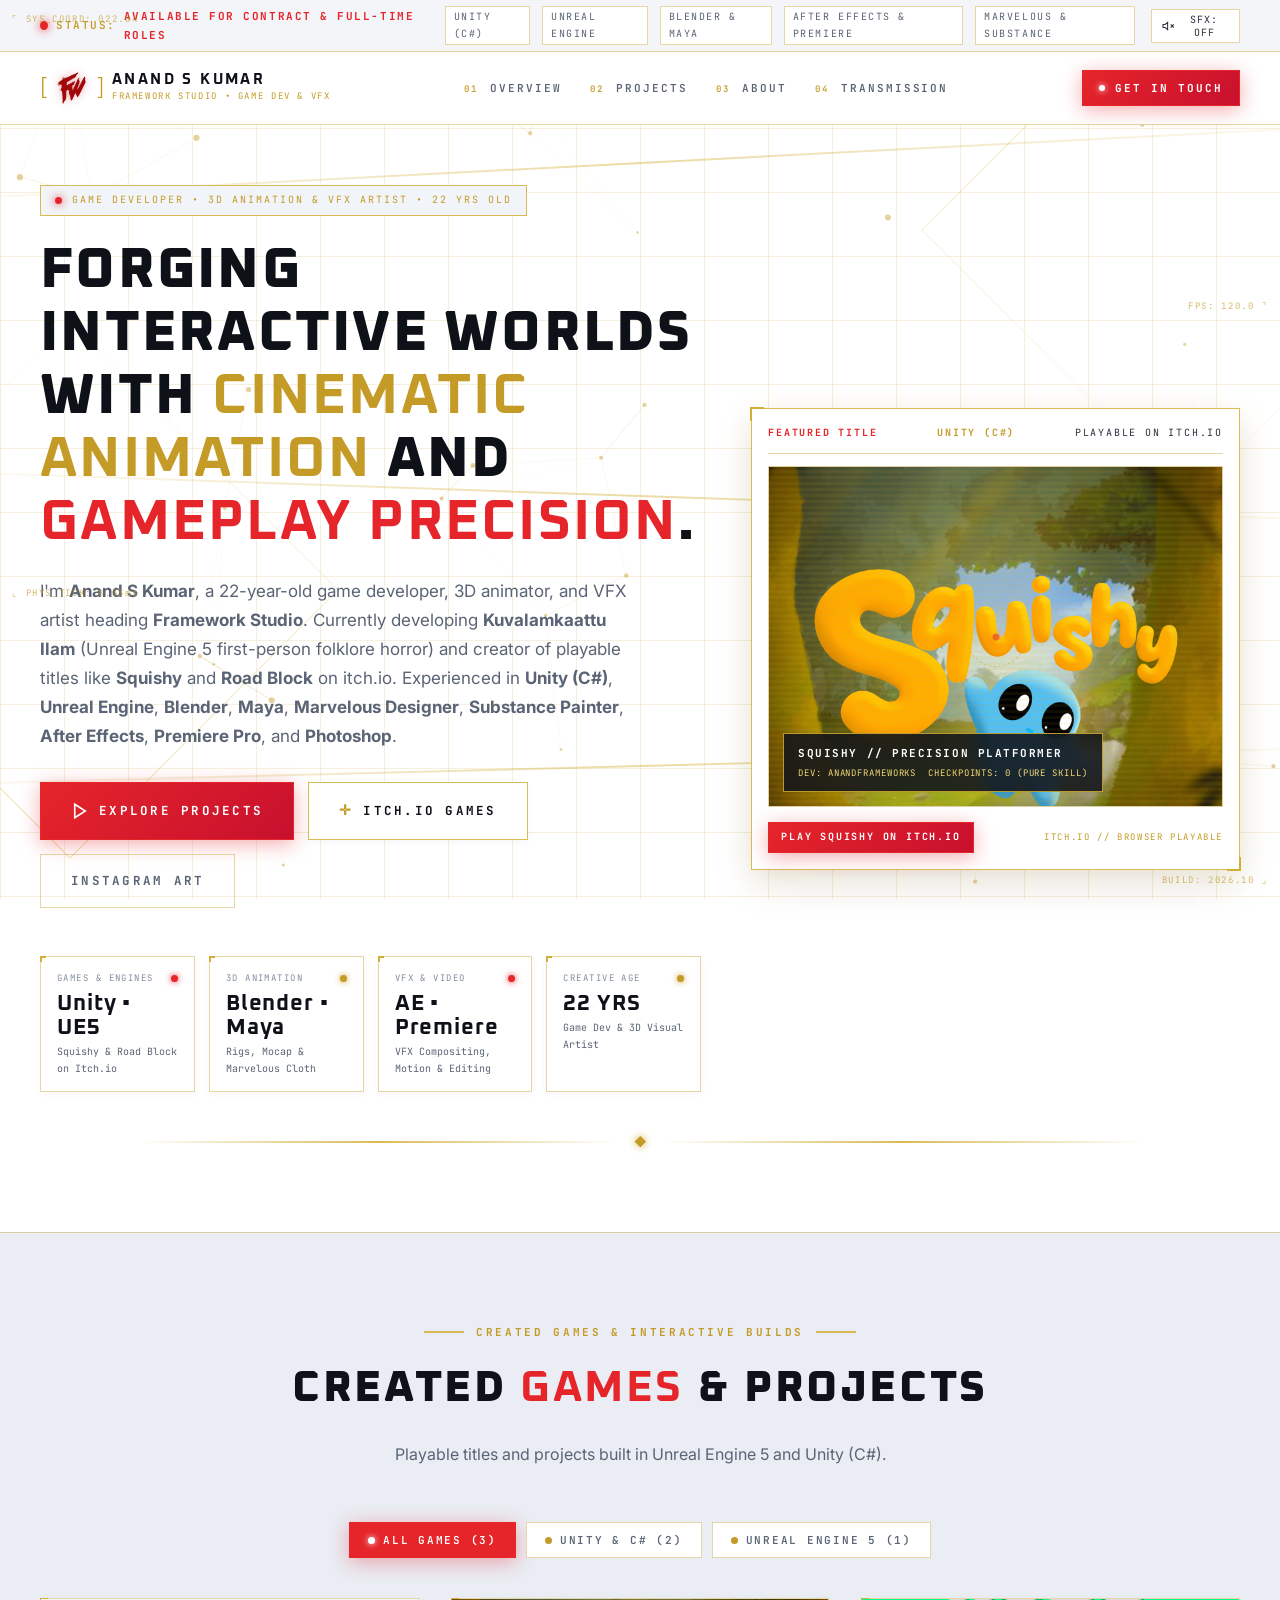
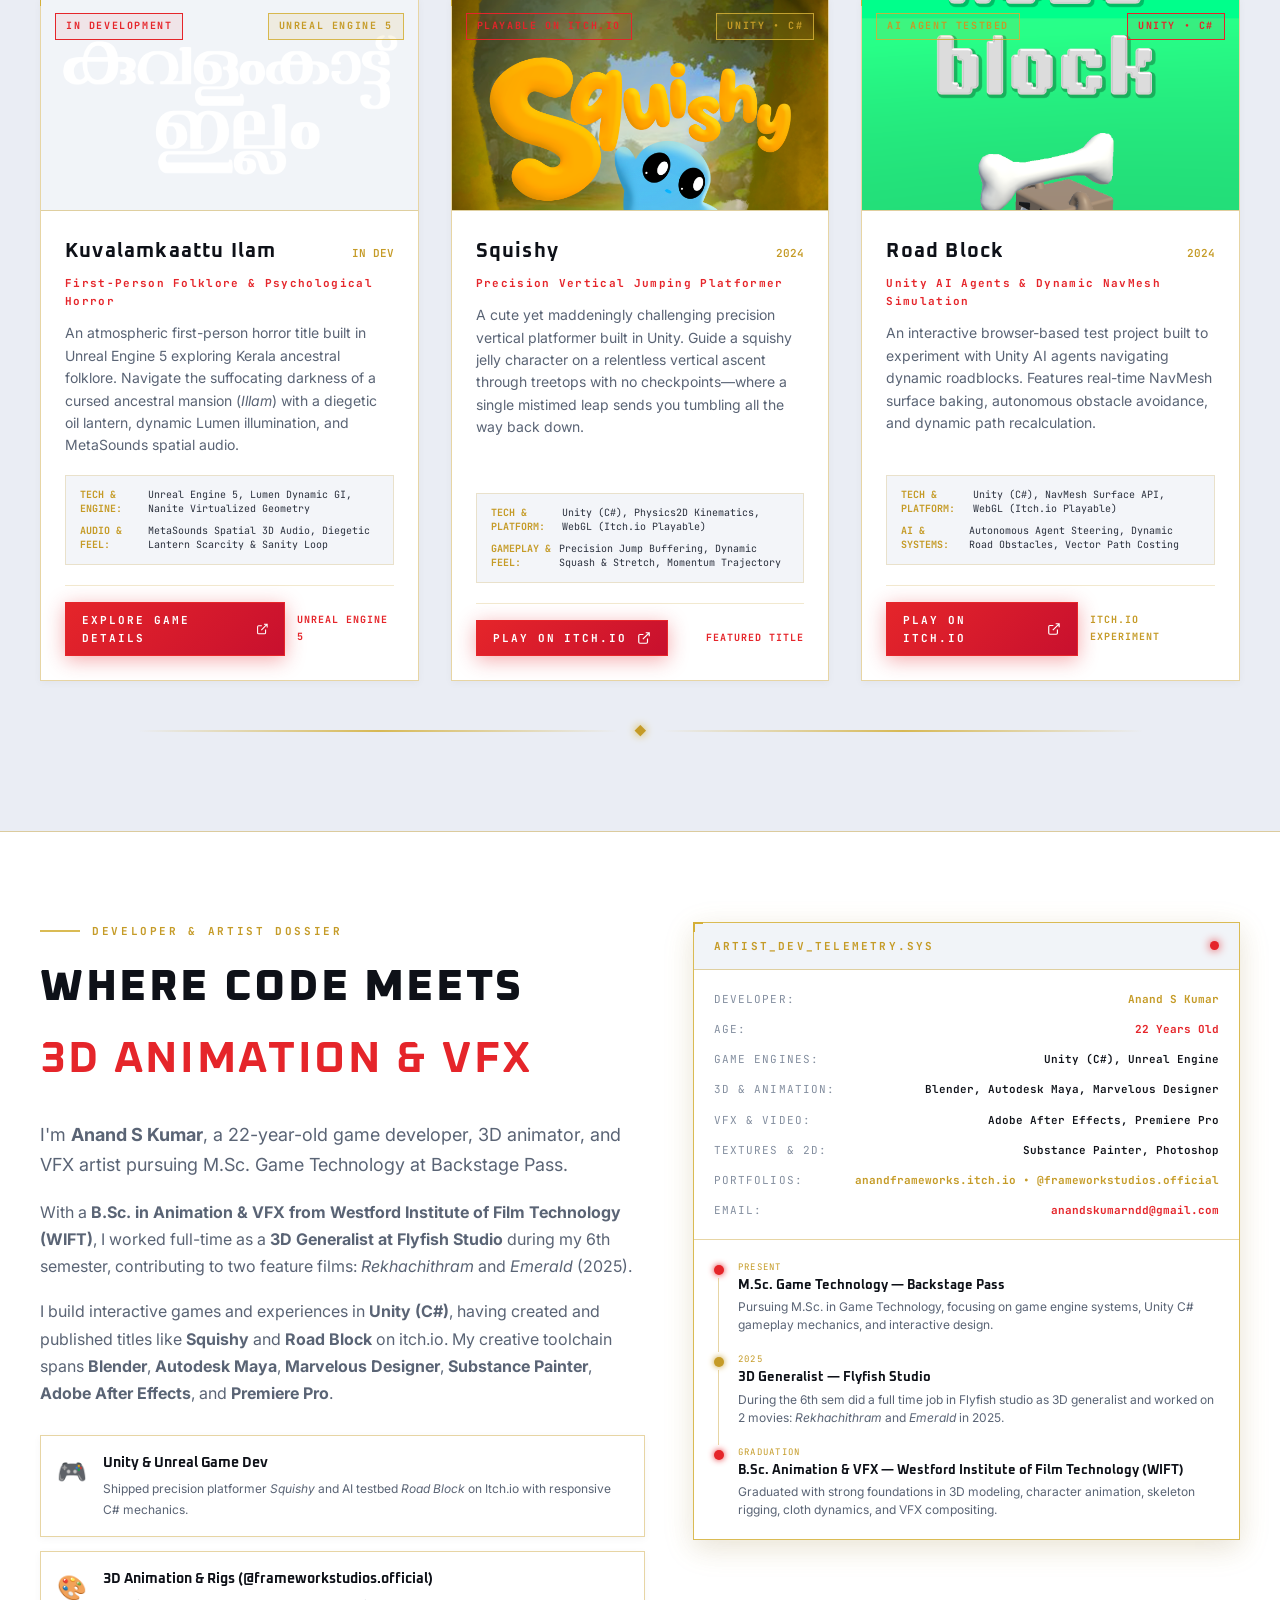
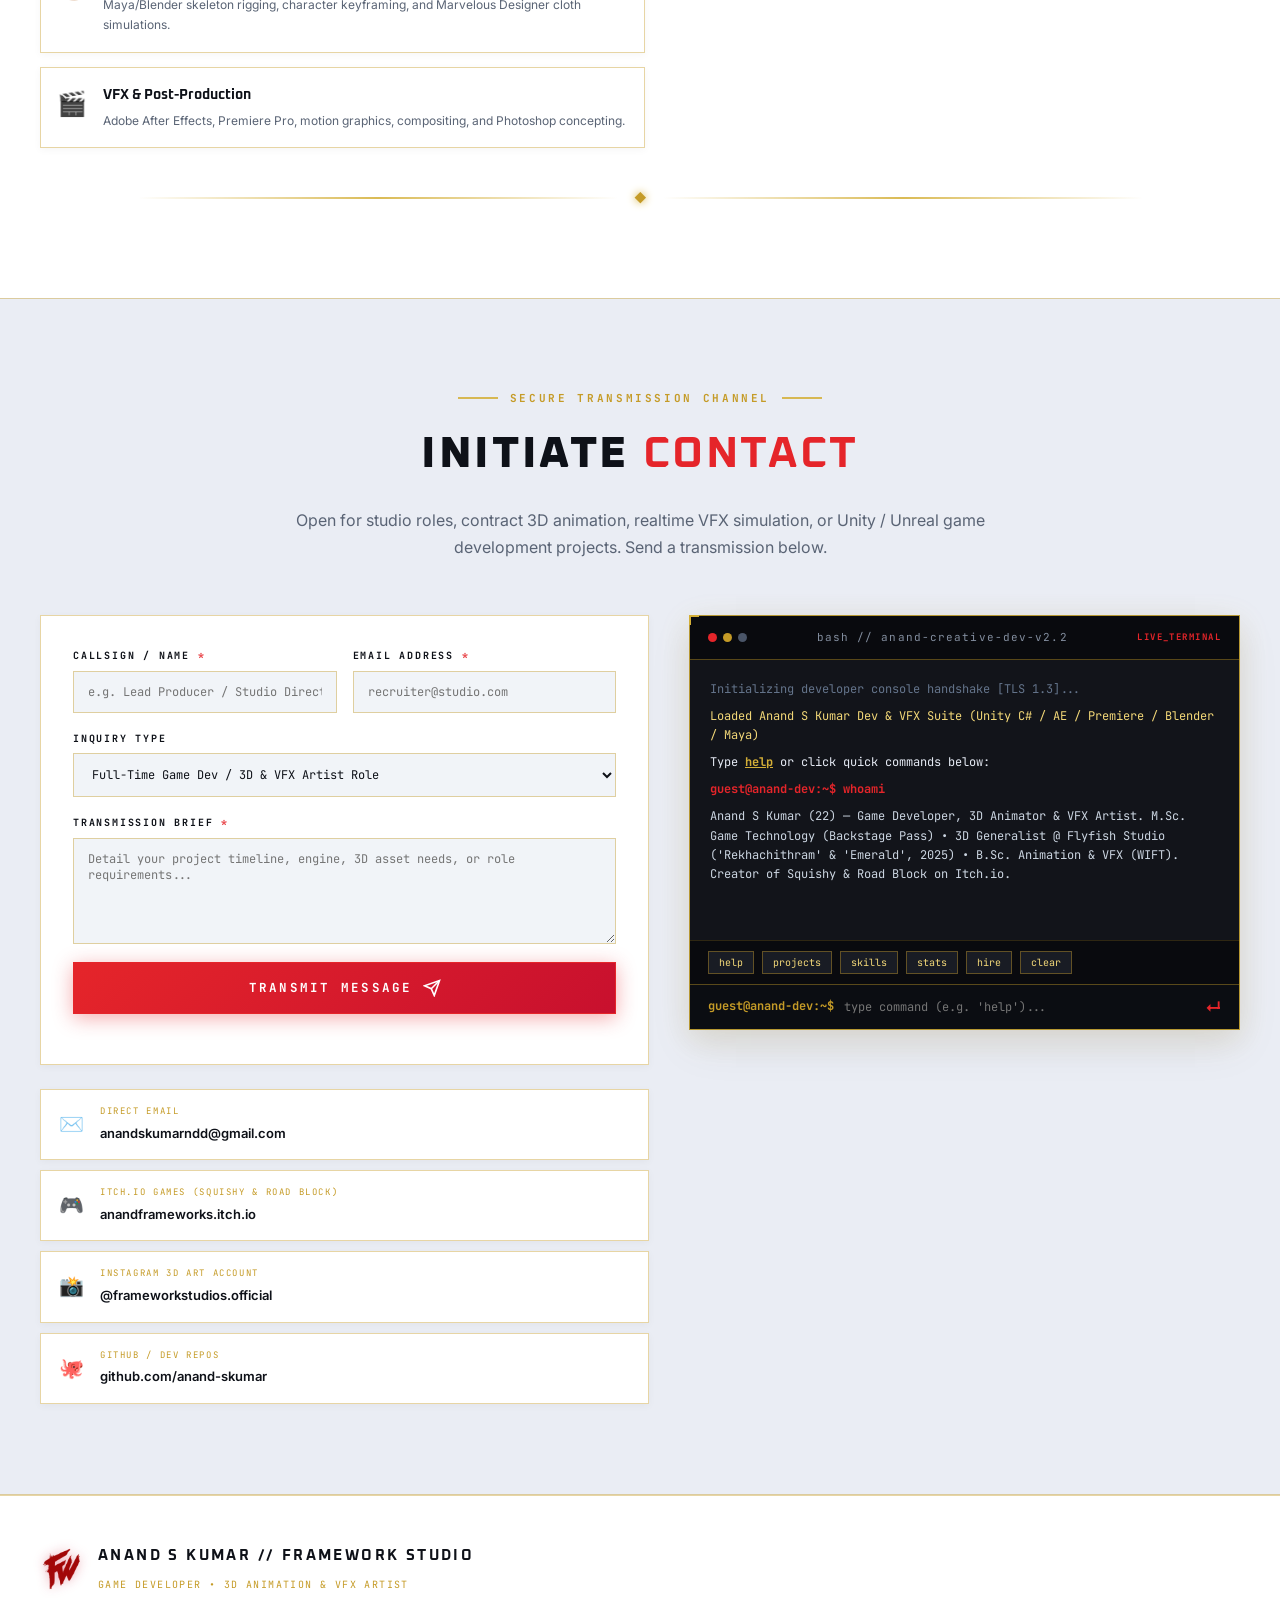
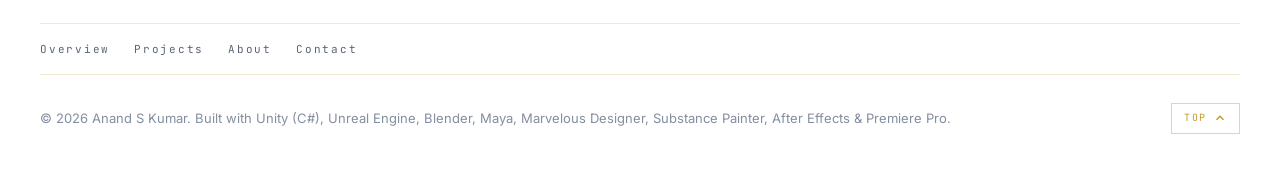
==== commit 25a4db4d: "Web3API key Added" ====
--- a/index.html
+++ b/index.html
@@ -570,7 +570,7 @@
             <form action="https://api.web3forms.com/submit" method="POST" id="contactForm" class="contact-form" novalidate>
 
               <!-- REQUIRED: Your Web3Forms Access Key -->
-              <input type="hidden" name="access_key" value="YOUR_ACCESS_KEY_HERE">
+              <input type="hidden" name="access_key" value="b51e62b0-ddf5-4587-a9b6-ba48ae935b30">
               <input type="hidden" name="subject" value="New Transmission from Kuvalamkaattu Ilam Portfolio">
               <input type="checkbox" name="botcheck" class="hidden" style="display: none;">
             
@@ -692,80 +692,6 @@
       </div>
     </section>
 
-            <!-- Direct Contact Links
-            <div class="contact-cards">
-              <a href="mailto:anandskumarndd@gmail.com" class="contact-pill-card">
-                <span class="contact-pill-card__icon">✉️</span>
-                <div>
-                  <span class="contact-pill-card__label">DIRECT EMAIL</span>
-                  <span class="contact-pill-card__value">anandskumarndd@gmail.com</span>
-                </div>
-              </a>
-
-              <a href="https://anandframeworks.itch.io" target="_blank" rel="noopener noreferrer" class="contact-pill-card">
-                <span class="contact-pill-card__icon">🎮</span>
-                <div>
-                  <span class="contact-pill-card__label">ITCH.IO GAMES (SQUISHY &amp; ROAD BLOCK)</span>
-                  <span class="contact-pill-card__value">anandframeworks.itch.io</span>
-                </div>
-              </a>
-
-              <a href="https://www.instagram.com/frameworkstudios.official" target="_blank" rel="noopener noreferrer" class="contact-pill-card">
-                <span class="contact-pill-card__icon">📸</span>
-                <div>
-                  <span class="contact-pill-card__label">INSTAGRAM 3D ART ACCOUNT</span>
-                  <span class="contact-pill-card__value">@frameworkstudios.official</span>
-                </div>
-              </a>
-
-              <a href="https://github.com" target="_blank" rel="noopener noreferrer" class="contact-pill-card">
-                <span class="contact-pill-card__icon">🐙</span>
-                <div>
-                  <span class="contact-pill-card__label">GITHUB / DEV REPOS</span>
-                  <span class="contact-pill-card__value">github.com/anand-skumar</span>
-                </div>
-              </a>
-            </div>
-
-          </div> -->
-
-          <!-- Interactive Sci-Fi Dev Console (Right)
-          <div class="contact-grid__terminal-col">
-            <div class="terminal-card">
-              <div class="terminal-card__top">
-                <div class="terminal-dots">
-                  <span class="dot dot--red"></span>
-                  <span class="dot dot--gold"></span>
-                  <span class="dot dot--grey"></span>
-                </div>
-                <span class="terminal-card__title">bash // anand-creative-dev-v2.2</span>
-                <span class="terminal-badge">LIVE_TERMINAL</span>
-              </div>
-
-              <div class="terminal-card__screen" id="terminalOutput">
-                <div class="term-line term-line--dim">Initializing developer console handshake [TLS 1.3]...</div>
-                <div class="term-line term-line--gold">Loaded Anand S Kumar Dev &amp; VFX Suite (Unity C# / AE / Premiere / Blender / Maya)</div>
-                <div class="term-line">Type <span class="term-highlight">help</span> or click quick commands below:</div>
-                <div class="term-line term-line--accent">guest@anand-dev:~$ whoami</div>
-                <div class="term-line term-line--out">Anand S Kumar (22) — Game Developer, 3D Animator &amp; VFX Artist. M.Sc. Game Technology (Backstage Pass) • 3D Generalist @ Flyfish Studio ('Rekhachithram' &amp; 'Emerald', 2025) • B.Sc. Animation &amp; VFX (WIFT). Creator of Squishy &amp; Road Block on Itch.io.</div>
-              </div> -->
-
-              <!-- Quick Command Pills -->
-              <!-- <div class="terminal-chips">
-                <button type="button" class="term-chip" data-cmd="help">help</button>
-                <button type="button" class="term-chip" data-cmd="projects">projects</button>
-                <button type="button" class="term-chip" data-cmd="skills">skills</button>
-                <button type="button" class="term-chip" data-cmd="stats">stats</button>
-                <button type="button" class="term-chip" data-cmd="hire">hire</button>
-                <button type="button" class="term-chip" data-cmd="clear">clear</button>
-              </div> -->
-
-              <!-- Interactive Terminal Input
-              <form id="terminalForm" class="terminal-form">
-                <span class="terminal-prompt">guest@anand-dev:~$</span>
-                <input type="text" id="terminalInput" class="terminal-input" placeholder="type command (e.g. 'help')..." autocomplete="off" spellcheck="false">
-                <button type="submit" class="terminal-submit-btn" aria-label="Execute command">↵</button>
-              </form> -->
             </div>
           </div>
 
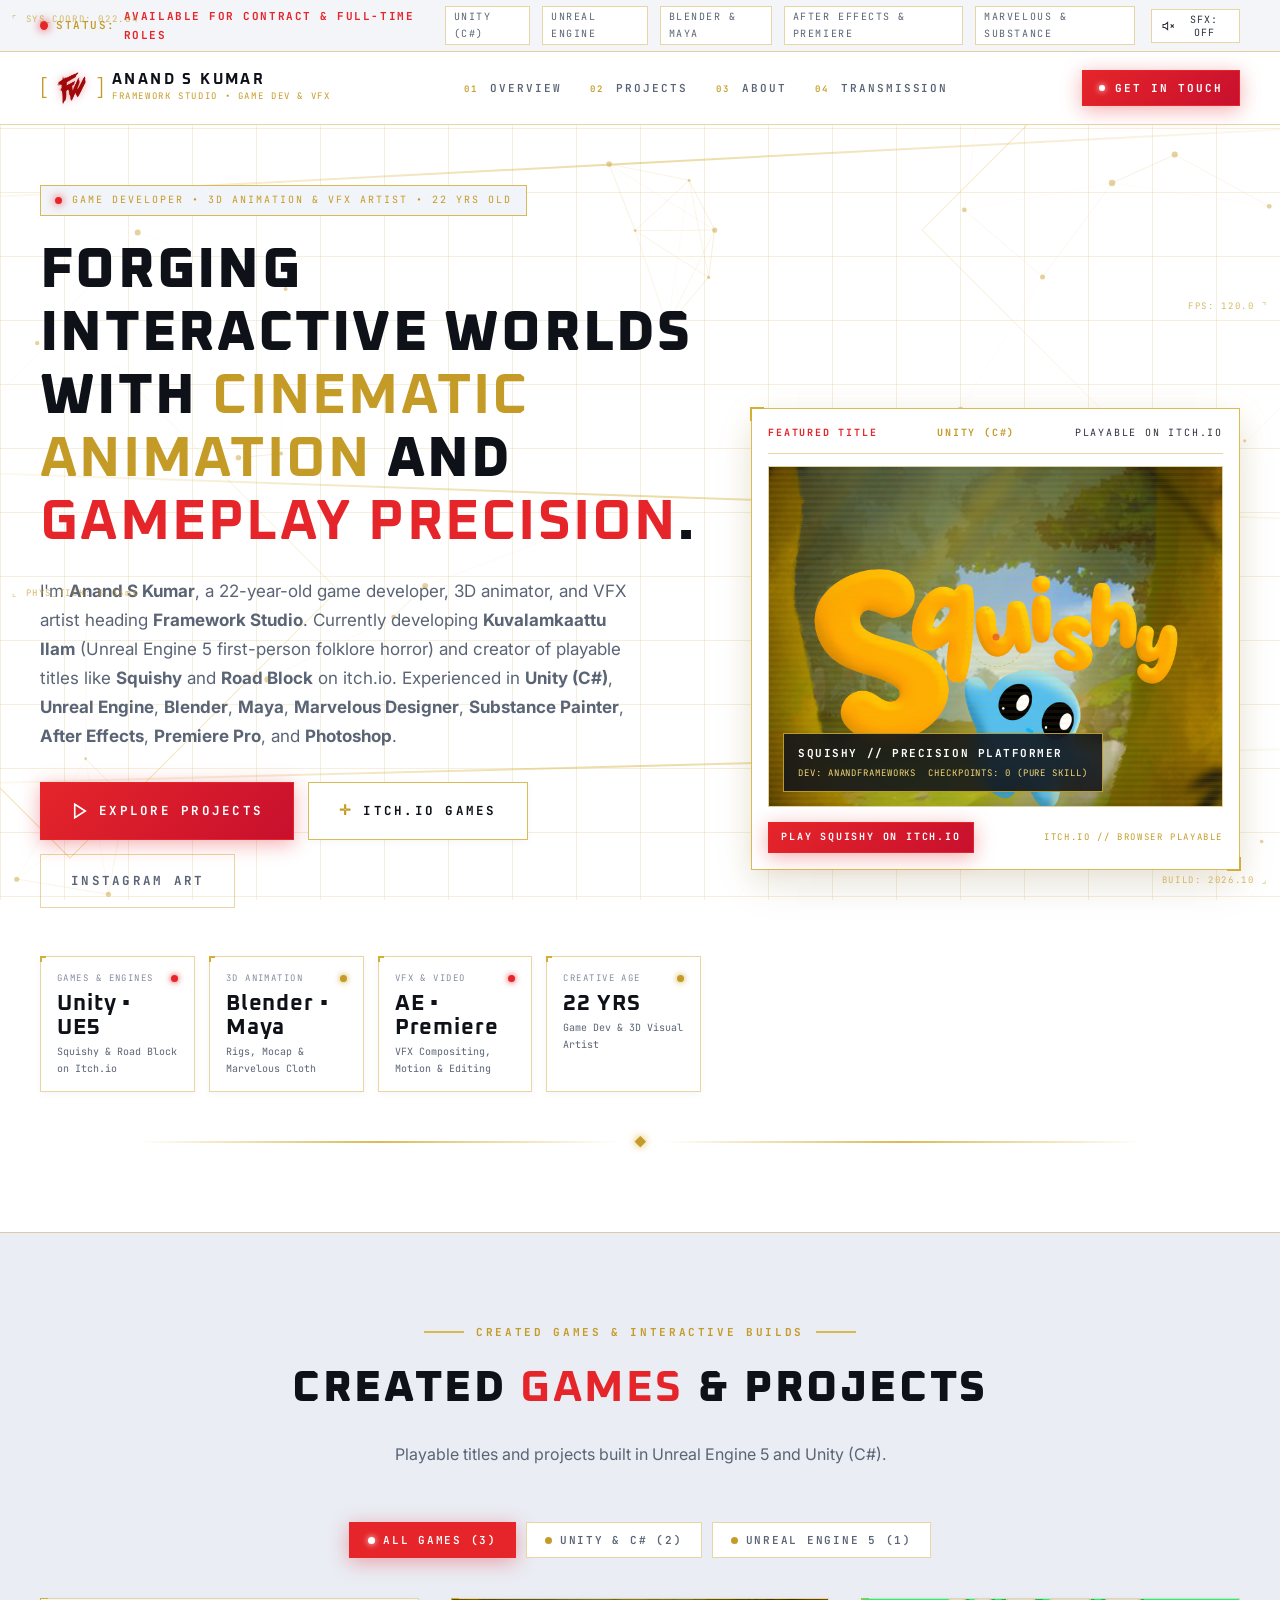
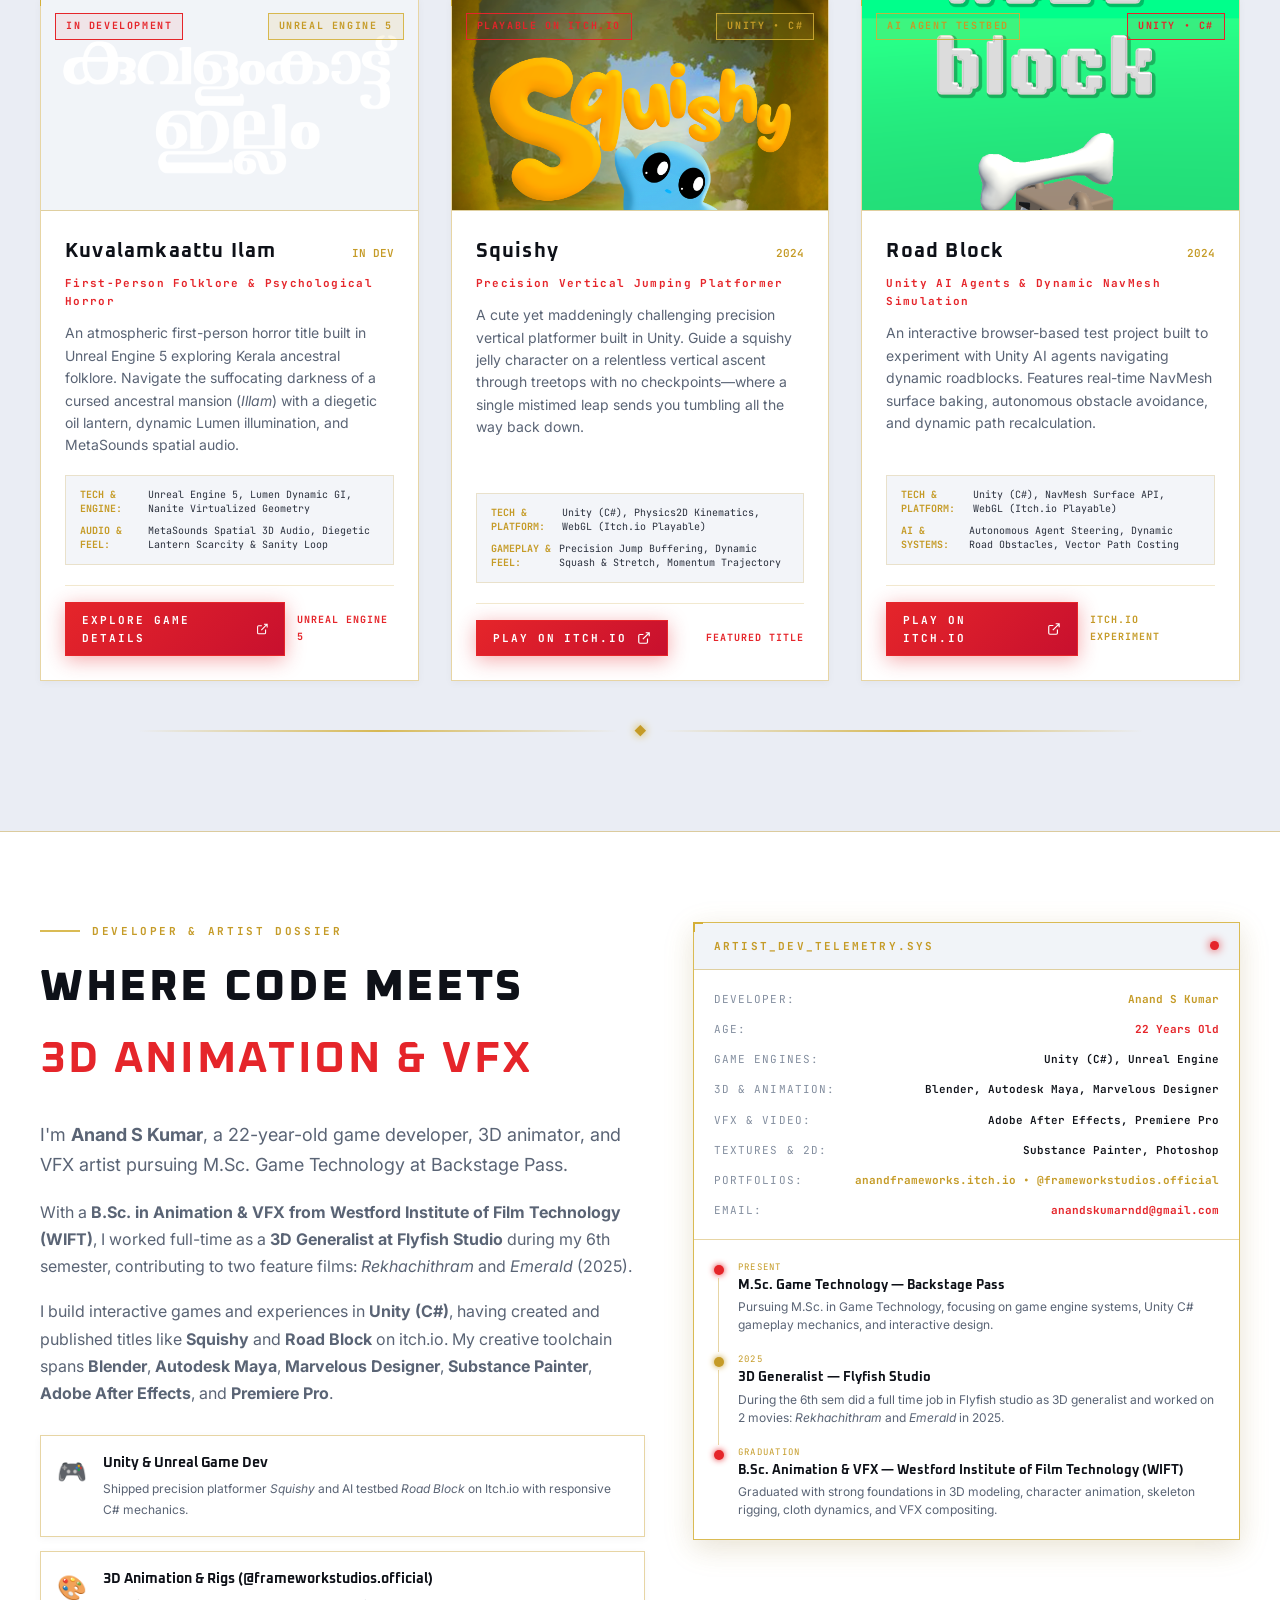
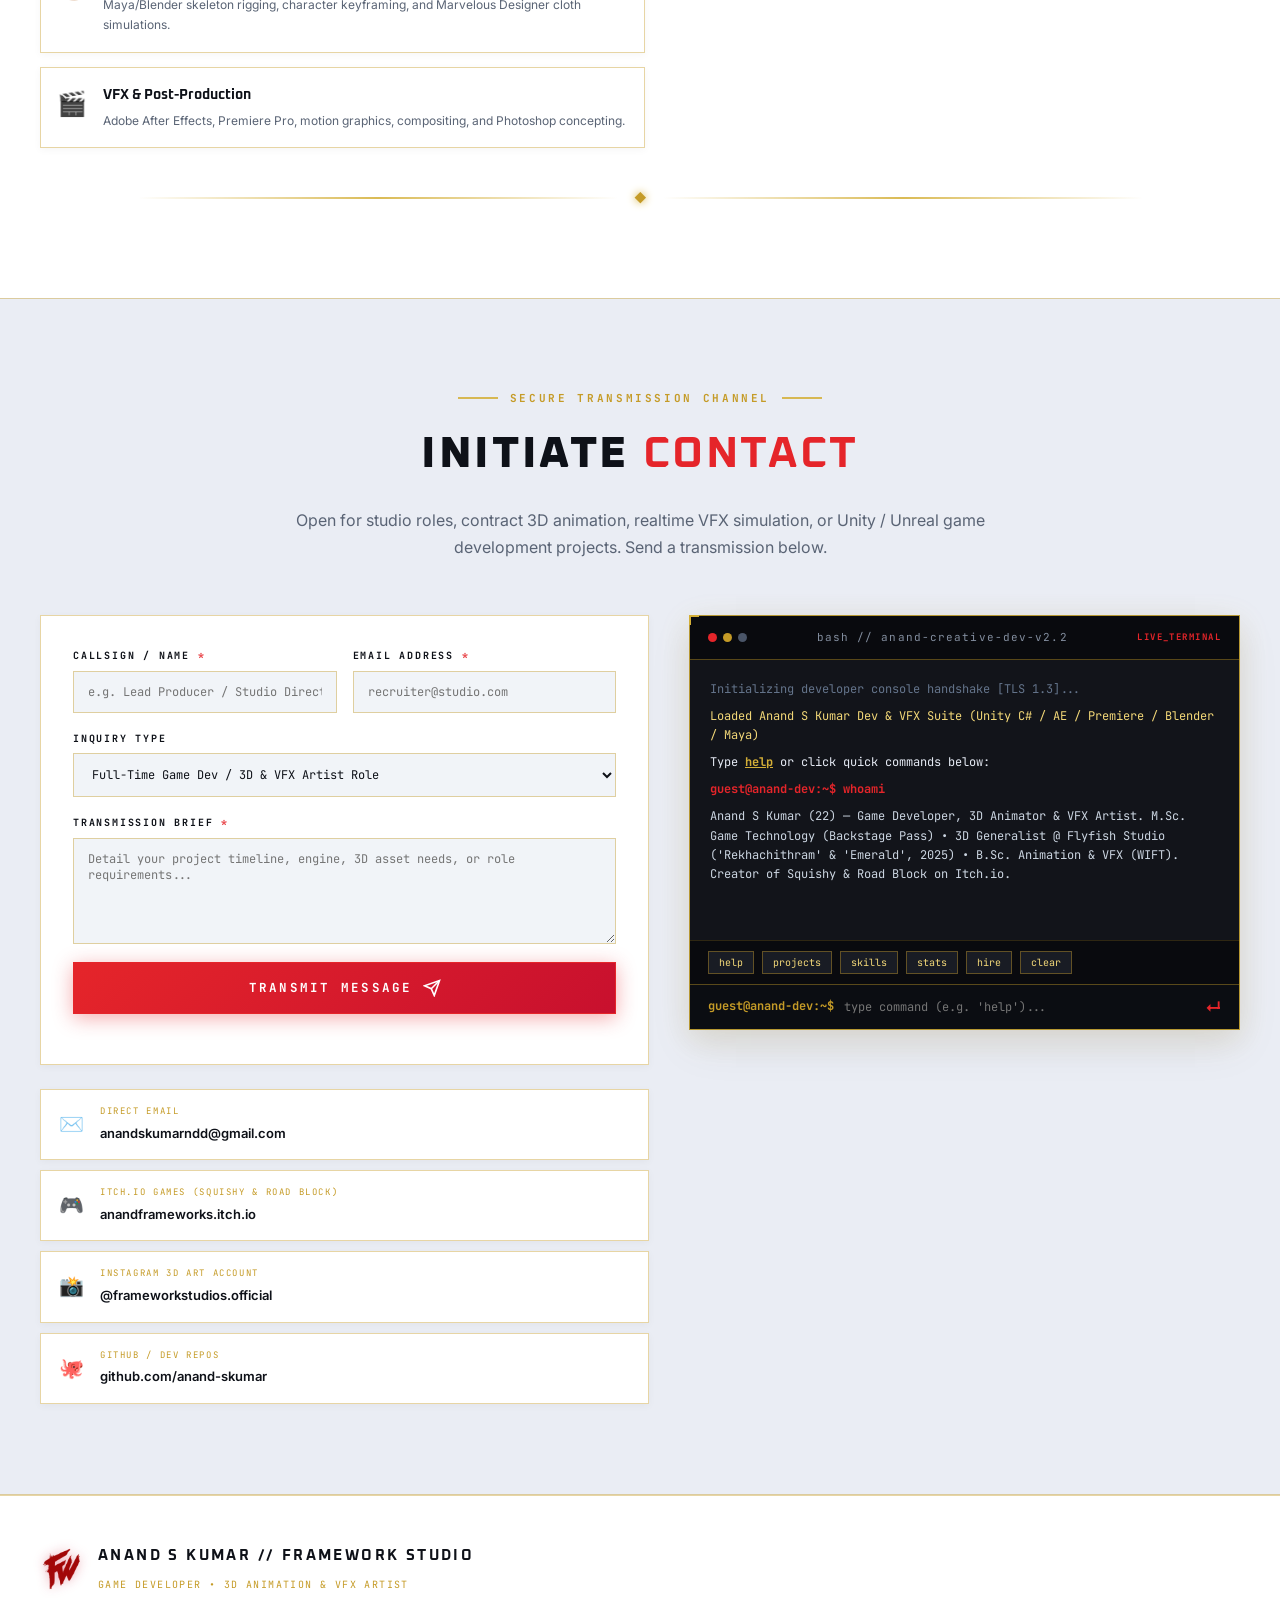
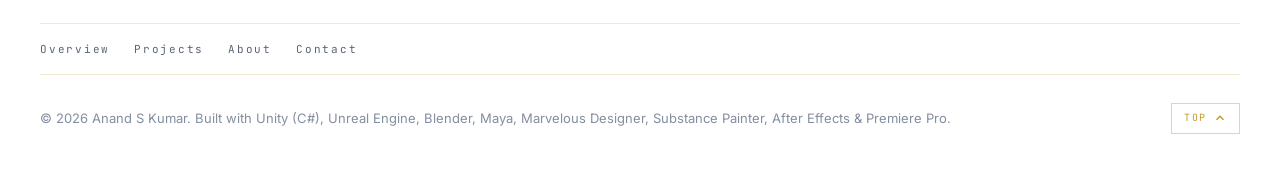
==== commit b7ae3f69: "EmailUpadte" ====
--- a/index.html
+++ b/index.html
@@ -615,7 +615,7 @@
           
             <!-- DIRECT CONTACT CARDS (Stacked below the form on the left side) -->
             <div class="contact-cards">
-              <a href="mailto:anandskumarndd@gmail.com" class="contact-pill-card">
+              <a href="https://mail.google.com/mail/?view=cm&fs=1&to=anandskumarndd@gmail.com&su=Portfolio+Inquiry" target="_blank" rel="noopener noreferrer" class="contact-pill-card">
                 <span class="contact-pill-card__icon">✉️</span>
                 <div>
                   <span class="contact-pill-card__label">DIRECT EMAIL</span>
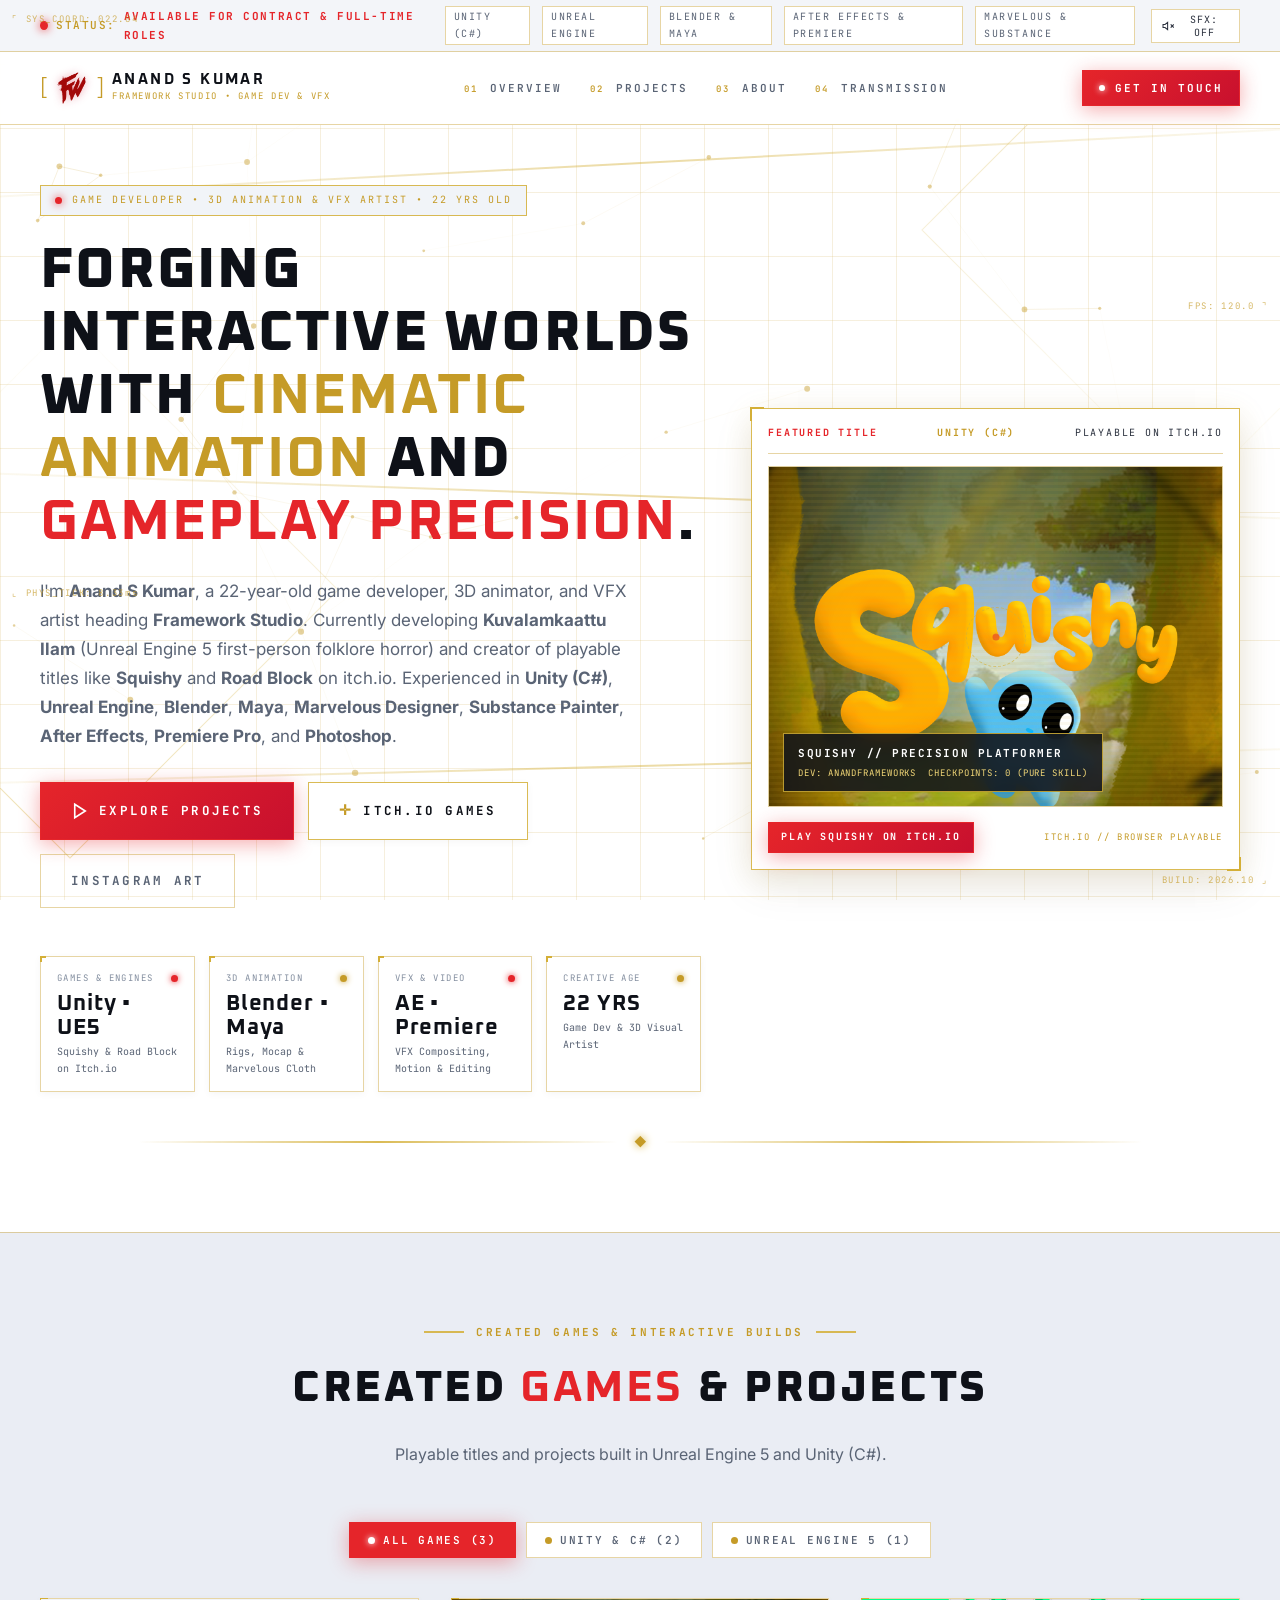
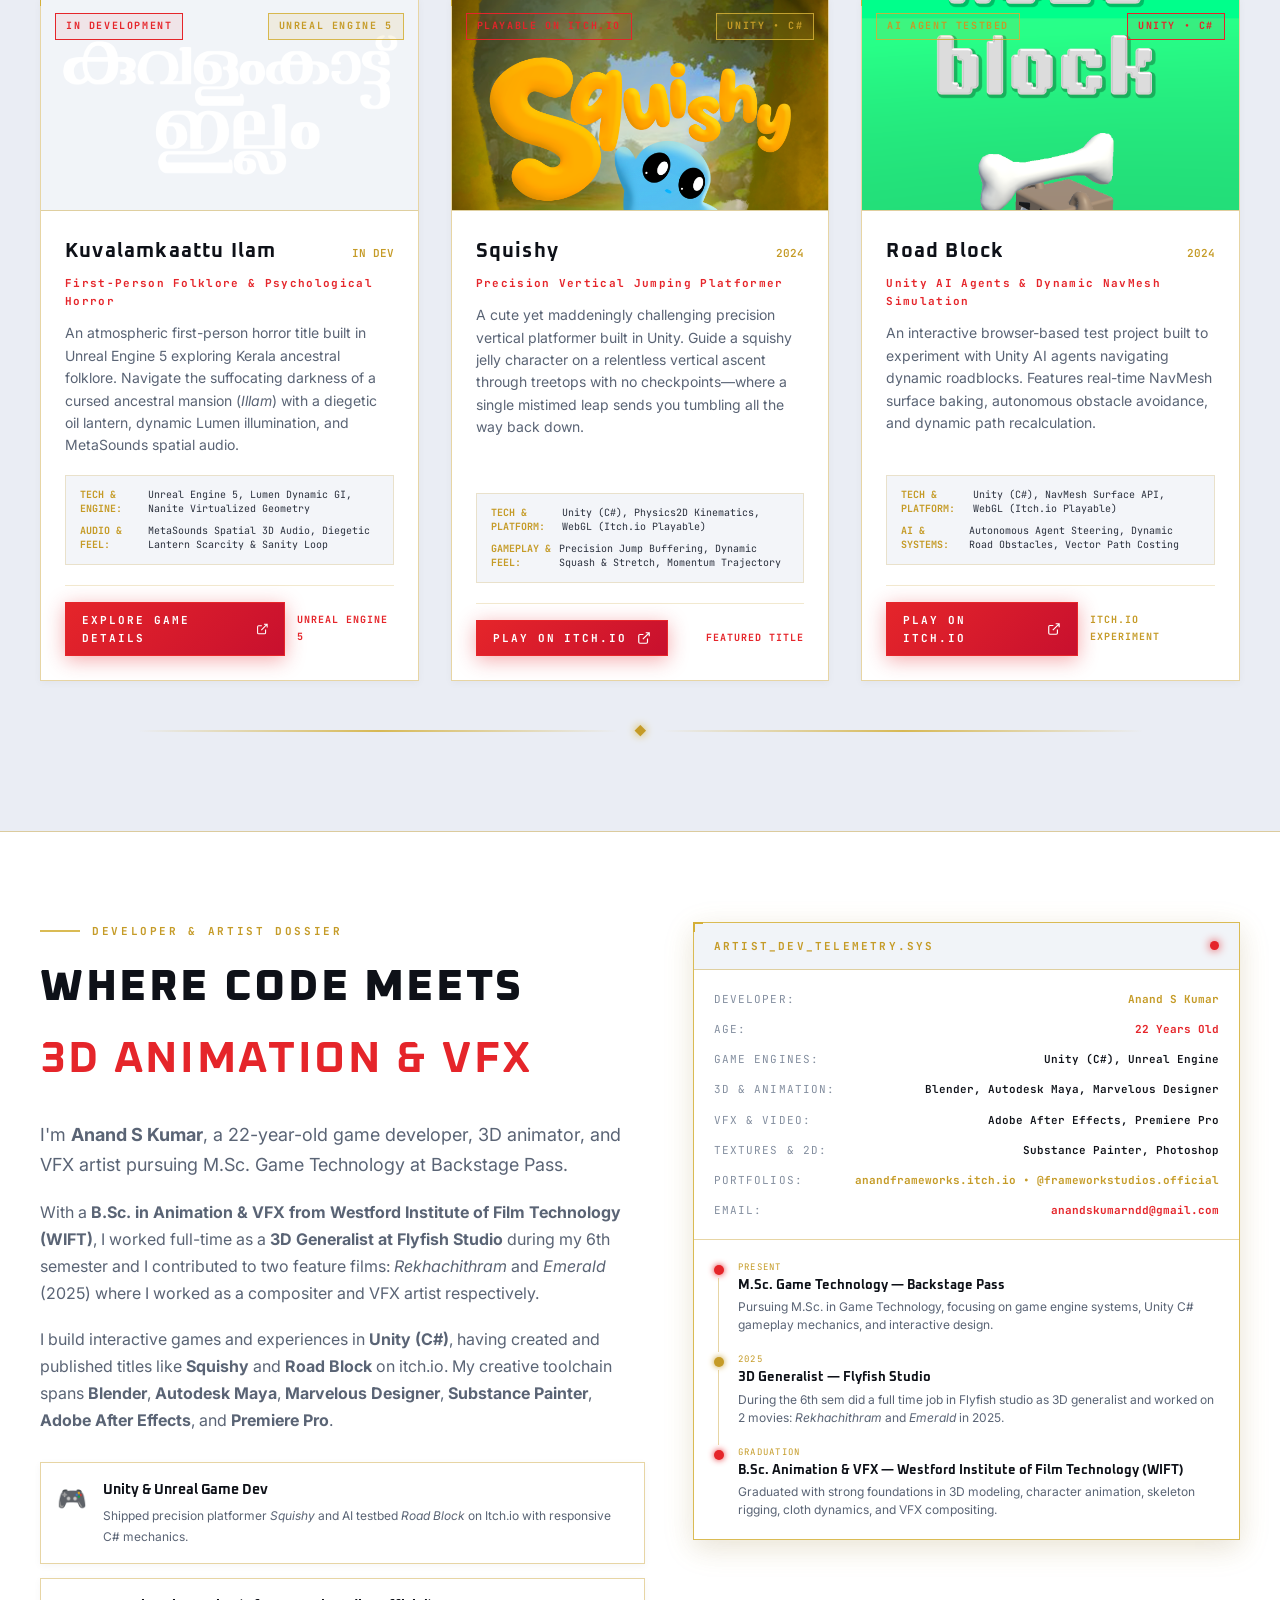
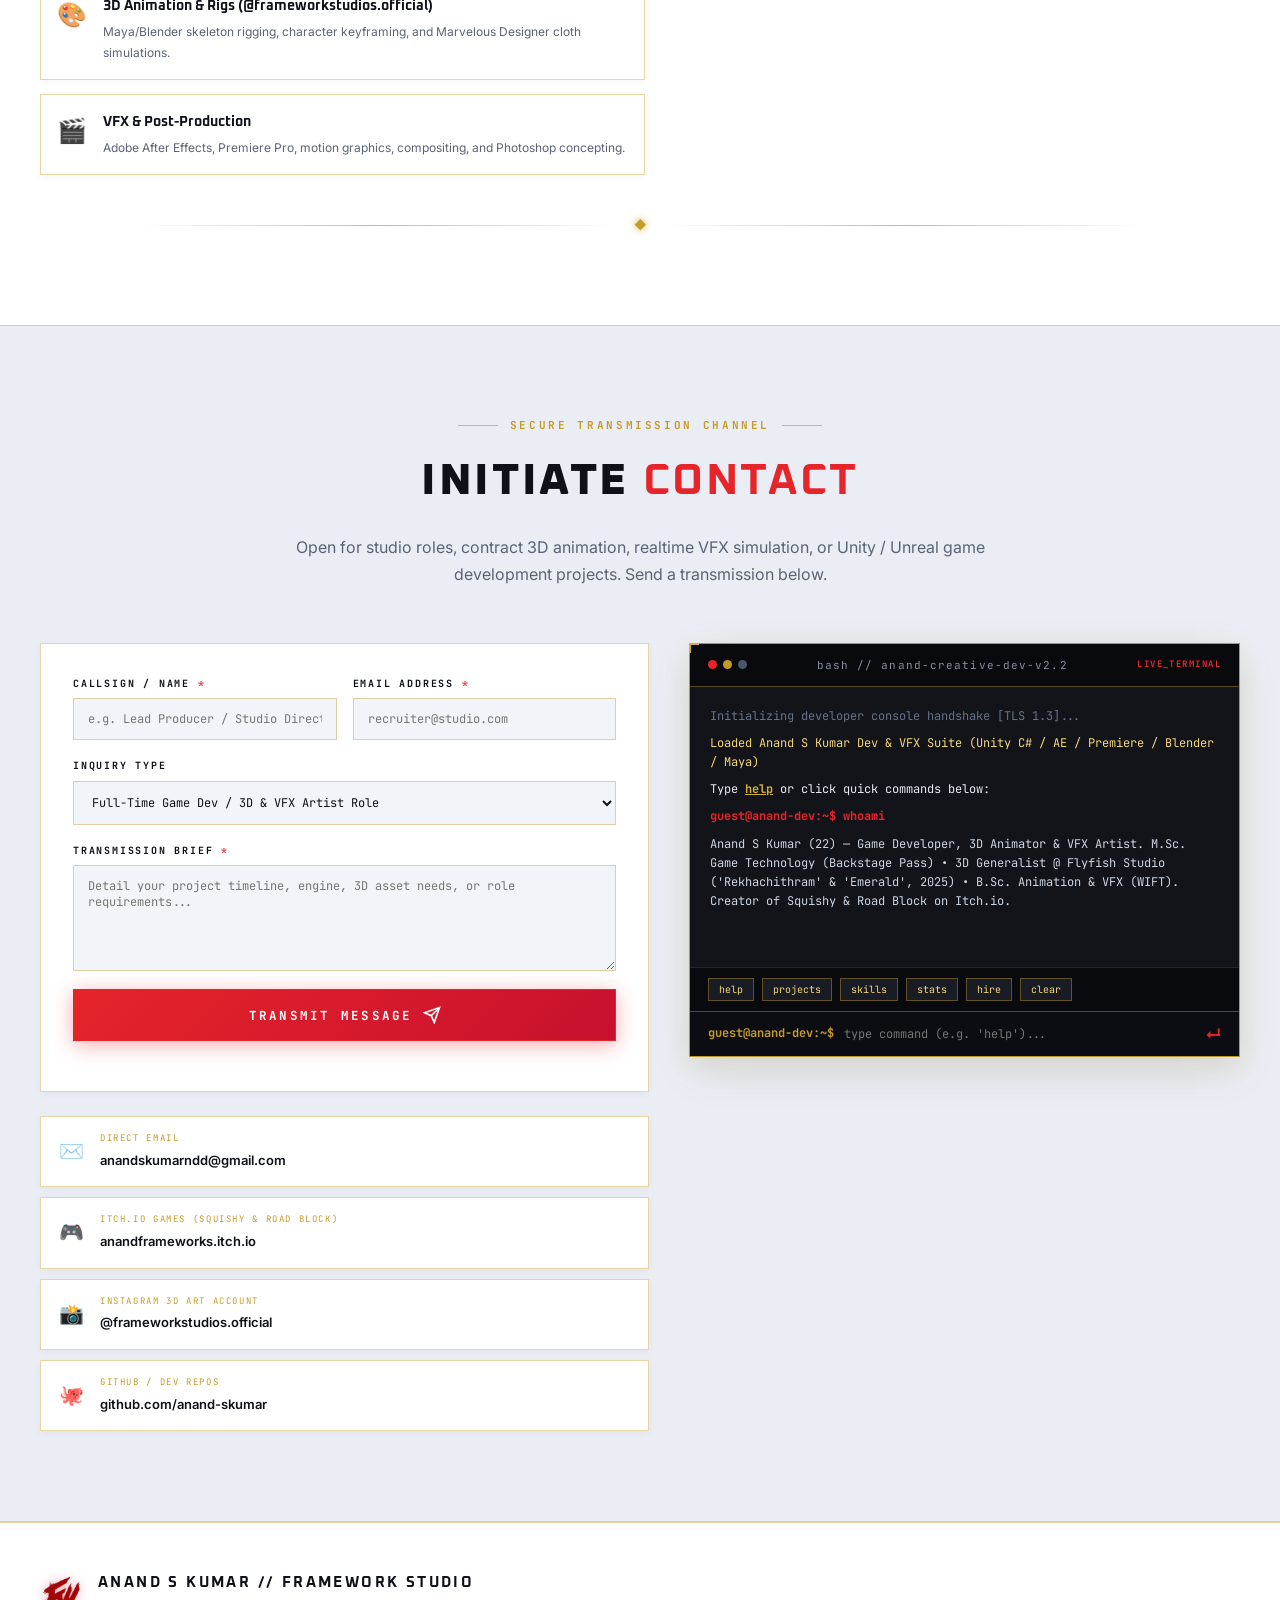
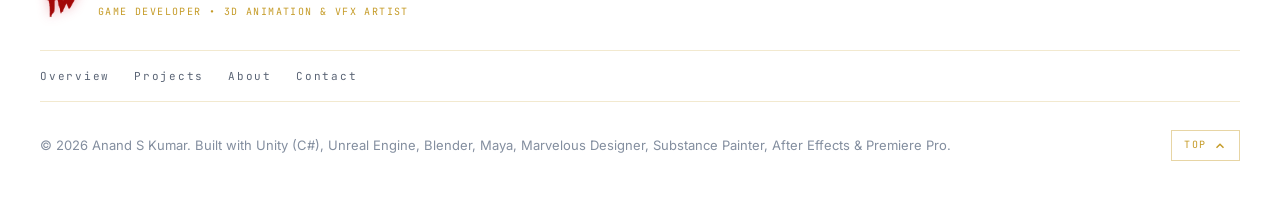
==== commit 73dcb782: "Added art gallery" ====
--- a/index.html
+++ b/index.html
@@ -16,6 +16,28 @@
   <link rel="icon" type="image/png" href="assets/framework-studio-logo.png">
 
   <link rel="stylesheet" href="styles.css">
+  <script>
+    const MY_BIRTH_DATE = "2004-06-05"; // Set to your exact birth date
+
+      function calculateAge(birthDateString) {
+          const birthDate = new Date(birthDateString);
+          const today = new Date();
+          let age = today.getFullYear() - birthDate.getFullYear();
+          const monthDifference = today.getMonth() - birthDate.getMonth();
+          
+          if (monthDifference < 0 || (monthDifference === 0 && today.getDate() < birthDate.getDate())) {
+              age--;
+          }
+          return age;
+      }
+
+      document.addEventListener("DOMContentLoaded", function() {
+          const currentAge = calculateAge(MY_BIRTH_DATE);
+          document.querySelectorAll(".dynamic-age").forEach(element => {
+              element.textContent = currentAge;
+          });
+      });
+  </script>
 </head>
 <body class="light-theme">
   <!-- Subtle Audio State Indicator -->
@@ -115,7 +137,7 @@
         <div class="hero__content">
           <div class="hero__badge">
             <span class="hero__badge-pulse"></span>
-            <span class="hero__badge-text">GAME DEVELOPER • 3D ANIMATION &amp; VFX ARTIST • 22 YRS OLD</span>
+            <span class="hero__badge-text">GAME DEVELOPER • 3D ANIMATION &amp; VFX ARTIST • <span class="dynamic-age"></span> YRS OLD</span>
           </div>
 
           <h1 class="hero__title">
@@ -123,7 +145,7 @@
           </h1>
 
           <p class="hero__lead">
-            I'm <strong>Anand S Kumar</strong>, a 22-year-old game developer, 3D animator, and VFX artist heading <strong>Framework Studio</strong>. Currently developing <strong>Kuvalamkaattu Ilam</strong> (Unreal Engine 5 first-person folklore horror) and creator of playable titles like <strong>Squishy</strong> and <strong>Road Block</strong> on itch.io. Experienced in <strong>Unity (C#)</strong>, <strong>Unreal Engine</strong>, <strong>Blender</strong>, <strong>Maya</strong>, <strong>Marvelous Designer</strong>, <strong>Substance Painter</strong>, <strong>After Effects</strong>, <strong>Premiere Pro</strong>, and <strong>Photoshop</strong>.
+            I'm <strong>Anand S Kumar</strong>, a <span class="dynamic-age"></span>-year-old game developer, 3D animator, and VFX artist heading <strong>Framework Studio</strong>. Currently developing <strong>Kuvalamkaattu Ilam</strong> (Unreal Engine 5 first-person folklore horror) and creator of playable titles like <strong>Squishy</strong> and <strong>Road Block</strong> on itch.io. Experienced in <strong>Unity (C#)</strong>, <strong>Unreal Engine</strong>, <strong>Blender</strong>, <strong>Maya</strong>, <strong>Marvelous Designer</strong>, <strong>Substance Painter</strong>, <strong>After Effects</strong>, <strong>Premiere Pro</strong>, and <strong>Photoshop</strong>.
           </p>
 
           <div class="hero__actions">
@@ -177,7 +199,7 @@
                 <span class="metric-card__tag">CREATIVE AGE</span>
                 <span class="metric-card__dot metric-card__dot--gold"></span>
               </div>
-              <div class="metric-card__val">22 YRS</div>
+              <div class="metric-card__val"><span class="dynamic-age"></span> YRS</div>
               <div class="metric-card__desc">Game Dev &amp; 3D Visual Artist</div>
             </div>
           </div>
@@ -425,10 +447,10 @@
             </div>
 
             <p class="about-lead">
-              I'm <strong>Anand S Kumar</strong>, a 22-year-old game developer, 3D animator, and VFX artist pursuing M.Sc. Game Technology at Backstage Pass.
+              I'm <strong>Anand S Kumar</strong>, a <span class="dynamic-age"></span>-year-old game developer, 3D animator, and VFX artist pursuing M.Sc. Game Technology at Backstage Pass.
             </p>
             <p>
-              With a <strong>B.Sc. in Animation &amp; VFX from Westford Institute of Film Technology (WIFT)</strong>, I worked full-time as a <strong>3D Generalist at Flyfish Studio</strong> during my 6th semester, contributing to two feature films: <em>Rekhachithram</em> and <em>Emerald</em> (2025).
+              With a <strong>B.Sc. in Animation &amp; VFX from Westford Institute of Film Technology (WIFT)</strong>, I worked full-time as a <strong>3D Generalist at Flyfish Studio</strong> during my 6th semester and I contributed to two feature films: <em>Rekhachithram</em> and <em>Emerald</em> (2025) where I worked as a compositer and VFX artist respectively.
             </p>
             <p>
               I build interactive games and experiences in <strong>Unity (C#)</strong>, having created and published titles like <strong>Squishy</strong> and <strong>Road Block</strong> on itch.io. My creative toolchain spans <strong>Blender</strong>, <strong>Autodesk Maya</strong>, <strong>Marvelous Designer</strong>, <strong>Substance Painter</strong>, <strong>Adobe After Effects</strong>, and <strong>Premiere Pro</strong>.
@@ -474,7 +496,7 @@
                 </div>
                 <div class="telemetry-row">
                   <span class="telemetry-label">AGE:</span>
-                  <span class="telemetry-value telemetry-value--red">22 Years Old</span>
+                  <span class="telemetry-value telemetry-value--red"><span class="dynamic-age"></span> Years Old</span>
                 </div>
                 <div class="telemetry-row">
                   <span class="telemetry-label">GAME ENGINES:</span>
@@ -593,6 +615,8 @@
                   <option value="contract-3d">Contract 3D Animation &amp; Rigging (Maya / Blender)</option>
                   <option value="contract-gameplay">Contract Gameplay Dev (Unity C# / Unreal Engine)</option>
                   <option value="general">General Collaboration / Portfolio Chat</option>
+                  <option value="full-time">Technical artist</option>
+                  <option value="full-time">UE5 game developer</option>
                 </select>
               </div>
             
@@ -668,7 +692,7 @@
                 <div class="term-line term-line--gold">Loaded Anand S Kumar Dev &amp; VFX Suite (Unity C# / AE / Premiere / Blender / Maya)</div>
                 <div class="term-line">Type <span class="term-highlight">help</span> or click quick commands below:</div>
                 <div class="term-line term-line--accent">guest@anand-dev:~$ whoami</div>
-                <div class="term-line term-line--out">Anand S Kumar (22) — Game Developer, 3D Animator &amp; VFX Artist. M.Sc. Game Technology (Backstage Pass) • 3D Generalist @ Flyfish Studio ('Rekhachithram' &amp; 'Emerald', 2025) • B.Sc. Animation &amp; VFX (WIFT). Creator of Squishy &amp; Road Block on Itch.io.</div>
+                <div class="term-line term-line--out">Anand S Kumar (<span class="dynamic-age"></span>) — Game Developer, 3D Animator &amp; VFX Artist. M.Sc. Game Technology (Backstage Pass) • 3D Generalist @ Flyfish Studio ('Rekhachithram' &amp; 'Emerald', 2025) • B.Sc. Animation &amp; VFX (WIFT). Creator of Squishy &amp; Road Block on Itch.io.</div>
               </div>
             
               <div class="terminal-chips">
--- a/styles.css
+++ b/styles.css
@@ -2494,3 +2494,224 @@
   }
 }
 
+
+/* ==========================================================================
+   KUVALAMKAATTU ILAM â€” 3D ART GALLERY (ARTSTATION LINKS, SHOW 6 + EXPAND)
+   ========================================================================== */
+
+.detail-section--contrast {
+  background:
+    radial-gradient(900px 260px at 8% 0%, rgba(212, 175, 55, 0.08), transparent 60%),
+    radial-gradient(700px 220px at 100% 0%, rgba(229, 37, 42, 0.07), transparent 55%),
+    linear-gradient(180deg, #f1f4f8 0%, #e7ebf3 100%);
+  border-top: 1px solid var(--gold-line);
+  border-bottom: 1px solid var(--gold-line);
+}
+
+.art-gallery-section { position: relative; }
+.art-gallery-topbar {
+  display: flex;
+  align-items: center;
+  justify-content: space-between;
+  gap: 16px;
+  margin-bottom: 20px;
+  padding: 14px 16px;
+  background: rgba(255,255,255,0.72);
+  border: 1px solid var(--gold-line);
+  box-shadow: var(--shadow-sm);
+}
+.art-gallery-topbar__note {
+  font-family: "JetBrains Mono", monospace;
+  font-size: 11px;
+  letter-spacing: 0.08em;
+  color: var(--text-muted);
+}
+.art-gallery-list {
+  display: grid;
+  grid-template-columns: repeat(3, minmax(320px, 1fr));
+  gap: 22px;
+}
+.art-gallery-card {
+  background: var(--bg-white);
+  border: 1.5px solid var(--gold-line);
+  box-shadow: var(--shadow-sm);
+  display: flex;
+  flex-direction: column;
+  overflow: hidden;
+  position: relative;
+  transition: transform var(--transition-fast), border-color var(--transition-fast), box-shadow var(--transition-fast);
+}
+.art-gallery-card:hover {
+  transform: translateY(-3px);
+  border-color: var(--red-primary);
+  box-shadow: var(--shadow-md), 0 0 16px var(--red-pale);
+}
+.art-gallery-card__media {
+  position: relative;
+  aspect-ratio: 16 / 10;
+  background: #0d1016;
+  border-bottom: 1px solid var(--gold-line-subtle);
+  overflow: hidden;
+  display: block;
+}
+.art-gallery-card__media img {
+  width: 100%;
+  height: 100%;
+  object-fit: cover;
+  transition: transform 400ms ease, filter 300ms ease;
+}
+.art-gallery-card:hover .art-gallery-card__media img {
+  transform: scale(1.04);
+  filter: saturate(1.05);
+}
+.art-gallery-card__overlay {
+  position: absolute;
+  inset: auto 12px 12px 12px;
+  display: inline-flex;
+  align-items: center;
+  justify-content: center;
+  padding: 8px 10px;
+  background: rgba(18, 20, 26, 0.82);
+  color: #fff;
+  border: 1px solid rgba(212,175,55,0.55);
+  font-family: "JetBrains Mono", monospace;
+  font-size: 10px;
+  font-weight: 700;
+  letter-spacing: 0.12em;
+  opacity: 0;
+  transform: translateY(4px);
+  transition: all var(--transition-fast);
+}
+.art-gallery-card:hover .art-gallery-card__overlay,
+.art-gallery-card__media:focus-visible .art-gallery-card__overlay {
+  opacity: 1;
+  transform: translateY(0);
+}
+.art-gallery-card__body {
+  padding: 16px 16px 18px;
+  display: flex;
+  flex-direction: column;
+  gap: 8px;
+  flex: 1;
+}
+.art-gallery-card__title {
+  font-family: "Oxanium", sans-serif;
+  font-size: 17px;
+  font-weight: 700;
+  color: var(--text-title);
+  letter-spacing: 0.04em;
+  line-height: 1.25;
+}
+.art-gallery-card__desc {
+  font-size: 13.5px;
+  line-height: 1.6;
+  color: var(--text-muted);
+  flex: 1;
+}
+.art-gallery-card__meta {
+  display: flex;
+  align-items: center;
+  justify-content: space-between;
+  gap: 10px;
+  margin-top: 4px;
+  padding-top: 10px;
+  border-top: 1px solid var(--gold-line-subtle);
+}
+.art-gallery-card__link {
+  font-family: "JetBrains Mono", monospace;
+  font-size: 11px;
+  font-weight: 700;
+  letter-spacing: 0.08em;
+  color: var(--red-primary);
+}
+.art-gallery-card__link:hover { text-decoration: underline; }
+.art-gallery-card__tag {
+  font-family: "JetBrains Mono", monospace;
+  font-size: 10px;
+  letter-spacing: 0.12em;
+  color: var(--gold-primary);
+  border: 1px solid var(--gold-line);
+  background: var(--gold-pale);
+  padding: 3px 8px;
+}
+
+/* Smooth page expansion/collapse: button moves down/up with page as extras reveal/collapse */
+.art-gallery-extras-shell {
+  display: grid;
+  grid-template-rows: 0fr;
+  transition: grid-template-rows 0.95s cubic-bezier(0.22, 1, 0.36, 1);
+}
+.art-gallery-extras-shell.is-expanded {
+  grid-template-rows: 1fr;
+}
+.art-gallery-extras-inner {
+  overflow: hidden;
+  min-height: 0;
+}
+.art-gallery-list--extras {
+  padding-top: 22px; /* keep spacing consistent with main grid gap when revealed */
+}
+
+/* Extra tiles: slow, smooth staggered reveal/collapse */
+.art-gallery-extras-shell .art-gallery-card--extra {
+  opacity: 0;
+  transform: translateY(-28px) scale(0.985);
+  transition:
+    opacity 0.65s ease,
+    transform 0.75s cubic-bezier(0.22, 1, 0.36, 1);
+  transition-delay: var(--stagger, 0ms);
+  will-change: opacity, transform;
+}
+.art-gallery-extras-shell.is-expanded .art-gallery-card--extra.is-revealed {
+  opacity: 1;
+  transform: translateY(0) scale(1);
+}
+
+/* Actions/button move with page (placed after extras shell) and animate on press */
+.art-gallery-actions {
+  display: flex;
+  justify-content: center;
+  margin-top: 22px;
+  transition: margin-top 0.7s ease, transform 0.75s cubic-bezier(0.22, 1, 0.36, 1), opacity 0.4s ease;
+}
+.art-gallery-toggle {
+  min-width: 240px;
+  transition:
+    transform 0.6s cubic-bezier(0.22, 1, 0.36, 1),
+    background-color 0.45s ease,
+    color 0.45s ease,
+    border-color 0.45s ease,
+    box-shadow 0.55s ease,
+    opacity 0.35s ease,
+    filter 0.45s ease;
+  will-change: transform, box-shadow;
+}
+.art-gallery-toggle svg {
+  transition: transform 0.55s cubic-bezier(0.22, 1, 0.36, 1);
+}
+.art-gallery-toggle.is-expanded svg {
+  transform: rotate(180deg);
+}
+.art-gallery-toggle.is-animating {
+  pointer-events: none;
+  box-shadow: 0 10px 26px rgba(229, 37, 42, 0.16), 0 0 0 4px rgba(229, 37, 42, 0.05);
+  filter: saturate(1.02);
+}
+/* Button motion during page expand/collapse (moves with the section as it opens/closes) */
+.art-gallery-toggle.is-expanding {
+  transform: translateY(8px) scale(0.985);
+}
+.art-gallery-toggle.is-collapsing {
+  transform: translateY(-6px) scale(0.985);
+}
+.art-gallery-actions.is-animating {
+  opacity: 1;
+}
+
+@media (max-width: 820px) {
+  .art-gallery-topbar { flex-direction: column; align-items: flex-start; }
+}
+@media (max-width: 540px) {
+  .art-gallery-list { grid-template-columns: repeat(2, 1fr); }
+  .art-gallery-topbar { padding: 12px; }
+}
